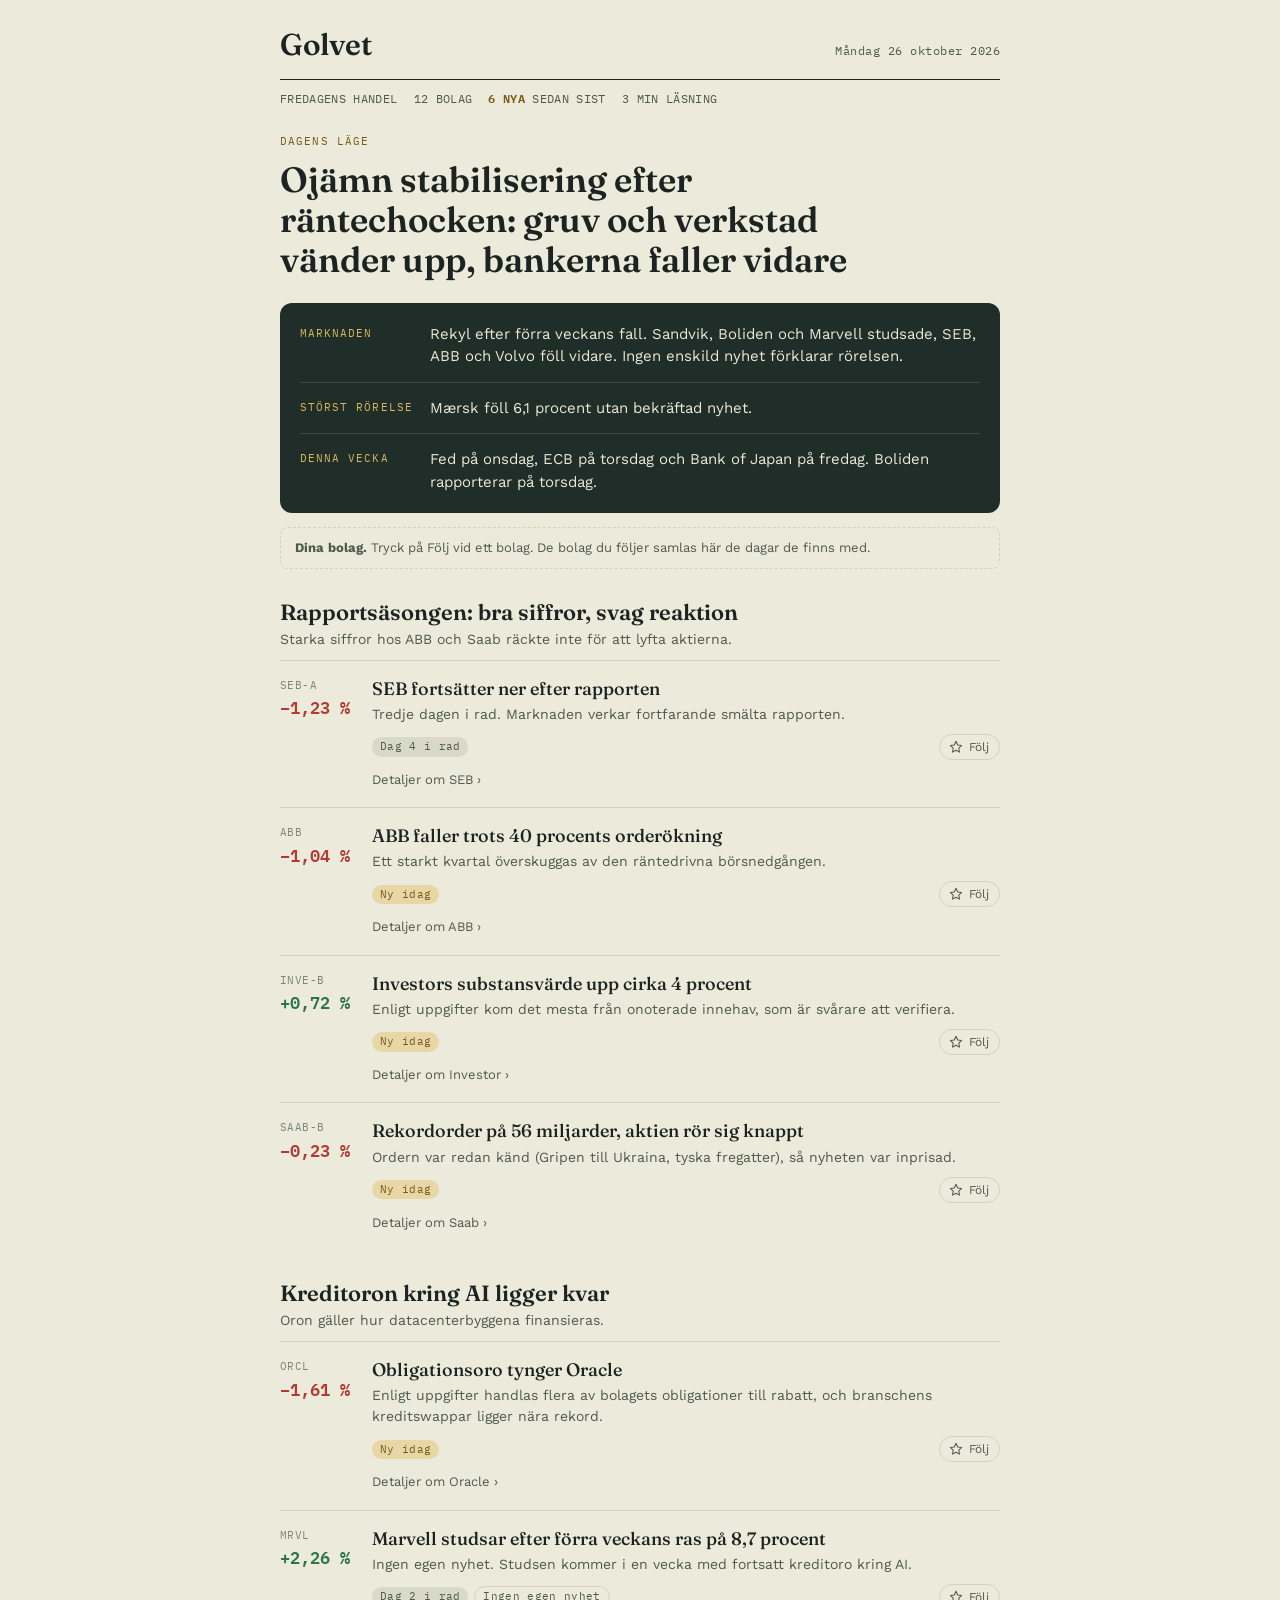
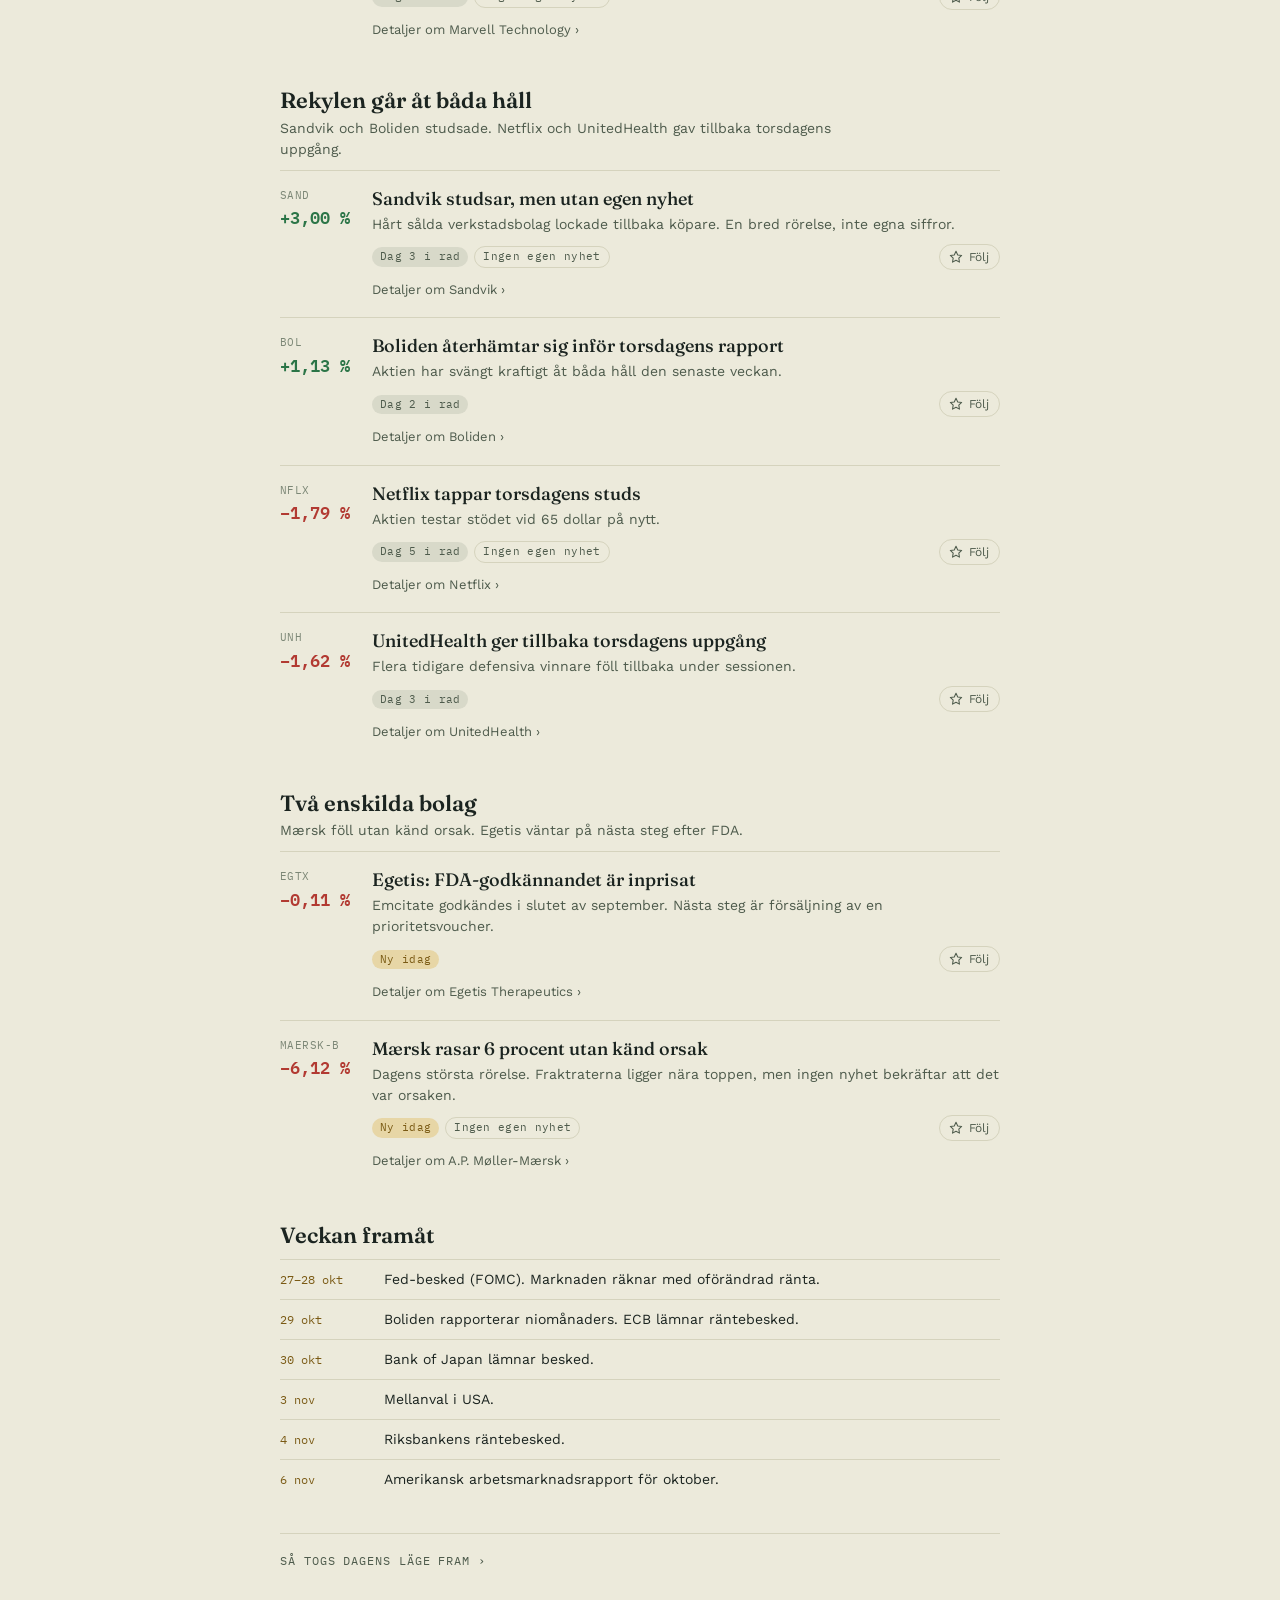
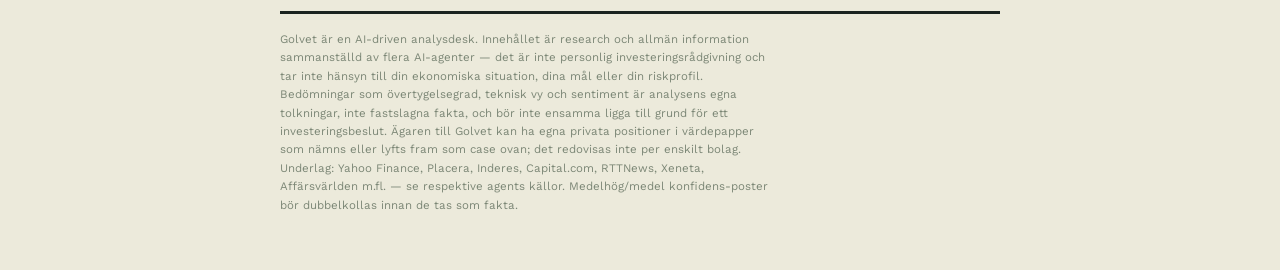
==== idag/index.html @ 0c2f1138 "Prototyp: ny layout pa /idag/ (visas separat, ror inte forstasidan)" ====
<!doctype html><html lang="sv"><head><meta charset="utf-8"><meta name="viewport" content="width=device-width,initial-scale=1"><meta name="robots" content="noindex"></head><body>
<title>Golvet Idag</title>
<link rel="preconnect" href="https://fonts.gstatic.com" crossorigin>
<link rel="stylesheet" href="https://fonts.googleapis.com/css2?family=Fraunces:opsz,wght@9..144,500;9..144,600&family=Work+Sans:wght@400;500;600&family=IBM+Plex+Mono:wght@400;500;600&display=swap">
<style>
:root{
  --paper:#ECEADB; --surface:#F6F4EA; --ink:#1B2420; --ink-soft:#4E5B4C; --ink-faint:#7C8776; --line:#D5D3BD;
  --desk:#1F2E28; --desk-ink:#ECE8D6; --desk-soft:#B7BFA9; --glance:#D9B65F;
  --brass:#7A5A14; --brass-soft:#E7D6A6; --up:#2B7547; --down:#B23A32;
  --f-display:'Fraunces', Georgia, serif; --f-body:'Work Sans', system-ui, sans-serif; --f-mono:'IBM Plex Mono', ui-monospace, monospace;
  color-scheme:light;
}
@media (prefers-color-scheme: dark){ :root:not([data-theme="light"]){
  --paper:#13160E; --surface:#1A1E14; --ink:#E7E4D2; --ink-soft:#AEB39C; --ink-faint:#6E7362; --line:#2B3024;
  --desk:#222E26; --desk-ink:#EFEBD8; --desk-soft:#9BA48D; --brass:#D9A53F; --brass-soft:#3B2E14; --up:#4CAF6E; --down:#E2645F; color-scheme:dark; } }
:root[data-theme="dark"]{
  --paper:#13160E; --surface:#1A1E14; --ink:#E7E4D2; --ink-soft:#AEB39C; --ink-faint:#6E7362; --line:#2B3024;
  --desk:#222E26; --desk-ink:#EFEBD8; --desk-soft:#9BA48D; --brass:#D9A53F; --brass-soft:#3B2E14; --up:#4CAF6E; --down:#E2645F; color-scheme:dark; }
*{box-sizing:border-box}
body{margin:0;background:var(--paper);color:var(--ink);font-family:var(--f-body);font-size:15px;line-height:1.5}
.page{max-width:760px;margin:0 auto;padding-inline:20px;padding-block:22px 56px}
h1,h2,h3,p,ul{margin:0}
ul{padding:0;list-style:none}
.mast{display:flex;justify-content:space-between;align-items:baseline;gap:12px;flex-wrap:wrap;padding-bottom:12px;border-bottom:1px solid var(--ink)}
.word{font-family:var(--f-display);font-weight:600;font-size:30px;letter-spacing:-.01em}
.date{font-family:var(--f-mono);font-size:12px;color:var(--ink-soft);letter-spacing:.04em}
.edition{display:flex;gap:16px;flex-wrap:wrap;padding-block:10px 0;font-family:var(--f-mono);font-size:11.5px;color:var(--ink-soft);letter-spacing:.03em;text-transform:uppercase}
.edition b{color:var(--brass);font-weight:600}
.lead{padding-block:26px 18px}
.eyebrow{font-family:var(--f-mono);font-size:11px;letter-spacing:.1em;text-transform:uppercase;color:var(--brass);margin-bottom:10px}
h1{font-family:var(--f-display);font-weight:600;font-size:clamp(25px,6.4vw,35px);line-height:1.15;text-wrap:balance}
.glance{background:var(--desk);color:var(--desk-ink);border-radius:12px;padding:6px 20px;margin-block:4px 0}
.g{display:grid;grid-template-columns:116px 1fr;gap:14px;padding-block:14px;border-top:1px solid rgba(236,232,214,.14)}
.g:first-child{border-top:none}
.gl{font-family:var(--f-mono);font-size:10.5px;letter-spacing:.1em;text-transform:uppercase;color:var(--glance);padding-top:3px}
.gt{font-size:15px;line-height:1.5}
.mine{margin-block:14px 0;padding:10px 14px;border:1px dashed var(--line);border-radius:8px;font-size:13px;color:var(--ink-soft)}
.mine .chips{display:flex;gap:8px;flex-wrap:wrap;margin-top:8px}
.chip{display:inline-flex;gap:8px;align-items:baseline;padding:4px 10px;border:1px solid var(--line);border-radius:999px;background:var(--surface);font-family:var(--f-mono);font-size:12px}
.chip .up{color:var(--up)}.chip .down{color:var(--down)}
.group{padding-block:30px 0}
h2{font-family:var(--f-display);font-weight:600;font-size:22px;line-height:1.2;text-wrap:balance}
.gsum{font-size:14px;color:var(--ink-soft);margin-top:4px;max-width:62ch}
.rows{margin-top:10px}
.row{display:grid;grid-template-columns:78px 1fr;gap:14px;padding-block:16px;border-top:1px solid var(--line)}
.num{display:flex;flex-direction:column;gap:2px}
.tick{font-family:var(--f-mono);font-size:11px;color:var(--ink-faint);letter-spacing:.04em}
.move{font-family:var(--f-mono);font-weight:600;font-size:17px;font-variant-numeric:tabular-nums;white-space:nowrap}
.move.up{color:var(--up)}.move.down{color:var(--down)}
h3{font-family:var(--f-display);font-weight:500;font-size:18px;line-height:1.28;text-wrap:balance}
.why{font-size:14px;color:var(--ink-soft);margin-top:4px}
.tags{display:flex;flex-wrap:wrap;gap:6px;align-items:center;margin-top:9px}
.tag{font-family:var(--f-mono);font-size:10.5px;letter-spacing:.03em;padding:2px 8px;border-radius:999px;background:color-mix(in srgb,var(--ink-soft) 12%,transparent);color:var(--ink-soft)}
.tag.new{background:var(--brass-soft);color:var(--brass)}
.tag.quiet{background:transparent;border:1px solid var(--line)}
.follow{margin-left:auto;display:inline-flex;gap:5px;align-items:center;background:none;border:1px solid var(--line);border-radius:999px;padding:3px 10px 3px 8px;font:inherit;font-size:12px;color:var(--ink-soft);cursor:pointer}
.follow svg{fill:none;stroke:currentColor}
.follow[aria-pressed="true"]{color:var(--brass);border-color:var(--brass)}
.follow[aria-pressed="true"] svg{fill:currentColor}
.follow:hover{border-color:var(--ink-faint)}
:focus-visible{outline:2px solid var(--brass);outline-offset:2px}
details{margin-top:8px}
summary{cursor:pointer;font-size:13px;color:var(--ink-soft);list-style:none;display:inline-block;padding-block:2px}
summary::-webkit-details-marker{display:none}
summary::after{content:" \203A";}
details[open] summary::after{content:" \2039";}
.det{margin-top:8px;padding:12px 14px;background:var(--surface);border-radius:8px;display:flex;flex-direction:column;gap:8px;font-size:13.5px}
.det b{color:var(--ink)}
.src{font-family:var(--f-mono);font-size:11px;color:var(--ink-faint)}
.week{padding-block:34px 0}
.cal{margin-top:10px}
.cal li{display:grid;grid-template-columns:92px 1fr;gap:12px;padding-block:9px;border-top:1px solid var(--line);font-size:14px}
.cd{font-family:var(--f-mono);font-size:12px;color:var(--brass);padding-top:2px}
.back{margin-top:34px;border-top:1px solid var(--line);padding-top:6px}
.back summary{font-family:var(--f-mono);font-size:11.5px;letter-spacing:.08em;text-transform:uppercase;padding-block:12px}
.lens{display:flex;flex-direction:column;gap:10px;margin-top:6px;font-size:13.5px;color:var(--ink-soft)}
.lens b{color:var(--ink);display:block;font-weight:600}
footer{margin-top:30px;padding-top:16px;border-top:3px solid var(--ink)}
footer p{font-size:11.5px;color:var(--ink-faint);line-height:1.6;max-width:70ch}
@media (max-width:480px){
  .g{grid-template-columns:1fr;gap:4px}
  .row{grid-template-columns:64px 1fr;gap:12px}
  .move{font-size:15px}
  h3{font-size:17px}
}
</style>
<div class="page">
<header><div class="mast"><span class="word">Golvet</span><span class="date">Måndag 26 oktober 2026</span></div><div class="edition"><span>Fredagens handel</span><span>12 bolag</span><span><b>6 nya</b> sedan sist</span><span>3 min läsning</span></div></header>
<section class="lead"><p class="eyebrow">Dagens läge</p><h1>Ojämn stabilisering efter räntechocken: gruv och verkstad vänder upp, bankerna faller vidare</h1></section>
<div class="glance"><div class="g"><span class="gl">Marknaden</span><span class="gt">Rekyl efter förra veckans fall. Sandvik, Boliden och Marvell studsade, SEB, ABB och Volvo föll vidare. Ingen enskild nyhet förklarar rörelsen.</span></div><div class="g"><span class="gl">Störst rörelse</span><span class="gt">Mærsk föll 6,1 procent utan bekräftad nyhet.</span></div><div class="g"><span class="gl">Denna vecka</span><span class="gt">Fed på onsdag, ECB på torsdag och Bank of Japan på fredag. Boliden rapporterar på torsdag.</span></div></div>
<div class="mine" id="mine"></div>
<section class="group"><h2>Rapportsäsongen: bra siffror, svag reaktion</h2><p class="gsum">Starka siffror hos ABB och Saab räckte inte för att lyfta aktierna.</p><ul class="rows"><li class="row" data-t="SEB-A" data-mv="−1,23 %" data-co="SEB"><div class="num"><span class="tick">SEB-A</span><span class="move down">−1,23 %</span></div><div class="body"><h3>SEB fortsätter ner efter rapporten</h3><p class="why">Tredje dagen i rad. Marknaden verkar fortfarande smälta rapporten.</p><div class="tags"><span class="tag">Dag 4 i rad</span><button class="follow" type="button" aria-pressed="false" aria-label="Följ SEB"><svg viewBox="0 0 24 24" width="16" height="16" aria-hidden="true"><path d="M12 3.5l2.6 5.4 5.9.8-4.3 4.1 1 5.9L12 16.9l-5.2 2.8 1-5.9-4.3-4.1 5.9-.8z" stroke-width="1.6" stroke-linejoin="round"/></svg><span>Följ</span></button></div><details><summary>Detaljer om SEB</summary><div class="det"><p>SEB föll ytterligare 1,23 procent till 201,10 kronor (dagsintervall 200,70–204,80 kronor, volym 6 109 999 aktier), tredje handelsdagen i rad med nedgång efter bankens kvartalsrapport förra veckan. Att fallet fortsätter flera dagar efter rapporten, snarare än att stanna på rapportdagen, tyder på att marknaden fortfarande smälter detaljer i resultatet eller ledningens kommentarer.</p><p><b>Risk.</b> Utan bekräftade analytikerkommentarer går det inte att avgöra om den fortsatta nedgången beror på kvardröjande oro kring kreditförluster eller enbart på den bredare bankoron som präglat flera veckor.</p><p><b>Sentiment.</b> Nedgången har nu pågått i flera dagar efter rapporten. Ett fall som sträcker sig över flera handelsdagar efter en rapport skiljer sig från bankens tidigare mönster av en kraftig men kort reaktion på själva rapportdagen.</p><p><b>Teknisk bild.</b> Ingen tillförlitlig avläsning hittad. —</p><p class="src">Påverkan: Negativ. Källa: Yahoo Finance (23/10).</p></div></details></div></li><li class="row" data-t="ABB" data-mv="−1,04 %" data-co="ABB"><div class="num"><span class="tick">ABB</span><span class="move down">−1,04 %</span></div><div class="body"><h3>ABB faller trots 40 procents orderökning</h3><p class="why">Ett starkt kvartal överskuggas av den räntedrivna börsnedgången.</p><div class="tags"><span class="tag new">Ny idag</span><button class="follow" type="button" aria-pressed="false" aria-label="Följ ABB"><svg viewBox="0 0 24 24" width="16" height="16" aria-hidden="true"><path d="M12 3.5l2.6 5.4 5.9.8-4.3 4.1 1 5.9L12 16.9l-5.2 2.8 1-5.9-4.3-4.1 5.9-.8z" stroke-width="1.6" stroke-linejoin="round"/></svg><span>Följ</span></button></div><details><summary>Detaljer om ABB</summary><div class="det"><p>ABB föll 1,04 procent till 817,00 kronor (dagsintervall 811,80–837,80 kronor, volym 833 475 aktier), trots att bolaget tidigare i veckan redovisade ett starkt tredje kvartal med 40 procents orderökning till 12,1 miljarder dollar och 14 procents intäktstillväxt, driven av efterfrågan från datacenter och elektrifiering. Aktien har fortsatt att falla efter rapporten i takt med den bredare räntedrivna börsnedgången.</p><p><b>Risk.</b> Att aktien faller trots starka siffror tyder på att den breda ränteoron för tillfället väger tyngre än bolagets egna resultat — om det mönstret håller i sig kan även välskötta bolag fortsätta tyngas oavsett rapportutfall.</p><p><b>Sentiment.</b> Starka siffror överskuggas av bredare ränteoro. Orderingången steg 40 procent och det operativa EBITA-resultatet uppgick till 2 026 miljoner dollar med en marginal på 20,8 procent, men aktien har ändå fallit sedan rapporten.</p><p><b>Teknisk bild.</b> Ingen tillförlitlig avläsning hittad. —</p><p class="src">Påverkan: Blandad. Källa: Yahoo Finance (23/10), ABB (Q3-rapport, 20/10).</p></div></details></div></li><li class="row" data-t="INVE-B" data-mv="+0,72 %" data-co="Investor"><div class="num"><span class="tick">INVE-B</span><span class="move up">+0,72 %</span></div><div class="body"><h3>Investors substansvärde upp cirka 4 procent</h3><p class="why">Enligt uppgifter kom det mesta från onoterade innehav, som är svårare att verifiera.</p><div class="tags"><span class="tag new">Ny idag</span><button class="follow" type="button" aria-pressed="false" aria-label="Följ Investor"><svg viewBox="0 0 24 24" width="16" height="16" aria-hidden="true"><path d="M12 3.5l2.6 5.4 5.9.8-4.3 4.1 1 5.9L12 16.9l-5.2 2.8 1-5.9-4.3-4.1 5.9-.8z" stroke-width="1.6" stroke-linejoin="round"/></svg><span>Följ</span></button></div><details><summary>Detaljer om Investor</summary><div class="det"><p>Investor B steg 0,72 procent till 412,00 kronor (dagsintervall 407,55–412,00 kronor, volym 2 566 866 aktier) sedan bolaget enligt uppgifter redovisat ett substansvärde som stigit cirka 4 procent under tredje kvartalet till runt 411 kronor per aktie. Merparten av ökningen, uppskattningsvis omkring 34 miljarder kronor, kom från de onoterade innehaven i Patricia Industries snarare än från de börsnoterade bolagen, som enligt samma uppgifter bara gav en avkastning på runt 1 procent.</p><p><b>Risk.</b> En substansvärdestillväxt driven nästan uteslutande av onoterade innehav är svårare för marknaden att oberoende verifiera än resultat från börsnoterade bolag, vilket kan göra värderingen mer känslig om Patricia Industries senare behöver skrivas ned.</p><p><b>Sentiment.</b> Modest kursreaktion trots stark substansvärdestillväxt. En uppgång på bara 0,72 procent efter en rapporterad substansvärdesökning på 4 procent tyder på att marknaden redan väntat sig styrka i de onoterade innehaven.</p><p><b>Teknisk bild.</b> Ingen tillförlitlig avläsning hittad. —</p><p class="src">Påverkan: Positiv. Källa: Yahoo Finance (23/10), Investor AB (delårsredogörelse, 16/10).</p></div></details></div></li><li class="row" data-t="SAAB-B" data-mv="−0,23 %" data-co="Saab"><div class="num"><span class="tick">SAAB-B</span><span class="move down">−0,23 %</span></div><div class="body"><h3>Rekordorder på 56 miljarder, aktien rör sig knappt</h3><p class="why">Ordern var redan känd (Gripen till Ukraina, tyska fregatter), så nyheten var inprisad.</p><div class="tags"><span class="tag new">Ny idag</span><button class="follow" type="button" aria-pressed="false" aria-label="Följ Saab"><svg viewBox="0 0 24 24" width="16" height="16" aria-hidden="true"><path d="M12 3.5l2.6 5.4 5.9.8-4.3 4.1 1 5.9L12 16.9l-5.2 2.8 1-5.9-4.3-4.1 5.9-.8z" stroke-width="1.6" stroke-linejoin="round"/></svg><span>Följ</span></button></div><details><summary>Detaljer om Saab</summary><div class="det"><p>Saab föll marginellt, 0,23 procent till 646,50 kronor (dagsintervall 624,00–652,80 kronor, volym 1 977 286 aktier), trots att bolaget i sin niomånadersrapport på fredagen enligt analytikerförväntningar redovisade en exceptionellt hög orderingång på omkring 56 miljarder kronor, driven av redan kända Gripen-order till Ukraina och tyska fregattbeställningar.</p><p><b>Risk.</b> Att aktien knappt rörde sig trots en stark rapport tyder på att mycket av nyheten redan var inprisad efter sommarens offentliggjorda kontrakt — fokus ligger nu i stället på leveranstakt och kassaflöde under ett säsongsmässigt svagare kvartal, enligt analytiker inför rapporten.</p><p><b>Sentiment.</b> Rekordorder redan inprisad, fokus skiftar till leverans. Analytiker hade inför rapporten lyft fram leveranstakt och kassaflöde som viktigare än orderingången, eftersom de stora systemordrarna redan var kända.</p><p><b>Teknisk bild.</b> Ingen tillförlitlig avläsning hittad. —</p><p class="src">Påverkan: Blandad. Källa: Yahoo Finance (23/10), Inderes (förhandskommentar, 19/10).</p></div></details></div></li></ul></section><section class="group"><h2>Kreditoron kring AI ligger kvar</h2><p class="gsum">Oron gäller hur datacenterbyggena finansieras.</p><ul class="rows"><li class="row" data-t="ORCL" data-mv="−1,61 %" data-co="Oracle"><div class="num"><span class="tick">ORCL</span><span class="move down">−1,61 %</span></div><div class="body"><h3>Obligationsoro tynger Oracle</h3><p class="why">Enligt uppgifter handlas flera av bolagets obligationer till rabatt, och branschens kreditswappar ligger nära rekord.</p><div class="tags"><span class="tag new">Ny idag</span><button class="follow" type="button" aria-pressed="false" aria-label="Följ Oracle"><svg viewBox="0 0 24 24" width="16" height="16" aria-hidden="true"><path d="M12 3.5l2.6 5.4 5.9.8-4.3 4.1 1 5.9L12 16.9l-5.2 2.8 1-5.9-4.3-4.1 5.9-.8z" stroke-width="1.6" stroke-linejoin="round"/></svg><span>Följ</span></button></div><details><summary>Detaljer om Oracle</summary><div class="det"><p>Oracle föll 1,61 procent till 126,16 dollar (dagsintervall 124,40–128,33 dollar, volym 19 159 076 aktier), i en fortsatt svag session för bolag kopplade till AI-infrastrukturens finansiering. Flera av Oracles längre obligationer har enligt uppgifter handlats till rabatt de senaste veckorna, och kreditswappar för branschen ligger kvar nära rekordnivåer.</p><p><b>Risk.</b> Till skillnad från mer skuldtyngda AI-infrastrukturbolag har Oracle fortfarande tillgång till kapital med investment-grade-villkor, men om obligationsmarknadens oro fortsätter att fördjupas kan det ändå på sikt påverka bolagets finansieringskostnader för sin datacenterexpansion.</p><p><b>Sentiment.</b> Smittad av bredare AI-kreditoro trots investment-grade-status. Kreditswappar för AI-infrastrukturbolag har stigit mer än 50 procent de senaste sex månaderna enligt Barclays, och Oracles obligationer har följt med nedåt trots bolagets starka mjukvaruaffär.</p><p><b>Teknisk bild.</b> Ingen tillförlitlig, färsk avläsning hittad. —</p><p class="src">Påverkan: Negativ. Källa: Yahoo Finance (23/10), businessday.co.za (15/10), letsdatascience.com (18/10).</p></div></details></div></li><li class="row" data-t="MRVL" data-mv="+2,26 %" data-co="Marvell Technology"><div class="num"><span class="tick">MRVL</span><span class="move up">+2,26 %</span></div><div class="body"><h3>Marvell studsar efter förra veckans ras på 8,7 procent</h3><p class="why">Ingen egen nyhet. Studsen kommer i en vecka med fortsatt kreditoro kring AI.</p><div class="tags"><span class="tag">Dag 2 i rad</span><span class="tag quiet">Ingen egen nyhet</span><button class="follow" type="button" aria-pressed="false" aria-label="Följ Marvell Technology"><svg viewBox="0 0 24 24" width="16" height="16" aria-hidden="true"><path d="M12 3.5l2.6 5.4 5.9.8-4.3 4.1 1 5.9L12 16.9l-5.2 2.8 1-5.9-4.3-4.1 5.9-.8z" stroke-width="1.6" stroke-linejoin="round"/></svg><span>Följ</span></button></div><details><summary>Detaljer om Marvell Technology</summary><div class="det"><p>Marvell Technology steg 2,26 procent till 228,51 dollar (dagsintervall 221,38–231,62 dollar, volym 13 039 757 aktier) och återhämtade därmed en del av förra veckans kraftiga ras på 8,70 procent, utan någon ny bolagsspecifik nyhet. Uppgången kommer i en vecka då kreditoron kring AI-datacenterbyggande fortsatt ligger nära rekordnivåer för branschen i stort.</p><p><b>Risk.</b> En studs efter ett kraftigt ras kan vara en ren teknisk rekyl snarare än ett tecken på att den underliggande kreditoron för branschen har lösts — båda tolkningarna är möjliga utifrån dagens underlag.</p><p><b>Sentiment.</b> Återhämtar en del av förra veckans ras. Ingen ny bolagsspecifik nyhet hittades; uppgången kan spegla att förra veckans fall uppfattades som en överreaktion av vissa köpare.</p><p><b>Teknisk bild.</b> Ingen tillförlitlig avläsning hittad. —</p><p class="src">Påverkan: Positiv. Källa: Yahoo Finance (23/10).</p></div></details></div></li></ul></section><section class="group"><h2>Rekylen går åt båda håll</h2><p class="gsum">Sandvik och Boliden studsade. Netflix och UnitedHealth gav tillbaka torsdagens uppgång.</p><ul class="rows"><li class="row" data-t="SAND" data-mv="+3,00 %" data-co="Sandvik"><div class="num"><span class="tick">SAND</span><span class="move up">+3,00 %</span></div><div class="body"><h3>Sandvik studsar, men utan egen nyhet</h3><p class="why">Hårt sålda verkstadsbolag lockade tillbaka köpare. En bred rörelse, inte egna siffror.</p><div class="tags"><span class="tag">Dag 3 i rad</span><span class="tag quiet">Ingen egen nyhet</span><button class="follow" type="button" aria-pressed="false" aria-label="Följ Sandvik"><svg viewBox="0 0 24 24" width="16" height="16" aria-hidden="true"><path d="M12 3.5l2.6 5.4 5.9.8-4.3 4.1 1 5.9L12 16.9l-5.2 2.8 1-5.9-4.3-4.1 5.9-.8z" stroke-width="1.6" stroke-linejoin="round"/></svg><span>Följ</span></button></div><details><summary>Detaljer om Sandvik</summary><div class="det"><p>Sandvik steg 3,00 procent till 346,60 kronor (dagsintervall 339,50–348,00 kronor, volym 2 407 301 aktier) och återtog därmed en del av förra veckans kraftiga ras, i en session där flera tidigare hårt sålda verkstadsbolag lockade tillbaka köpare. Ingen ny bolagsspecifik nyhet hittades för fredagen, vilket tyder på att uppgången var en bred marknadsrörelse snarare än en reaktion på egna siffror.</p><p><b>Risk.</b> En studs utan egen nyhet kan vara en tillfällig överreaktion som vänder tillbaka om räntedrivet säljtryck återkommer denna centralbanksvecka, snarare än en bekräftad vändning i den underliggande efterfrågan.</p><p><b>Sentiment.</b> Köpare söker överreaktioner att köpa tillbaka. Flera tidigare hårt sålda verkstadsbolag lockade tillbaka köpare på fredagen utan någon gemensam, bekräftad utlösande nyhet.</p><p><b>Teknisk bild.</b> Studsar efter att ha testat nivåer kring 332–336 kronor. Uppgången ger en första indikation på att förra veckans nedgång var en överreaktion, men behöver bekräftas av fler dagars handel.</p><p class="src">Påverkan: Positiv. Källa: Yahoo Finance (23/10).</p></div></details></div></li><li class="row" data-t="BOL" data-mv="+1,13 %" data-co="Boliden"><div class="num"><span class="tick">BOL</span><span class="move up">+1,13 %</span></div><div class="body"><h3>Boliden återhämtar sig inför torsdagens rapport</h3><p class="why">Aktien har svängt kraftigt åt båda håll den senaste veckan.</p><div class="tags"><span class="tag">Dag 2 i rad</span><button class="follow" type="button" aria-pressed="false" aria-label="Följ Boliden"><svg viewBox="0 0 24 24" width="16" height="16" aria-hidden="true"><path d="M12 3.5l2.6 5.4 5.9.8-4.3 4.1 1 5.9L12 16.9l-5.2 2.8 1-5.9-4.3-4.1 5.9-.8z" stroke-width="1.6" stroke-linejoin="round"/></svg><span>Följ</span></button></div><details><summary>Detaljer om Boliden</summary><div class="det"><p>Boliden steg 1,13 procent till 483,20 kronor (dagsintervall 476,20–487,20 kronor, volym 1 369 868 aktier) och återhämtade därmed en del av förra veckans kraftiga nedgång, inför bolagets niomånadersrapport som väntas presenteras torsdagen den 29 oktober.</p><p><b>Risk.</b> Aktien har svängt kraftigt i båda riktningarna den senaste veckan utan tydlig bolagsspecifik nyhet, vilket ökar risken för en besvikande kursreaktion om torsdagens rapport inte bekräftar den förbättrade stämningen.</p><p><b>Sentiment.</b> Stämningen förbättras inför torsdagens rapport. Ingen ny bolagsspecifik nyhet hittades för fredagen; uppgången följer den bredare rekylen i tidigare hårt sålda råvarubolag.</p><p><b>Teknisk bild.</b> Ingen tillförlitlig avläsning hittad. —</p><p class="src">Påverkan: Positiv. Källa: Yahoo Finance (23/10), Boliden (rapportinbjudan, 9/10).</p></div></details></div></li><li class="row" data-t="NFLX" data-mv="−1,79 %" data-co="Netflix"><div class="num"><span class="tick">NFLX</span><span class="move down">−1,79 %</span></div><div class="body"><h3>Netflix tappar torsdagens studs</h3><p class="why">Aktien testar stödet vid 65 dollar på nytt.</p><div class="tags"><span class="tag">Dag 5 i rad</span><span class="tag quiet">Ingen egen nyhet</span><button class="follow" type="button" aria-pressed="false" aria-label="Följ Netflix"><svg viewBox="0 0 24 24" width="16" height="16" aria-hidden="true"><path d="M12 3.5l2.6 5.4 5.9.8-4.3 4.1 1 5.9L12 16.9l-5.2 2.8 1-5.9-4.3-4.1 5.9-.8z" stroke-width="1.6" stroke-linejoin="round"/></svg><span>Följ</span></button></div><details><summary>Detaljer om Netflix</summary><div class="det"><p>Netflix föll 1,79 procent till 65,85 dollar (dagsintervall 65,78–67,82 dollar, volym 37 861 543 aktier) och gav därmed tillbaka en del av torsdagens kraftiga studs från det bevakade stödet vid 65 dollar. Ingen ny bolagsspecifik nyhet hittades för fredagen.</p><p><b>Risk.</b> Att hela torsdagens uppgång ätas upp redan nästa handelsdag väcker frågan om stödet vid 65 dollar verkligen håller, eller om det bara var en tillfällig paus i en fortsatt nedgång driven av oro för fjärde kvartalets marginalprognos.</p><p><b>Sentiment.</b> Torsdagens studs delvis uppäten redan på fredagen. Ingen ny negativ nyhet hittades; rörelsen kan spegla vinsthemtagning efter torsdagens kraftiga uppgång snarare än en ny oro.</p><p><b>Teknisk bild.</b> Testar det bevakade stödet vid 65 dollar på nytt. Fredagens fall förde aktien tillbaka mot samma stödzon (64–66 dollar) som höll i torsdags — ett nytt test av samma kritiska nivå.</p><p class="src">Påverkan: Blandad. Källa: Yahoo Finance (23/10).</p></div></details></div></li><li class="row" data-t="UNH" data-mv="−1,62 %" data-co="UnitedHealth"><div class="num"><span class="tick">UNH</span><span class="move down">−1,62 %</span></div><div class="body"><h3>UnitedHealth ger tillbaka torsdagens uppgång</h3><p class="why">Flera tidigare defensiva vinnare föll tillbaka under sessionen.</p><div class="tags"><span class="tag">Dag 3 i rad</span><button class="follow" type="button" aria-pressed="false" aria-label="Följ UnitedHealth"><svg viewBox="0 0 24 24" width="16" height="16" aria-hidden="true"><path d="M12 3.5l2.6 5.4 5.9.8-4.3 4.1 1 5.9L12 16.9l-5.2 2.8 1-5.9-4.3-4.1 5.9-.8z" stroke-width="1.6" stroke-linejoin="round"/></svg><span>Följ</span></button></div><details><summary>Detaljer om UnitedHealth</summary><div class="det"><p>UnitedHealth föll 1,62 procent till 418,09 dollar (dagsintervall 416,37–425,25 dollar, volym 3 887 329 aktier) och gav därmed tillbaka torsdagens uppgång, i en session där flera tidigare defensiva vinnare istället föll tillbaka.</p><p><b>Risk.</b> Att den defensiva styrkan som synts sedan det starka kvartalsresultatet den 13 oktober nu vänder kan spegla att riskaptiten delvis återvänder till marknaden, vilket skulle minska bolagets relativa attraktivitet som skydd mot nedgångar.</p><p><b>Sentiment.</b> Defensiv styrka pausar efter flera dagars uppgång. Ingen ny negativ nyhet hittades; nedgången kan spegla en naturlig paus efter den gradvisa återhämtningen sedan rapporten den 13 oktober.</p><p><b>Teknisk bild.</b> Ingen tillförlitlig, färsk avläsning hittad. —</p><p class="src">Påverkan: Blandad. Källa: Yahoo Finance (23/10).</p></div></details></div></li></ul></section><section class="group"><h2>Två enskilda bolag</h2><p class="gsum">Mærsk föll utan känd orsak. Egetis väntar på nästa steg efter FDA.</p><ul class="rows"><li class="row" data-t="EGTX" data-mv="−0,11 %" data-co="Egetis Therapeutics"><div class="num"><span class="tick">EGTX</span><span class="move down">−0,11 %</span></div><div class="body"><h3>Egetis: FDA-godkännandet är inprisat</h3><p class="why">Emcitate godkändes i slutet av september. Nästa steg är försäljning av en prioritetsvoucher.</p><div class="tags"><span class="tag new">Ny idag</span><button class="follow" type="button" aria-pressed="false" aria-label="Följ Egetis Therapeutics"><svg viewBox="0 0 24 24" width="16" height="16" aria-hidden="true"><path d="M12 3.5l2.6 5.4 5.9.8-4.3 4.1 1 5.9L12 16.9l-5.2 2.8 1-5.9-4.3-4.1 5.9-.8z" stroke-width="1.6" stroke-linejoin="round"/></svg><span>Följ</span></button></div><details><summary>Detaljer om Egetis Therapeutics</summary><div class="det"><p>Egetis Therapeutics handlades i princip oförändrat, -0,11 procent till 9,06 kronor (dagsintervall 8,96–9,22 kronor, volym 1 510 430 aktier), efter att den amerikanska läkemedelsmyndigheten FDA i slutet av september godkänt bolagets läkemedel Emcitate mot den sällsynta sjukdomen MCT8-brist — det första godkända behandlingsalternativet för sjukdomen i USA.</p><p><b>Risk.</b> Aktien steg kraftigt och nådde en 52-veckorshögsta direkt efter godkännandet i slutet av september, men har sedan handlats sidledes — en signal om att marknaden nu väntar på konkreta kommersiella besked, som försäljningen av den prioritetsvoucher godkännandet gav bolaget, innan den omvärderar aktien ytterligare.</p><p><b>Sentiment.</b> Godkännandet redan inprisat, väntar på voucherförsäljning. Aktien steg omkring 13 procent och nådde en 52-veckorshögsta direkt efter FDA-godkännandet i slutet av september; sedan har kursen varit stillastående.</p><p><b>Teknisk bild.</b> Ingen tillförlitlig avläsning hittad. —</p><p class="src">Påverkan: Positiv. Källa: Yahoo Finance (23/10), RTTNews (29/9), mfn.se (Egetis, 31/7).</p></div></details></div></li><li class="row" data-t="MAERSK-B" data-mv="−6,12 %" data-co="A.P. Møller-Mærsk"><div class="num"><span class="tick">MAERSK-B</span><span class="move down">−6,12 %</span></div><div class="body"><h3>Mærsk rasar 6 procent utan känd orsak</h3><p class="why">Dagens största rörelse. Fraktraterna ligger nära toppen, men ingen nyhet bekräftar att det var orsaken.</p><div class="tags"><span class="tag new">Ny idag</span><span class="tag quiet">Ingen egen nyhet</span><button class="follow" type="button" aria-pressed="false" aria-label="Följ A.P. Møller-Mærsk"><svg viewBox="0 0 24 24" width="16" height="16" aria-hidden="true"><path d="M12 3.5l2.6 5.4 5.9.8-4.3 4.1 1 5.9L12 16.9l-5.2 2.8 1-5.9-4.3-4.1 5.9-.8z" stroke-width="1.6" stroke-linejoin="round"/></svg><span>Följ</span></button></div><details><summary>Detaljer om A.P. Møller-Mærsk</summary><div class="det"><p>A.P. Møller-Mærsk föll kraftigt, 6,12 procent till 22 870 danska kronor (dagsintervall 22 400–22 920 danska kronor, volym 10 854 aktier), dagens klart största rörelse bland bevakade bolag. Ingen bolagsspecifik nyhet hittades som förklarar fallet, men det kommer i en vecka då containerfraktraterna enligt branschanalytiker ligger nära sin topp efter höstens oro kring Hormuzsundet och väntas falla tillbaka de kommande månaderna.</p><p><b>Risk.</b> Ett fall av den här storleken utan bekräftad nyhet är ovanligt och kan antingen vara en tidig reaktion på väntade, normaliserande fraktrater, eller dölja en specifik händelse som ännu inte nått publika källor.</p><p><b>Sentiment.</b> Kraftig nedgång utan egen bekräftad nyhet. Ingen analytikerkommentar eller bolagsnyhet specifik för Mærsk hittades för fredagen; nedgången kan spegla att marknaden redan börjar prisa in fallande fraktrater.</p><p><b>Teknisk bild.</b> Bröt ner genom sin senaste handelsrange. Fredagens fall förde aktien klart under veckans tidigare handelsintervall, ett svagt tekniskt tecken som ännu inte bekräftats av fler dagars handel.</p><p class="src">Påverkan: Negativ. Källa: Yahoo Finance (23/10), Xeneta (hellenicshippingnews.com, 1/10).</p></div></details></div></li></ul></section>
<section class="week"><h2>Veckan framåt</h2><ul class="cal"><li><span class="cd">27–28 okt</span><span>Fed-besked (FOMC). Marknaden räknar med oförändrad ränta.</span></li><li><span class="cd">29 okt</span><span>Boliden rapporterar niomånaders. ECB lämnar räntebesked.</span></li><li><span class="cd">30 okt</span><span>Bank of Japan lämnar besked.</span></li><li><span class="cd">3 nov</span><span>Mellanval i USA.</span></li><li><span class="cd">4 nov</span><span>Riksbankens räntebesked.</span></li><li><span class="cd">6 nov</span><span>Amerikansk arbetsmarknadsrapport för oktober.</span></li></ul></section>
<details class="back"><summary>Så togs dagens läge fram</summary><ul class="lens"><li><b>Geopolitik &amp; handel</b> Amerikanska tullintäkter nådde i oktober ett nytt månadsrekord på 31,4 miljarder dollar, samtidigt som domstolar fortsätter pröva giltigheten i flera av tullarna som infördes med stöd av undantagslagstiftning — ett utfall som kan forma handelsklimatet långt in i nästa år.</li><li><b>Makro &amp; räntor</b> Tre centralbanker lämnar räntebesked inom loppet av fyra dagar — Fed på onsdag, ECB på torsdag och Bank of Japan på fredag — där marknaden enligt de senaste prognoserna väntar sig att Fed håller räntan oförändrad.</li><li><b>Sektorrotation</b> Fredagens handel blev en ojämn rekyl efter förra veckans breda nedgång: tidigare hårt sålda cykliska bolag som Sandvik och Boliden återhämtade sig, medan banker och viss verkstad fortsatte falla och förra veckans två defensiva vinnare vände ner.</li><li><b>Teknik &amp; innovation</b> Kreditoron kring AI-bolagens datacenterbyggande ligger kvar nära rekordnivåer — Oracles obligationer har handlats med rabatt och kreditswapparna för branschen är fortsatt kraftigt förhöjda, vilket pressade Oracle-aktien ytterligare på fredagen.</li><li><b>Norden &amp; small-cap</b> Investor AB:s substansvärde steg enligt uppgifter cirka 4 procent i tredje kvartalet, mest tack vare de onoterade innehaven i Patricia Industries, och Saab redovisade en exceptionellt hög orderingång i sin niomånadersrapport på fredagen utan att aktien rörde sig nämnvärt.</li><li><b>Råvaror &amp; energi</b> Containerfraktraterna ligger enligt Xeneta på sin topp efter höstens Hormuz-oro och väntas falla tillbaka med runt en tredjedel de kommande tre månaderna — ett tema som redan pressade rederijätten A.P. Møller-Mærsk kraftigt på fredagen.</li></ul><p class="gsum">Inget nytt idag: Reglering &amp; politik, Demografi &amp; struktur.</p></details>
<footer><p>Golvet är en AI-driven analysdesk. Innehållet är research och allmän information sammanställd av flera AI-agenter — det är inte personlig investeringsrådgivning och tar inte hänsyn till din ekonomiska situation, dina mål eller din riskprofil. Bedömningar som övertygelsegrad, teknisk vy och sentiment är analysens egna tolkningar, inte fastslagna fakta, och bör inte ensamma ligga till grund för ett investeringsbeslut. Ägaren till Golvet kan ha egna privata positioner i värdepapper som nämns eller lyfts fram som case ovan; det redovisas inte per enskilt bolag. Underlag: Yahoo Finance, Placera, Inderes, Capital.com, RTTNews, Xeneta, Affärsvärlden m.fl. — se respektive agents källor. Medelhög/medel konfidens-poster bör dubbelkollas innan de tas som fakta.</p></footer>
</div>
<script>
(function(){
  var KEY='golvet_follow';
  function load(){ try{ return JSON.parse(localStorage.getItem(KEY)||'[]'); }catch(e){ return []; } }
  function save(a){ try{ localStorage.setItem(KEY, JSON.stringify(a)); }catch(e){} }
  var rows=[].slice.call(document.querySelectorAll('.row'));
  var mine=document.getElementById('mine');
  function render(){
    var f=load();
    rows.forEach(function(r){
      var on=f.indexOf(r.getAttribute('data-t'))>-1;
      var b=r.querySelector('.follow');
      b.setAttribute('aria-pressed', on?'true':'false');
      b.querySelector('span').textContent=on?'Följer':'Följ';
    });
    var hits=rows.filter(function(r){ return f.indexOf(r.getAttribute('data-t'))>-1; });
    if(!hits.length){
      mine.innerHTML='<b>Dina bolag.</b> Tryck på Följ vid ett bolag. De bolag du följer samlas här de dagar de finns med.';
    } else {
      var h='<b>Dina bolag idag.</b><div class="chips">';
      hits.forEach(function(r){
        var m=r.getAttribute('data-mv'); var cls=m.charAt(0)==='+'?'up':'down';
        h+='<span class="chip">'+r.getAttribute('data-co')+' <span class="'+cls+'">'+m+'</span></span>';
      });
      mine.innerHTML=h+'</div>';
    }
  }
  rows.forEach(function(r){
    r.querySelector('.follow').addEventListener('click', function(){
      var f=load(), t=r.getAttribute('data-t'), i=f.indexOf(t);
      if(i>-1) f.splice(i,1); else f.push(t);
      save(f); render();
    });
  });
  render();
})();
</script>
</body></html>
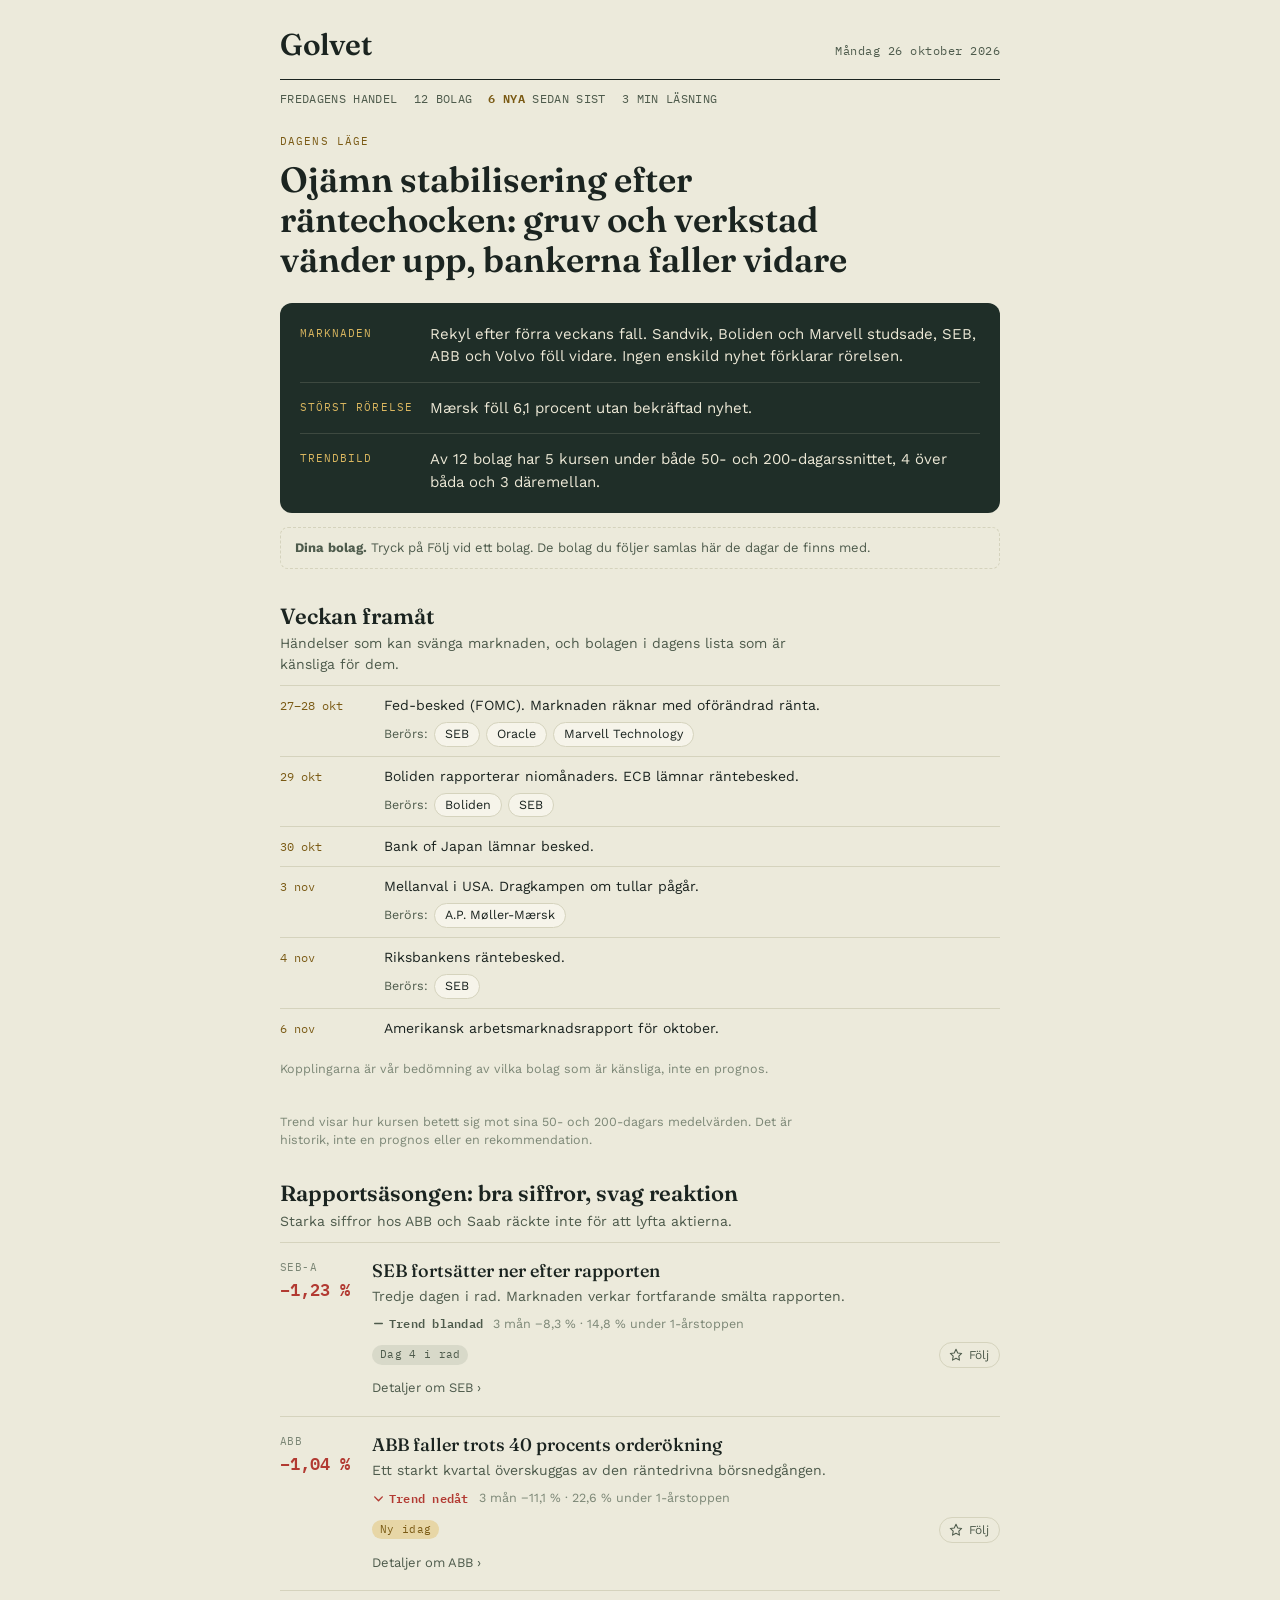
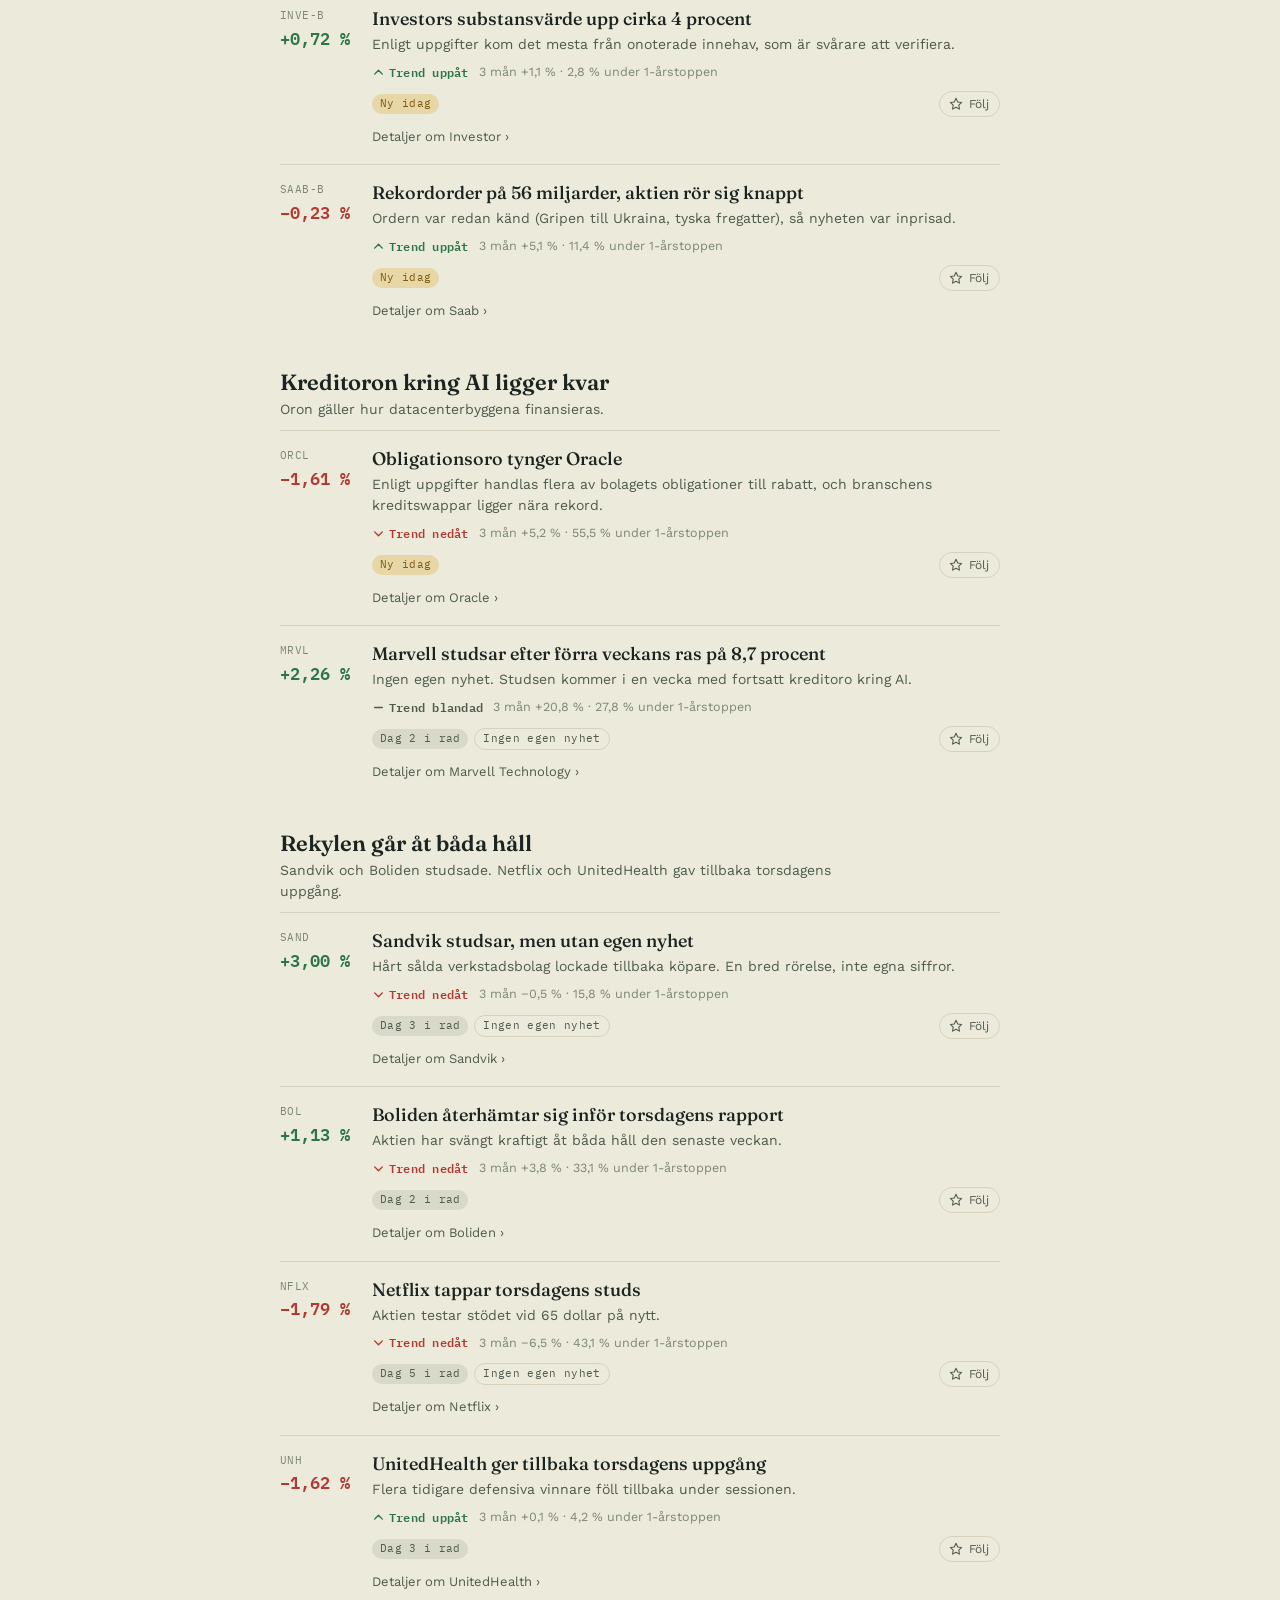
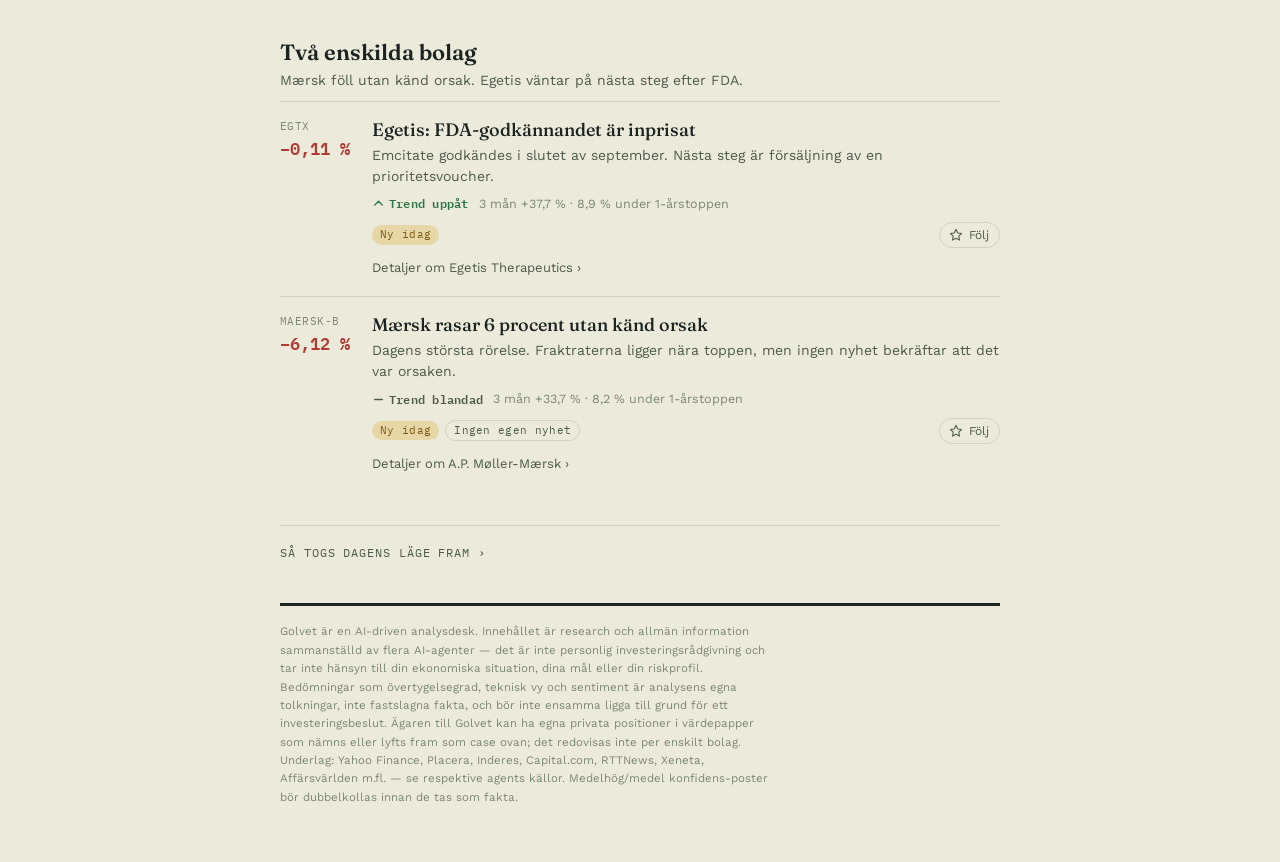
==== commit 5f463785: "Prototyp /idag/: Veckan framat hogre upp med beroerda bolag, trend per aktie" ====
--- a/idag/index.html
+++ b/idag/index.html
@@ -77,6 +77,16 @@
 .lens b{color:var(--ink);display:block;font-weight:600}
 footer{margin-top:30px;padding-top:16px;border-top:3px solid var(--ink)}
 footer p{font-size:11.5px;color:var(--ink-faint);line-height:1.6;max-width:70ch}
+.trend{display:flex;flex-wrap:wrap;gap:3px 10px;align-items:center;margin-top:8px}
+.tl{display:inline-flex;gap:4px;align-items:center;font-family:var(--f-mono);font-size:11.5px;font-weight:600;letter-spacing:.02em}
+.tl svg{fill:none;stroke:currentColor;stroke-width:2.6;stroke-linecap:round;stroke-linejoin:round}
+.tl.up{color:var(--up)}.tl.down{color:var(--down)}.tl.mid{color:var(--ink-soft)}
+.tm{font-size:12.5px;color:var(--ink-faint)}
+.berors{display:flex;flex-wrap:wrap;gap:6px;align-items:center;margin-top:6px;font-size:12.5px;color:var(--ink-soft)}
+.chip2{text-decoration:none;color:var(--ink);padding:2px 10px;border:1px solid var(--line);border-radius:999px;background:var(--surface);font-size:12.5px}
+.chip2:hover{border-color:var(--brass)}
+.legend{font-size:12.5px;color:var(--ink-faint);margin-top:12px;max-width:70ch}
+.row{scroll-margin-top:16px}
 @media (max-width:480px){
   .g{grid-template-columns:1fr;gap:4px}
   .row{grid-template-columns:64px 1fr;gap:12px}
@@ -87,10 +97,11 @@
 <div class="page">
 <header><div class="mast"><span class="word">Golvet</span><span class="date">Måndag 26 oktober 2026</span></div><div class="edition"><span>Fredagens handel</span><span>12 bolag</span><span><b>6 nya</b> sedan sist</span><span>3 min läsning</span></div></header>
 <section class="lead"><p class="eyebrow">Dagens läge</p><h1>Ojämn stabilisering efter räntechocken: gruv och verkstad vänder upp, bankerna faller vidare</h1></section>
-<div class="glance"><div class="g"><span class="gl">Marknaden</span><span class="gt">Rekyl efter förra veckans fall. Sandvik, Boliden och Marvell studsade, SEB, ABB och Volvo föll vidare. Ingen enskild nyhet förklarar rörelsen.</span></div><div class="g"><span class="gl">Störst rörelse</span><span class="gt">Mærsk föll 6,1 procent utan bekräftad nyhet.</span></div><div class="g"><span class="gl">Denna vecka</span><span class="gt">Fed på onsdag, ECB på torsdag och Bank of Japan på fredag. Boliden rapporterar på torsdag.</span></div></div>
+<div class="glance"><div class="g"><span class="gl">Marknaden</span><span class="gt">Rekyl efter förra veckans fall. Sandvik, Boliden och Marvell studsade, SEB, ABB och Volvo föll vidare. Ingen enskild nyhet förklarar rörelsen.</span></div><div class="g"><span class="gl">Störst rörelse</span><span class="gt">Mærsk föll 6,1 procent utan bekräftad nyhet.</span></div><div class="g"><span class="gl">Trendbild</span><span class="gt">Av 12 bolag har 5 kursen under både 50- och 200-dagarssnittet, 4 över båda och 3 däremellan.</span></div></div>
 <div class="mine" id="mine"></div>
-<section class="group"><h2>Rapportsäsongen: bra siffror, svag reaktion</h2><p class="gsum">Starka siffror hos ABB och Saab räckte inte för att lyfta aktierna.</p><ul class="rows"><li class="row" data-t="SEB-A" data-mv="−1,23 %" data-co="SEB"><div class="num"><span class="tick">SEB-A</span><span class="move down">−1,23 %</span></div><div class="body"><h3>SEB fortsätter ner efter rapporten</h3><p class="why">Tredje dagen i rad. Marknaden verkar fortfarande smälta rapporten.</p><div class="tags"><span class="tag">Dag 4 i rad</span><button class="follow" type="button" aria-pressed="false" aria-label="Följ SEB"><svg viewBox="0 0 24 24" width="16" height="16" aria-hidden="true"><path d="M12 3.5l2.6 5.4 5.9.8-4.3 4.1 1 5.9L12 16.9l-5.2 2.8 1-5.9-4.3-4.1 5.9-.8z" stroke-width="1.6" stroke-linejoin="round"/></svg><span>Följ</span></button></div><details><summary>Detaljer om SEB</summary><div class="det"><p>SEB föll ytterligare 1,23 procent till 201,10 kronor (dagsintervall 200,70–204,80 kronor, volym 6 109 999 aktier), tredje handelsdagen i rad med nedgång efter bankens kvartalsrapport förra veckan. Att fallet fortsätter flera dagar efter rapporten, snarare än att stanna på rapportdagen, tyder på att marknaden fortfarande smälter detaljer i resultatet eller ledningens kommentarer.</p><p><b>Risk.</b> Utan bekräftade analytikerkommentarer går det inte att avgöra om den fortsatta nedgången beror på kvardröjande oro kring kreditförluster eller enbart på den bredare bankoron som präglat flera veckor.</p><p><b>Sentiment.</b> Nedgången har nu pågått i flera dagar efter rapporten. Ett fall som sträcker sig över flera handelsdagar efter en rapport skiljer sig från bankens tidigare mönster av en kraftig men kort reaktion på själva rapportdagen.</p><p><b>Teknisk bild.</b> Ingen tillförlitlig avläsning hittad. —</p><p class="src">Påverkan: Negativ. Källa: Yahoo Finance (23/10).</p></div></details></div></li><li class="row" data-t="ABB" data-mv="−1,04 %" data-co="ABB"><div class="num"><span class="tick">ABB</span><span class="move down">−1,04 %</span></div><div class="body"><h3>ABB faller trots 40 procents orderökning</h3><p class="why">Ett starkt kvartal överskuggas av den räntedrivna börsnedgången.</p><div class="tags"><span class="tag new">Ny idag</span><button class="follow" type="button" aria-pressed="false" aria-label="Följ ABB"><svg viewBox="0 0 24 24" width="16" height="16" aria-hidden="true"><path d="M12 3.5l2.6 5.4 5.9.8-4.3 4.1 1 5.9L12 16.9l-5.2 2.8 1-5.9-4.3-4.1 5.9-.8z" stroke-width="1.6" stroke-linejoin="round"/></svg><span>Följ</span></button></div><details><summary>Detaljer om ABB</summary><div class="det"><p>ABB föll 1,04 procent till 817,00 kronor (dagsintervall 811,80–837,80 kronor, volym 833 475 aktier), trots att bolaget tidigare i veckan redovisade ett starkt tredje kvartal med 40 procents orderökning till 12,1 miljarder dollar och 14 procents intäktstillväxt, driven av efterfrågan från datacenter och elektrifiering. Aktien har fortsatt att falla efter rapporten i takt med den bredare räntedrivna börsnedgången.</p><p><b>Risk.</b> Att aktien faller trots starka siffror tyder på att den breda ränteoron för tillfället väger tyngre än bolagets egna resultat — om det mönstret håller i sig kan även välskötta bolag fortsätta tyngas oavsett rapportutfall.</p><p><b>Sentiment.</b> Starka siffror överskuggas av bredare ränteoro. Orderingången steg 40 procent och det operativa EBITA-resultatet uppgick till 2 026 miljoner dollar med en marginal på 20,8 procent, men aktien har ändå fallit sedan rapporten.</p><p><b>Teknisk bild.</b> Ingen tillförlitlig avläsning hittad. —</p><p class="src">Påverkan: Blandad. Källa: Yahoo Finance (23/10), ABB (Q3-rapport, 20/10).</p></div></details></div></li><li class="row" data-t="INVE-B" data-mv="+0,72 %" data-co="Investor"><div class="num"><span class="tick">INVE-B</span><span class="move up">+0,72 %</span></div><div class="body"><h3>Investors substansvärde upp cirka 4 procent</h3><p class="why">Enligt uppgifter kom det mesta från onoterade innehav, som är svårare att verifiera.</p><div class="tags"><span class="tag new">Ny idag</span><button class="follow" type="button" aria-pressed="false" aria-label="Följ Investor"><svg viewBox="0 0 24 24" width="16" height="16" aria-hidden="true"><path d="M12 3.5l2.6 5.4 5.9.8-4.3 4.1 1 5.9L12 16.9l-5.2 2.8 1-5.9-4.3-4.1 5.9-.8z" stroke-width="1.6" stroke-linejoin="round"/></svg><span>Följ</span></button></div><details><summary>Detaljer om Investor</summary><div class="det"><p>Investor B steg 0,72 procent till 412,00 kronor (dagsintervall 407,55–412,00 kronor, volym 2 566 866 aktier) sedan bolaget enligt uppgifter redovisat ett substansvärde som stigit cirka 4 procent under tredje kvartalet till runt 411 kronor per aktie. Merparten av ökningen, uppskattningsvis omkring 34 miljarder kronor, kom från de onoterade innehaven i Patricia Industries snarare än från de börsnoterade bolagen, som enligt samma uppgifter bara gav en avkastning på runt 1 procent.</p><p><b>Risk.</b> En substansvärdestillväxt driven nästan uteslutande av onoterade innehav är svårare för marknaden att oberoende verifiera än resultat från börsnoterade bolag, vilket kan göra värderingen mer känslig om Patricia Industries senare behöver skrivas ned.</p><p><b>Sentiment.</b> Modest kursreaktion trots stark substansvärdestillväxt. En uppgång på bara 0,72 procent efter en rapporterad substansvärdesökning på 4 procent tyder på att marknaden redan väntat sig styrka i de onoterade innehaven.</p><p><b>Teknisk bild.</b> Ingen tillförlitlig avläsning hittad. —</p><p class="src">Påverkan: Positiv. Källa: Yahoo Finance (23/10), Investor AB (delårsredogörelse, 16/10).</p></div></details></div></li><li class="row" data-t="SAAB-B" data-mv="−0,23 %" data-co="Saab"><div class="num"><span class="tick">SAAB-B</span><span class="move down">−0,23 %</span></div><div class="body"><h3>Rekordorder på 56 miljarder, aktien rör sig knappt</h3><p class="why">Ordern var redan känd (Gripen till Ukraina, tyska fregatter), så nyheten var inprisad.</p><div class="tags"><span class="tag new">Ny idag</span><button class="follow" type="button" aria-pressed="false" aria-label="Följ Saab"><svg viewBox="0 0 24 24" width="16" height="16" aria-hidden="true"><path d="M12 3.5l2.6 5.4 5.9.8-4.3 4.1 1 5.9L12 16.9l-5.2 2.8 1-5.9-4.3-4.1 5.9-.8z" stroke-width="1.6" stroke-linejoin="round"/></svg><span>Följ</span></button></div><details><summary>Detaljer om Saab</summary><div class="det"><p>Saab föll marginellt, 0,23 procent till 646,50 kronor (dagsintervall 624,00–652,80 kronor, volym 1 977 286 aktier), trots att bolaget i sin niomånadersrapport på fredagen enligt analytikerförväntningar redovisade en exceptionellt hög orderingång på omkring 56 miljarder kronor, driven av redan kända Gripen-order till Ukraina och tyska fregattbeställningar.</p><p><b>Risk.</b> Att aktien knappt rörde sig trots en stark rapport tyder på att mycket av nyheten redan var inprisad efter sommarens offentliggjorda kontrakt — fokus ligger nu i stället på leveranstakt och kassaflöde under ett säsongsmässigt svagare kvartal, enligt analytiker inför rapporten.</p><p><b>Sentiment.</b> Rekordorder redan inprisad, fokus skiftar till leverans. Analytiker hade inför rapporten lyft fram leveranstakt och kassaflöde som viktigare än orderingången, eftersom de stora systemordrarna redan var kända.</p><p><b>Teknisk bild.</b> Ingen tillförlitlig avläsning hittad. —</p><p class="src">Påverkan: Blandad. Källa: Yahoo Finance (23/10), Inderes (förhandskommentar, 19/10).</p></div></details></div></li></ul></section><section class="group"><h2>Kreditoron kring AI ligger kvar</h2><p class="gsum">Oron gäller hur datacenterbyggena finansieras.</p><ul class="rows"><li class="row" data-t="ORCL" data-mv="−1,61 %" data-co="Oracle"><div class="num"><span class="tick">ORCL</span><span class="move down">−1,61 %</span></div><div class="body"><h3>Obligationsoro tynger Oracle</h3><p class="why">Enligt uppgifter handlas flera av bolagets obligationer till rabatt, och branschens kreditswappar ligger nära rekord.</p><div class="tags"><span class="tag new">Ny idag</span><button class="follow" type="button" aria-pressed="false" aria-label="Följ Oracle"><svg viewBox="0 0 24 24" width="16" height="16" aria-hidden="true"><path d="M12 3.5l2.6 5.4 5.9.8-4.3 4.1 1 5.9L12 16.9l-5.2 2.8 1-5.9-4.3-4.1 5.9-.8z" stroke-width="1.6" stroke-linejoin="round"/></svg><span>Följ</span></button></div><details><summary>Detaljer om Oracle</summary><div class="det"><p>Oracle föll 1,61 procent till 126,16 dollar (dagsintervall 124,40–128,33 dollar, volym 19 159 076 aktier), i en fortsatt svag session för bolag kopplade till AI-infrastrukturens finansiering. Flera av Oracles längre obligationer har enligt uppgifter handlats till rabatt de senaste veckorna, och kreditswappar för branschen ligger kvar nära rekordnivåer.</p><p><b>Risk.</b> Till skillnad från mer skuldtyngda AI-infrastrukturbolag har Oracle fortfarande tillgång till kapital med investment-grade-villkor, men om obligationsmarknadens oro fortsätter att fördjupas kan det ändå på sikt påverka bolagets finansieringskostnader för sin datacenterexpansion.</p><p><b>Sentiment.</b> Smittad av bredare AI-kreditoro trots investment-grade-status. Kreditswappar för AI-infrastrukturbolag har stigit mer än 50 procent de senaste sex månaderna enligt Barclays, och Oracles obligationer har följt med nedåt trots bolagets starka mjukvaruaffär.</p><p><b>Teknisk bild.</b> Ingen tillförlitlig, färsk avläsning hittad. —</p><p class="src">Påverkan: Negativ. Källa: Yahoo Finance (23/10), businessday.co.za (15/10), letsdatascience.com (18/10).</p></div></details></div></li><li class="row" data-t="MRVL" data-mv="+2,26 %" data-co="Marvell Technology"><div class="num"><span class="tick">MRVL</span><span class="move up">+2,26 %</span></div><div class="body"><h3>Marvell studsar efter förra veckans ras på 8,7 procent</h3><p class="why">Ingen egen nyhet. Studsen kommer i en vecka med fortsatt kreditoro kring AI.</p><div class="tags"><span class="tag">Dag 2 i rad</span><span class="tag quiet">Ingen egen nyhet</span><button class="follow" type="button" aria-pressed="false" aria-label="Följ Marvell Technology"><svg viewBox="0 0 24 24" width="16" height="16" aria-hidden="true"><path d="M12 3.5l2.6 5.4 5.9.8-4.3 4.1 1 5.9L12 16.9l-5.2 2.8 1-5.9-4.3-4.1 5.9-.8z" stroke-width="1.6" stroke-linejoin="round"/></svg><span>Följ</span></button></div><details><summary>Detaljer om Marvell Technology</summary><div class="det"><p>Marvell Technology steg 2,26 procent till 228,51 dollar (dagsintervall 221,38–231,62 dollar, volym 13 039 757 aktier) och återhämtade därmed en del av förra veckans kraftiga ras på 8,70 procent, utan någon ny bolagsspecifik nyhet. Uppgången kommer i en vecka då kreditoron kring AI-datacenterbyggande fortsatt ligger nära rekordnivåer för branschen i stort.</p><p><b>Risk.</b> En studs efter ett kraftigt ras kan vara en ren teknisk rekyl snarare än ett tecken på att den underliggande kreditoron för branschen har lösts — båda tolkningarna är möjliga utifrån dagens underlag.</p><p><b>Sentiment.</b> Återhämtar en del av förra veckans ras. Ingen ny bolagsspecifik nyhet hittades; uppgången kan spegla att förra veckans fall uppfattades som en överreaktion av vissa köpare.</p><p><b>Teknisk bild.</b> Ingen tillförlitlig avläsning hittad. —</p><p class="src">Påverkan: Positiv. Källa: Yahoo Finance (23/10).</p></div></details></div></li></ul></section><section class="group"><h2>Rekylen går åt båda håll</h2><p class="gsum">Sandvik och Boliden studsade. Netflix och UnitedHealth gav tillbaka torsdagens uppgång.</p><ul class="rows"><li class="row" data-t="SAND" data-mv="+3,00 %" data-co="Sandvik"><div class="num"><span class="tick">SAND</span><span class="move up">+3,00 %</span></div><div class="body"><h3>Sandvik studsar, men utan egen nyhet</h3><p class="why">Hårt sålda verkstadsbolag lockade tillbaka köpare. En bred rörelse, inte egna siffror.</p><div class="tags"><span class="tag">Dag 3 i rad</span><span class="tag quiet">Ingen egen nyhet</span><button class="follow" type="button" aria-pressed="false" aria-label="Följ Sandvik"><svg viewBox="0 0 24 24" width="16" height="16" aria-hidden="true"><path d="M12 3.5l2.6 5.4 5.9.8-4.3 4.1 1 5.9L12 16.9l-5.2 2.8 1-5.9-4.3-4.1 5.9-.8z" stroke-width="1.6" stroke-linejoin="round"/></svg><span>Följ</span></button></div><details><summary>Detaljer om Sandvik</summary><div class="det"><p>Sandvik steg 3,00 procent till 346,60 kronor (dagsintervall 339,50–348,00 kronor, volym 2 407 301 aktier) och återtog därmed en del av förra veckans kraftiga ras, i en session där flera tidigare hårt sålda verkstadsbolag lockade tillbaka köpare. Ingen ny bolagsspecifik nyhet hittades för fredagen, vilket tyder på att uppgången var en bred marknadsrörelse snarare än en reaktion på egna siffror.</p><p><b>Risk.</b> En studs utan egen nyhet kan vara en tillfällig överreaktion som vänder tillbaka om räntedrivet säljtryck återkommer denna centralbanksvecka, snarare än en bekräftad vändning i den underliggande efterfrågan.</p><p><b>Sentiment.</b> Köpare söker överreaktioner att köpa tillbaka. Flera tidigare hårt sålda verkstadsbolag lockade tillbaka köpare på fredagen utan någon gemensam, bekräftad utlösande nyhet.</p><p><b>Teknisk bild.</b> Studsar efter att ha testat nivåer kring 332–336 kronor. Uppgången ger en första indikation på att förra veckans nedgång var en överreaktion, men behöver bekräftas av fler dagars handel.</p><p class="src">Påverkan: Positiv. Källa: Yahoo Finance (23/10).</p></div></details></div></li><li class="row" data-t="BOL" data-mv="+1,13 %" data-co="Boliden"><div class="num"><span class="tick">BOL</span><span class="move up">+1,13 %</span></div><div class="body"><h3>Boliden återhämtar sig inför torsdagens rapport</h3><p class="why">Aktien har svängt kraftigt åt båda håll den senaste veckan.</p><div class="tags"><span class="tag">Dag 2 i rad</span><button class="follow" type="button" aria-pressed="false" aria-label="Följ Boliden"><svg viewBox="0 0 24 24" width="16" height="16" aria-hidden="true"><path d="M12 3.5l2.6 5.4 5.9.8-4.3 4.1 1 5.9L12 16.9l-5.2 2.8 1-5.9-4.3-4.1 5.9-.8z" stroke-width="1.6" stroke-linejoin="round"/></svg><span>Följ</span></button></div><details><summary>Detaljer om Boliden</summary><div class="det"><p>Boliden steg 1,13 procent till 483,20 kronor (dagsintervall 476,20–487,20 kronor, volym 1 369 868 aktier) och återhämtade därmed en del av förra veckans kraftiga nedgång, inför bolagets niomånadersrapport som väntas presenteras torsdagen den 29 oktober.</p><p><b>Risk.</b> Aktien har svängt kraftigt i båda riktningarna den senaste veckan utan tydlig bolagsspecifik nyhet, vilket ökar risken för en besvikande kursreaktion om torsdagens rapport inte bekräftar den förbättrade stämningen.</p><p><b>Sentiment.</b> Stämningen förbättras inför torsdagens rapport. Ingen ny bolagsspecifik nyhet hittades för fredagen; uppgången följer den bredare rekylen i tidigare hårt sålda råvarubolag.</p><p><b>Teknisk bild.</b> Ingen tillförlitlig avläsning hittad. —</p><p class="src">Påverkan: Positiv. Källa: Yahoo Finance (23/10), Boliden (rapportinbjudan, 9/10).</p></div></details></div></li><li class="row" data-t="NFLX" data-mv="−1,79 %" data-co="Netflix"><div class="num"><span class="tick">NFLX</span><span class="move down">−1,79 %</span></div><div class="body"><h3>Netflix tappar torsdagens studs</h3><p class="why">Aktien testar stödet vid 65 dollar på nytt.</p><div class="tags"><span class="tag">Dag 5 i rad</span><span class="tag quiet">Ingen egen nyhet</span><button class="follow" type="button" aria-pressed="false" aria-label="Följ Netflix"><svg viewBox="0 0 24 24" width="16" height="16" aria-hidden="true"><path d="M12 3.5l2.6 5.4 5.9.8-4.3 4.1 1 5.9L12 16.9l-5.2 2.8 1-5.9-4.3-4.1 5.9-.8z" stroke-width="1.6" stroke-linejoin="round"/></svg><span>Följ</span></button></div><details><summary>Detaljer om Netflix</summary><div class="det"><p>Netflix föll 1,79 procent till 65,85 dollar (dagsintervall 65,78–67,82 dollar, volym 37 861 543 aktier) och gav därmed tillbaka en del av torsdagens kraftiga studs från det bevakade stödet vid 65 dollar. Ingen ny bolagsspecifik nyhet hittades för fredagen.</p><p><b>Risk.</b> Att hela torsdagens uppgång ätas upp redan nästa handelsdag väcker frågan om stödet vid 65 dollar verkligen håller, eller om det bara var en tillfällig paus i en fortsatt nedgång driven av oro för fjärde kvartalets marginalprognos.</p><p><b>Sentiment.</b> Torsdagens studs delvis uppäten redan på fredagen. Ingen ny negativ nyhet hittades; rörelsen kan spegla vinsthemtagning efter torsdagens kraftiga uppgång snarare än en ny oro.</p><p><b>Teknisk bild.</b> Testar det bevakade stödet vid 65 dollar på nytt. Fredagens fall förde aktien tillbaka mot samma stödzon (64–66 dollar) som höll i torsdags — ett nytt test av samma kritiska nivå.</p><p class="src">Påverkan: Blandad. Källa: Yahoo Finance (23/10).</p></div></details></div></li><li class="row" data-t="UNH" data-mv="−1,62 %" data-co="UnitedHealth"><div class="num"><span class="tick">UNH</span><span class="move down">−1,62 %</span></div><div class="body"><h3>UnitedHealth ger tillbaka torsdagens uppgång</h3><p class="why">Flera tidigare defensiva vinnare föll tillbaka under sessionen.</p><div class="tags"><span class="tag">Dag 3 i rad</span><button class="follow" type="button" aria-pressed="false" aria-label="Följ UnitedHealth"><svg viewBox="0 0 24 24" width="16" height="16" aria-hidden="true"><path d="M12 3.5l2.6 5.4 5.9.8-4.3 4.1 1 5.9L12 16.9l-5.2 2.8 1-5.9-4.3-4.1 5.9-.8z" stroke-width="1.6" stroke-linejoin="round"/></svg><span>Följ</span></button></div><details><summary>Detaljer om UnitedHealth</summary><div class="det"><p>UnitedHealth föll 1,62 procent till 418,09 dollar (dagsintervall 416,37–425,25 dollar, volym 3 887 329 aktier) och gav därmed tillbaka torsdagens uppgång, i en session där flera tidigare defensiva vinnare istället föll tillbaka.</p><p><b>Risk.</b> Att den defensiva styrkan som synts sedan det starka kvartalsresultatet den 13 oktober nu vänder kan spegla att riskaptiten delvis återvänder till marknaden, vilket skulle minska bolagets relativa attraktivitet som skydd mot nedgångar.</p><p><b>Sentiment.</b> Defensiv styrka pausar efter flera dagars uppgång. Ingen ny negativ nyhet hittades; nedgången kan spegla en naturlig paus efter den gradvisa återhämtningen sedan rapporten den 13 oktober.</p><p><b>Teknisk bild.</b> Ingen tillförlitlig, färsk avläsning hittad. —</p><p class="src">Påverkan: Blandad. Källa: Yahoo Finance (23/10).</p></div></details></div></li></ul></section><section class="group"><h2>Två enskilda bolag</h2><p class="gsum">Mærsk föll utan känd orsak. Egetis väntar på nästa steg efter FDA.</p><ul class="rows"><li class="row" data-t="EGTX" data-mv="−0,11 %" data-co="Egetis Therapeutics"><div class="num"><span class="tick">EGTX</span><span class="move down">−0,11 %</span></div><div class="body"><h3>Egetis: FDA-godkännandet är inprisat</h3><p class="why">Emcitate godkändes i slutet av september. Nästa steg är försäljning av en prioritetsvoucher.</p><div class="tags"><span class="tag new">Ny idag</span><button class="follow" type="button" aria-pressed="false" aria-label="Följ Egetis Therapeutics"><svg viewBox="0 0 24 24" width="16" height="16" aria-hidden="true"><path d="M12 3.5l2.6 5.4 5.9.8-4.3 4.1 1 5.9L12 16.9l-5.2 2.8 1-5.9-4.3-4.1 5.9-.8z" stroke-width="1.6" stroke-linejoin="round"/></svg><span>Följ</span></button></div><details><summary>Detaljer om Egetis Therapeutics</summary><div class="det"><p>Egetis Therapeutics handlades i princip oförändrat, -0,11 procent till 9,06 kronor (dagsintervall 8,96–9,22 kronor, volym 1 510 430 aktier), efter att den amerikanska läkemedelsmyndigheten FDA i slutet av september godkänt bolagets läkemedel Emcitate mot den sällsynta sjukdomen MCT8-brist — det första godkända behandlingsalternativet för sjukdomen i USA.</p><p><b>Risk.</b> Aktien steg kraftigt och nådde en 52-veckorshögsta direkt efter godkännandet i slutet av september, men har sedan handlats sidledes — en signal om att marknaden nu väntar på konkreta kommersiella besked, som försäljningen av den prioritetsvoucher godkännandet gav bolaget, innan den omvärderar aktien ytterligare.</p><p><b>Sentiment.</b> Godkännandet redan inprisat, väntar på voucherförsäljning. Aktien steg omkring 13 procent och nådde en 52-veckorshögsta direkt efter FDA-godkännandet i slutet av september; sedan har kursen varit stillastående.</p><p><b>Teknisk bild.</b> Ingen tillförlitlig avläsning hittad. —</p><p class="src">Påverkan: Positiv. Källa: Yahoo Finance (23/10), RTTNews (29/9), mfn.se (Egetis, 31/7).</p></div></details></div></li><li class="row" data-t="MAERSK-B" data-mv="−6,12 %" data-co="A.P. Møller-Mærsk"><div class="num"><span class="tick">MAERSK-B</span><span class="move down">−6,12 %</span></div><div class="body"><h3>Mærsk rasar 6 procent utan känd orsak</h3><p class="why">Dagens största rörelse. Fraktraterna ligger nära toppen, men ingen nyhet bekräftar att det var orsaken.</p><div class="tags"><span class="tag new">Ny idag</span><span class="tag quiet">Ingen egen nyhet</span><button class="follow" type="button" aria-pressed="false" aria-label="Följ A.P. Møller-Mærsk"><svg viewBox="0 0 24 24" width="16" height="16" aria-hidden="true"><path d="M12 3.5l2.6 5.4 5.9.8-4.3 4.1 1 5.9L12 16.9l-5.2 2.8 1-5.9-4.3-4.1 5.9-.8z" stroke-width="1.6" stroke-linejoin="round"/></svg><span>Följ</span></button></div><details><summary>Detaljer om A.P. Møller-Mærsk</summary><div class="det"><p>A.P. Møller-Mærsk föll kraftigt, 6,12 procent till 22 870 danska kronor (dagsintervall 22 400–22 920 danska kronor, volym 10 854 aktier), dagens klart största rörelse bland bevakade bolag. Ingen bolagsspecifik nyhet hittades som förklarar fallet, men det kommer i en vecka då containerfraktraterna enligt branschanalytiker ligger nära sin topp efter höstens oro kring Hormuzsundet och väntas falla tillbaka de kommande månaderna.</p><p><b>Risk.</b> Ett fall av den här storleken utan bekräftad nyhet är ovanligt och kan antingen vara en tidig reaktion på väntade, normaliserande fraktrater, eller dölja en specifik händelse som ännu inte nått publika källor.</p><p><b>Sentiment.</b> Kraftig nedgång utan egen bekräftad nyhet. Ingen analytikerkommentar eller bolagsnyhet specifik för Mærsk hittades för fredagen; nedgången kan spegla att marknaden redan börjar prisa in fallande fraktrater.</p><p><b>Teknisk bild.</b> Bröt ner genom sin senaste handelsrange. Fredagens fall förde aktien klart under veckans tidigare handelsintervall, ett svagt tekniskt tecken som ännu inte bekräftats av fler dagars handel.</p><p class="src">Påverkan: Negativ. Källa: Yahoo Finance (23/10), Xeneta (hellenicshippingnews.com, 1/10).</p></div></details></div></li></ul></section>
-<section class="week"><h2>Veckan framåt</h2><ul class="cal"><li><span class="cd">27–28 okt</span><span>Fed-besked (FOMC). Marknaden räknar med oförändrad ränta.</span></li><li><span class="cd">29 okt</span><span>Boliden rapporterar niomånaders. ECB lämnar räntebesked.</span></li><li><span class="cd">30 okt</span><span>Bank of Japan lämnar besked.</span></li><li><span class="cd">3 nov</span><span>Mellanval i USA.</span></li><li><span class="cd">4 nov</span><span>Riksbankens räntebesked.</span></li><li><span class="cd">6 nov</span><span>Amerikansk arbetsmarknadsrapport för oktober.</span></li></ul></section>
+<section class="week"><h2>Veckan framåt</h2><p class="gsum">Händelser som kan svänga marknaden, och bolagen i dagens lista som är känsliga för dem.</p><ul class="cal"><li><span class="cd">27–28 okt</span><div><span>Fed-besked (FOMC). Marknaden räknar med oförändrad ränta.</span><div class="berors"><span>Berörs:</span><a class="chip2" href="#c-SEB-A">SEB</a><a class="chip2" href="#c-ORCL">Oracle</a><a class="chip2" href="#c-MRVL">Marvell Technology</a></div></div></li><li><span class="cd">29 okt</span><div><span>Boliden rapporterar niomånaders. ECB lämnar räntebesked.</span><div class="berors"><span>Berörs:</span><a class="chip2" href="#c-BOL">Boliden</a><a class="chip2" href="#c-SEB-A">SEB</a></div></div></li><li><span class="cd">30 okt</span><div><span>Bank of Japan lämnar besked.</span></div></li><li><span class="cd">3 nov</span><div><span>Mellanval i USA. Dragkampen om tullar pågår.</span><div class="berors"><span>Berörs:</span><a class="chip2" href="#c-MAERSK-B">A.P. Møller-Mærsk</a></div></div></li><li><span class="cd">4 nov</span><div><span>Riksbankens räntebesked.</span><div class="berors"><span>Berörs:</span><a class="chip2" href="#c-SEB-A">SEB</a></div></div></li><li><span class="cd">6 nov</span><div><span>Amerikansk arbetsmarknadsrapport för oktober.</span></div></li></ul><p class="legend">Kopplingarna är vår bedömning av vilka bolag som är känsliga, inte en prognos.</p></section>
+<p class="legend" style="margin-top:34px">Trend visar hur kursen betett sig mot sina 50- och 200-dagars medelvärden. Det är historik, inte en prognos eller en rekommendation.</p>
+<section class="group"><h2>Rapportsäsongen: bra siffror, svag reaktion</h2><p class="gsum">Starka siffror hos ABB och Saab räckte inte för att lyfta aktierna.</p><ul class="rows"><li class="row" id="c-SEB-A" data-t="SEB-A" data-mv="−1,23 %" data-co="SEB"><div class="num"><span class="tick">SEB-A</span><span class="move down">−1,23 %</span></div><div class="body"><h3>SEB fortsätter ner efter rapporten</h3><p class="why">Tredje dagen i rad. Marknaden verkar fortfarande smälta rapporten.</p><div class="trend"><span class="tl mid"><svg viewBox="0 0 24 24" width="13" height="13" aria-hidden="true"><path d="M5 12h14"/></svg>Trend blandad</span><span class="tm">3 mån −8,3 % · 14,8 % under 1-årstoppen</span></div><div class="tags"><span class="tag">Dag 4 i rad</span><button class="follow" type="button" aria-pressed="false" aria-label="Följ SEB"><svg viewBox="0 0 24 24" width="16" height="16" aria-hidden="true"><path d="M12 3.5l2.6 5.4 5.9.8-4.3 4.1 1 5.9L12 16.9l-5.2 2.8 1-5.9-4.3-4.1 5.9-.8z" stroke-width="1.6" stroke-linejoin="round"/></svg><span>Följ</span></button></div><details><summary>Detaljer om SEB</summary><div class="det"><p>SEB föll ytterligare 1,23 procent till 201,10 kronor (dagsintervall 200,70–204,80 kronor, volym 6 109 999 aktier), tredje handelsdagen i rad med nedgång efter bankens kvartalsrapport förra veckan. Att fallet fortsätter flera dagar efter rapporten, snarare än att stanna på rapportdagen, tyder på att marknaden fortfarande smälter detaljer i resultatet eller ledningens kommentarer.</p><p><b>Risk.</b> Utan bekräftade analytikerkommentarer går det inte att avgöra om den fortsatta nedgången beror på kvardröjande oro kring kreditförluster eller enbart på den bredare bankoron som präglat flera veckor.</p><p><b>Sentiment.</b> Nedgången har nu pågått i flera dagar efter rapporten. Ett fall som sträcker sig över flera handelsdagar efter en rapport skiljer sig från bankens tidigare mönster av en kraftig men kort reaktion på själva rapportdagen.</p><p><b>Teknisk bild.</b> Ingen tillförlitlig avläsning hittad. —</p><p><b>Trend.</b> Pris 201,10, 50-dagars medelvärde 224,88, 200-dagars 200,96. Över båda räknas som uppåt, under båda som nedåt. Det beskriver hur kursen betett sig, inte en prognos.</p><p class="src">Påverkan: Negativ. Källa: Yahoo Finance (23/10).</p></div></details></div></li><li class="row" id="c-ABB" data-t="ABB" data-mv="−1,04 %" data-co="ABB"><div class="num"><span class="tick">ABB</span><span class="move down">−1,04 %</span></div><div class="body"><h3>ABB faller trots 40 procents orderökning</h3><p class="why">Ett starkt kvartal överskuggas av den räntedrivna börsnedgången.</p><div class="trend"><span class="tl down"><svg viewBox="0 0 24 24" width="13" height="13" aria-hidden="true"><path d="M5 9l7 7 7-7"/></svg>Trend nedåt</span><span class="tm">3 mån −11,1 % · 22,6 % under 1-årstoppen</span></div><div class="tags"><span class="tag new">Ny idag</span><button class="follow" type="button" aria-pressed="false" aria-label="Följ ABB"><svg viewBox="0 0 24 24" width="16" height="16" aria-hidden="true"><path d="M12 3.5l2.6 5.4 5.9.8-4.3 4.1 1 5.9L12 16.9l-5.2 2.8 1-5.9-4.3-4.1 5.9-.8z" stroke-width="1.6" stroke-linejoin="round"/></svg><span>Följ</span></button></div><details><summary>Detaljer om ABB</summary><div class="det"><p>ABB föll 1,04 procent till 817,00 kronor (dagsintervall 811,80–837,80 kronor, volym 833 475 aktier), trots att bolaget tidigare i veckan redovisade ett starkt tredje kvartal med 40 procents orderökning till 12,1 miljarder dollar och 14 procents intäktstillväxt, driven av efterfrågan från datacenter och elektrifiering. Aktien har fortsatt att falla efter rapporten i takt med den bredare räntedrivna börsnedgången.</p><p><b>Risk.</b> Att aktien faller trots starka siffror tyder på att den breda ränteoron för tillfället väger tyngre än bolagets egna resultat — om det mönstret håller i sig kan även välskötta bolag fortsätta tyngas oavsett rapportutfall.</p><p><b>Sentiment.</b> Starka siffror överskuggas av bredare ränteoro. Orderingången steg 40 procent och det operativa EBITA-resultatet uppgick till 2 026 miljoner dollar med en marginal på 20,8 procent, men aktien har ändå fallit sedan rapporten.</p><p><b>Teknisk bild.</b> Ingen tillförlitlig avläsning hittad. —</p><p><b>Trend.</b> Pris 817,00, 50-dagars medelvärde 938,38, 200-dagars 899,07. Över båda räknas som uppåt, under båda som nedåt. Det beskriver hur kursen betett sig, inte en prognos.</p><p class="src">Påverkan: Blandad. Källa: Yahoo Finance (23/10), ABB (Q3-rapport, 20/10).</p></div></details></div></li><li class="row" id="c-INVE-B" data-t="INVE-B" data-mv="+0,72 %" data-co="Investor"><div class="num"><span class="tick">INVE-B</span><span class="move up">+0,72 %</span></div><div class="body"><h3>Investors substansvärde upp cirka 4 procent</h3><p class="why">Enligt uppgifter kom det mesta från onoterade innehav, som är svårare att verifiera.</p><div class="trend"><span class="tl up"><svg viewBox="0 0 24 24" width="13" height="13" aria-hidden="true"><path d="M5 15l7-7 7 7"/></svg>Trend uppåt</span><span class="tm">3 mån +1,1 % · 2,8 % under 1-årstoppen</span></div><div class="tags"><span class="tag new">Ny idag</span><button class="follow" type="button" aria-pressed="false" aria-label="Följ Investor"><svg viewBox="0 0 24 24" width="16" height="16" aria-hidden="true"><path d="M12 3.5l2.6 5.4 5.9.8-4.3 4.1 1 5.9L12 16.9l-5.2 2.8 1-5.9-4.3-4.1 5.9-.8z" stroke-width="1.6" stroke-linejoin="round"/></svg><span>Följ</span></button></div><details><summary>Detaljer om Investor</summary><div class="det"><p>Investor B steg 0,72 procent till 412,00 kronor (dagsintervall 407,55–412,00 kronor, volym 2 566 866 aktier) sedan bolaget enligt uppgifter redovisat ett substansvärde som stigit cirka 4 procent under tredje kvartalet till runt 411 kronor per aktie. Merparten av ökningen, uppskattningsvis omkring 34 miljarder kronor, kom från de onoterade innehaven i Patricia Industries snarare än från de börsnoterade bolagen, som enligt samma uppgifter bara gav en avkastning på runt 1 procent.</p><p><b>Risk.</b> En substansvärdestillväxt driven nästan uteslutande av onoterade innehav är svårare för marknaden att oberoende verifiera än resultat från börsnoterade bolag, vilket kan göra värderingen mer känslig om Patricia Industries senare behöver skrivas ned.</p><p><b>Sentiment.</b> Modest kursreaktion trots stark substansvärdestillväxt. En uppgång på bara 0,72 procent efter en rapporterad substansvärdesökning på 4 procent tyder på att marknaden redan väntat sig styrka i de onoterade innehaven.</p><p><b>Teknisk bild.</b> Ingen tillförlitlig avläsning hittad. —</p><p><b>Trend.</b> Pris 412,00, 50-dagars medelvärde 409,64, 200-dagars 383,43. Över båda räknas som uppåt, under båda som nedåt. Det beskriver hur kursen betett sig, inte en prognos.</p><p class="src">Påverkan: Positiv. Källa: Yahoo Finance (23/10), Investor AB (delårsredogörelse, 16/10).</p></div></details></div></li><li class="row" id="c-SAAB-B" data-t="SAAB-B" data-mv="−0,23 %" data-co="Saab"><div class="num"><span class="tick">SAAB-B</span><span class="move down">−0,23 %</span></div><div class="body"><h3>Rekordorder på 56 miljarder, aktien rör sig knappt</h3><p class="why">Ordern var redan känd (Gripen till Ukraina, tyska fregatter), så nyheten var inprisad.</p><div class="trend"><span class="tl up"><svg viewBox="0 0 24 24" width="13" height="13" aria-hidden="true"><path d="M5 15l7-7 7 7"/></svg>Trend uppåt</span><span class="tm">3 mån +5,1 % · 11,4 % under 1-årstoppen</span></div><div class="tags"><span class="tag new">Ny idag</span><button class="follow" type="button" aria-pressed="false" aria-label="Följ Saab"><svg viewBox="0 0 24 24" width="16" height="16" aria-hidden="true"><path d="M12 3.5l2.6 5.4 5.9.8-4.3 4.1 1 5.9L12 16.9l-5.2 2.8 1-5.9-4.3-4.1 5.9-.8z" stroke-width="1.6" stroke-linejoin="round"/></svg><span>Följ</span></button></div><details><summary>Detaljer om Saab</summary><div class="det"><p>Saab föll marginellt, 0,23 procent till 646,50 kronor (dagsintervall 624,00–652,80 kronor, volym 1 977 286 aktier), trots att bolaget i sin niomånadersrapport på fredagen enligt analytikerförväntningar redovisade en exceptionellt hög orderingång på omkring 56 miljarder kronor, driven av redan kända Gripen-order till Ukraina och tyska fregattbeställningar.</p><p><b>Risk.</b> Att aktien knappt rörde sig trots en stark rapport tyder på att mycket av nyheten redan var inprisad efter sommarens offentliggjorda kontrakt — fokus ligger nu i stället på leveranstakt och kassaflöde under ett säsongsmässigt svagare kvartal, enligt analytiker inför rapporten.</p><p><b>Sentiment.</b> Rekordorder redan inprisad, fokus skiftar till leverans. Analytiker hade inför rapporten lyft fram leveranstakt och kassaflöde som viktigare än orderingången, eftersom de stora systemordrarna redan var kända.</p><p><b>Teknisk bild.</b> Ingen tillförlitlig avläsning hittad. —</p><p><b>Trend.</b> Pris 646,50, 50-dagars medelvärde 619,57, 200-dagars 607,52. Över båda räknas som uppåt, under båda som nedåt. Det beskriver hur kursen betett sig, inte en prognos.</p><p class="src">Påverkan: Blandad. Källa: Yahoo Finance (23/10), Inderes (förhandskommentar, 19/10).</p></div></details></div></li></ul></section><section class="group"><h2>Kreditoron kring AI ligger kvar</h2><p class="gsum">Oron gäller hur datacenterbyggena finansieras.</p><ul class="rows"><li class="row" id="c-ORCL" data-t="ORCL" data-mv="−1,61 %" data-co="Oracle"><div class="num"><span class="tick">ORCL</span><span class="move down">−1,61 %</span></div><div class="body"><h3>Obligationsoro tynger Oracle</h3><p class="why">Enligt uppgifter handlas flera av bolagets obligationer till rabatt, och branschens kreditswappar ligger nära rekord.</p><div class="trend"><span class="tl down"><svg viewBox="0 0 24 24" width="13" height="13" aria-hidden="true"><path d="M5 9l7 7 7-7"/></svg>Trend nedåt</span><span class="tm">3 mån +5,2 % · 55,5 % under 1-årstoppen</span></div><div class="tags"><span class="tag new">Ny idag</span><button class="follow" type="button" aria-pressed="false" aria-label="Följ Oracle"><svg viewBox="0 0 24 24" width="16" height="16" aria-hidden="true"><path d="M12 3.5l2.6 5.4 5.9.8-4.3 4.1 1 5.9L12 16.9l-5.2 2.8 1-5.9-4.3-4.1 5.9-.8z" stroke-width="1.6" stroke-linejoin="round"/></svg><span>Följ</span></button></div><details><summary>Detaljer om Oracle</summary><div class="det"><p>Oracle föll 1,61 procent till 126,16 dollar (dagsintervall 124,40–128,33 dollar, volym 19 159 076 aktier), i en fortsatt svag session för bolag kopplade till AI-infrastrukturens finansiering. Flera av Oracles längre obligationer har enligt uppgifter handlats till rabatt de senaste veckorna, och kreditswappar för branschen ligger kvar nära rekordnivåer.</p><p><b>Risk.</b> Till skillnad från mer skuldtyngda AI-infrastrukturbolag har Oracle fortfarande tillgång till kapital med investment-grade-villkor, men om obligationsmarknadens oro fortsätter att fördjupas kan det ändå på sikt påverka bolagets finansieringskostnader för sin datacenterexpansion.</p><p><b>Sentiment.</b> Smittad av bredare AI-kreditoro trots investment-grade-status. Kreditswappar för AI-infrastrukturbolag har stigit mer än 50 procent de senaste sex månaderna enligt Barclays, och Oracles obligationer har följt med nedåt trots bolagets starka mjukvaruaffär.</p><p><b>Teknisk bild.</b> Ingen tillförlitlig, färsk avläsning hittad. —</p><p><b>Trend.</b> Pris 126,16, 50-dagars medelvärde 142,89, 200-dagars 158,55. Över båda räknas som uppåt, under båda som nedåt. Det beskriver hur kursen betett sig, inte en prognos.</p><p class="src">Påverkan: Negativ. Källa: Yahoo Finance (23/10), businessday.co.za (15/10), letsdatascience.com (18/10).</p></div></details></div></li><li class="row" id="c-MRVL" data-t="MRVL" data-mv="+2,26 %" data-co="Marvell Technology"><div class="num"><span class="tick">MRVL</span><span class="move up">+2,26 %</span></div><div class="body"><h3>Marvell studsar efter förra veckans ras på 8,7 procent</h3><p class="why">Ingen egen nyhet. Studsen kommer i en vecka med fortsatt kreditoro kring AI.</p><div class="trend"><span class="tl mid"><svg viewBox="0 0 24 24" width="13" height="13" aria-hidden="true"><path d="M5 12h14"/></svg>Trend blandad</span><span class="tm">3 mån +20,8 % · 27,8 % under 1-årstoppen</span></div><div class="tags"><span class="tag">Dag 2 i rad</span><span class="tag quiet">Ingen egen nyhet</span><button class="follow" type="button" aria-pressed="false" aria-label="Följ Marvell Technology"><svg viewBox="0 0 24 24" width="16" height="16" aria-hidden="true"><path d="M12 3.5l2.6 5.4 5.9.8-4.3 4.1 1 5.9L12 16.9l-5.2 2.8 1-5.9-4.3-4.1 5.9-.8z" stroke-width="1.6" stroke-linejoin="round"/></svg><span>Följ</span></button></div><details><summary>Detaljer om Marvell Technology</summary><div class="det"><p>Marvell Technology steg 2,26 procent till 228,51 dollar (dagsintervall 221,38–231,62 dollar, volym 13 039 757 aktier) och återhämtade därmed en del av förra veckans kraftiga ras på 8,70 procent, utan någon ny bolagsspecifik nyhet. Uppgången kommer i en vecka då kreditoron kring AI-datacenterbyggande fortsatt ligger nära rekordnivåer för branschen i stort.</p><p><b>Risk.</b> En studs efter ett kraftigt ras kan vara en ren teknisk rekyl snarare än ett tecken på att den underliggande kreditoron för branschen har lösts — båda tolkningarna är möjliga utifrån dagens underlag.</p><p><b>Sentiment.</b> Återhämtar en del av förra veckans ras. Ingen ny bolagsspecifik nyhet hittades; uppgången kan spegla att förra veckans fall uppfattades som en överreaktion av vissa köpare.</p><p><b>Teknisk bild.</b> Ingen tillförlitlig avläsning hittad. —</p><p><b>Trend.</b> Pris 228,51, 50-dagars medelvärde 242,95, 200-dagars 179,55. Över båda räknas som uppåt, under båda som nedåt. Det beskriver hur kursen betett sig, inte en prognos.</p><p class="src">Påverkan: Positiv. Källa: Yahoo Finance (23/10).</p></div></details></div></li></ul></section><section class="group"><h2>Rekylen går åt båda håll</h2><p class="gsum">Sandvik och Boliden studsade. Netflix och UnitedHealth gav tillbaka torsdagens uppgång.</p><ul class="rows"><li class="row" id="c-SAND" data-t="SAND" data-mv="+3,00 %" data-co="Sandvik"><div class="num"><span class="tick">SAND</span><span class="move up">+3,00 %</span></div><div class="body"><h3>Sandvik studsar, men utan egen nyhet</h3><p class="why">Hårt sålda verkstadsbolag lockade tillbaka köpare. En bred rörelse, inte egna siffror.</p><div class="trend"><span class="tl down"><svg viewBox="0 0 24 24" width="13" height="13" aria-hidden="true"><path d="M5 9l7 7 7-7"/></svg>Trend nedåt</span><span class="tm">3 mån −0,5 % · 15,8 % under 1-årstoppen</span></div><div class="tags"><span class="tag">Dag 3 i rad</span><span class="tag quiet">Ingen egen nyhet</span><button class="follow" type="button" aria-pressed="false" aria-label="Följ Sandvik"><svg viewBox="0 0 24 24" width="16" height="16" aria-hidden="true"><path d="M12 3.5l2.6 5.4 5.9.8-4.3 4.1 1 5.9L12 16.9l-5.2 2.8 1-5.9-4.3-4.1 5.9-.8z" stroke-width="1.6" stroke-linejoin="round"/></svg><span>Följ</span></button></div><details><summary>Detaljer om Sandvik</summary><div class="det"><p>Sandvik steg 3,00 procent till 346,60 kronor (dagsintervall 339,50–348,00 kronor, volym 2 407 301 aktier) och återtog därmed en del av förra veckans kraftiga ras, i en session där flera tidigare hårt sålda verkstadsbolag lockade tillbaka köpare. Ingen ny bolagsspecifik nyhet hittades för fredagen, vilket tyder på att uppgången var en bred marknadsrörelse snarare än en reaktion på egna siffror.</p><p><b>Risk.</b> En studs utan egen nyhet kan vara en tillfällig överreaktion som vänder tillbaka om räntedrivet säljtryck återkommer denna centralbanksvecka, snarare än en bekräftad vändning i den underliggande efterfrågan.</p><p><b>Sentiment.</b> Köpare söker överreaktioner att köpa tillbaka. Flera tidigare hårt sålda verkstadsbolag lockade tillbaka köpare på fredagen utan någon gemensam, bekräftad utlösande nyhet.</p><p><b>Teknisk bild.</b> Studsar efter att ha testat nivåer kring 332–336 kronor. Uppgången ger en första indikation på att förra veckans nedgång var en överreaktion, men behöver bekräftas av fler dagars handel.</p><p><b>Trend.</b> Pris 346,60, 50-dagars medelvärde 371,84, 200-dagars 371,41. Över båda räknas som uppåt, under båda som nedåt. Det beskriver hur kursen betett sig, inte en prognos.</p><p class="src">Påverkan: Positiv. Källa: Yahoo Finance (23/10).</p></div></details></div></li><li class="row" id="c-BOL" data-t="BOL" data-mv="+1,13 %" data-co="Boliden"><div class="num"><span class="tick">BOL</span><span class="move up">+1,13 %</span></div><div class="body"><h3>Boliden återhämtar sig inför torsdagens rapport</h3><p class="why">Aktien har svängt kraftigt åt båda håll den senaste veckan.</p><div class="trend"><span class="tl down"><svg viewBox="0 0 24 24" width="13" height="13" aria-hidden="true"><path d="M5 9l7 7 7-7"/></svg>Trend nedåt</span><span class="tm">3 mån +3,8 % · 33,1 % under 1-årstoppen</span></div><div class="tags"><span class="tag">Dag 2 i rad</span><button class="follow" type="button" aria-pressed="false" aria-label="Följ Boliden"><svg viewBox="0 0 24 24" width="16" height="16" aria-hidden="true"><path d="M12 3.5l2.6 5.4 5.9.8-4.3 4.1 1 5.9L12 16.9l-5.2 2.8 1-5.9-4.3-4.1 5.9-.8z" stroke-width="1.6" stroke-linejoin="round"/></svg><span>Följ</span></button></div><details><summary>Detaljer om Boliden</summary><div class="det"><p>Boliden steg 1,13 procent till 483,20 kronor (dagsintervall 476,20–487,20 kronor, volym 1 369 868 aktier) och återhämtade därmed en del av förra veckans kraftiga nedgång, inför bolagets niomånadersrapport som väntas presenteras torsdagen den 29 oktober.</p><p><b>Risk.</b> Aktien har svängt kraftigt i båda riktningarna den senaste veckan utan tydlig bolagsspecifik nyhet, vilket ökar risken för en besvikande kursreaktion om torsdagens rapport inte bekräftar den förbättrade stämningen.</p><p><b>Sentiment.</b> Stämningen förbättras inför torsdagens rapport. Ingen ny bolagsspecifik nyhet hittades för fredagen; uppgången följer den bredare rekylen i tidigare hårt sålda råvarubolag.</p><p><b>Teknisk bild.</b> Ingen tillförlitlig avläsning hittad. —</p><p><b>Trend.</b> Pris 483,20, 50-dagars medelvärde 535,37, 200-dagars 555,01. Över båda räknas som uppåt, under båda som nedåt. Det beskriver hur kursen betett sig, inte en prognos.</p><p class="src">Påverkan: Positiv. Källa: Yahoo Finance (23/10), Boliden (rapportinbjudan, 9/10).</p></div></details></div></li><li class="row" id="c-NFLX" data-t="NFLX" data-mv="−1,79 %" data-co="Netflix"><div class="num"><span class="tick">NFLX</span><span class="move down">−1,79 %</span></div><div class="body"><h3>Netflix tappar torsdagens studs</h3><p class="why">Aktien testar stödet vid 65 dollar på nytt.</p><div class="trend"><span class="tl down"><svg viewBox="0 0 24 24" width="13" height="13" aria-hidden="true"><path d="M5 9l7 7 7-7"/></svg>Trend nedåt</span><span class="tm">3 mån −6,5 % · 43,1 % under 1-årstoppen</span></div><div class="tags"><span class="tag">Dag 5 i rad</span><span class="tag quiet">Ingen egen nyhet</span><button class="follow" type="button" aria-pressed="false" aria-label="Följ Netflix"><svg viewBox="0 0 24 24" width="16" height="16" aria-hidden="true"><path d="M12 3.5l2.6 5.4 5.9.8-4.3 4.1 1 5.9L12 16.9l-5.2 2.8 1-5.9-4.3-4.1 5.9-.8z" stroke-width="1.6" stroke-linejoin="round"/></svg><span>Följ</span></button></div><details><summary>Detaljer om Netflix</summary><div class="det"><p>Netflix föll 1,79 procent till 65,85 dollar (dagsintervall 65,78–67,82 dollar, volym 37 861 543 aktier) och gav därmed tillbaka en del av torsdagens kraftiga studs från det bevakade stödet vid 65 dollar. Ingen ny bolagsspecifik nyhet hittades för fredagen.</p><p><b>Risk.</b> Att hela torsdagens uppgång ätas upp redan nästa handelsdag väcker frågan om stödet vid 65 dollar verkligen håller, eller om det bara var en tillfällig paus i en fortsatt nedgång driven av oro för fjärde kvartalets marginalprognos.</p><p><b>Sentiment.</b> Torsdagens studs delvis uppäten redan på fredagen. Ingen ny negativ nyhet hittades; rörelsen kan spegla vinsthemtagning efter torsdagens kraftiga uppgång snarare än en ny oro.</p><p><b>Teknisk bild.</b> Testar det bevakade stödet vid 65 dollar på nytt. Fredagens fall förde aktien tillbaka mot samma stödzon (64–66 dollar) som höll i torsdags — ett nytt test av samma kritiska nivå.</p><p><b>Trend.</b> Pris 65,85, 50-dagars medelvärde 74,27, 200-dagars 82,27. Över båda räknas som uppåt, under båda som nedåt. Det beskriver hur kursen betett sig, inte en prognos.</p><p class="src">Påverkan: Blandad. Källa: Yahoo Finance (23/10).</p></div></details></div></li><li class="row" id="c-UNH" data-t="UNH" data-mv="−1,62 %" data-co="UnitedHealth"><div class="num"><span class="tick">UNH</span><span class="move down">−1,62 %</span></div><div class="body"><h3>UnitedHealth ger tillbaka torsdagens uppgång</h3><p class="why">Flera tidigare defensiva vinnare föll tillbaka under sessionen.</p><div class="trend"><span class="tl up"><svg viewBox="0 0 24 24" width="13" height="13" aria-hidden="true"><path d="M5 15l7-7 7 7"/></svg>Trend uppåt</span><span class="tm">3 mån +0,1 % · 4,2 % under 1-årstoppen</span></div><div class="tags"><span class="tag">Dag 3 i rad</span><button class="follow" type="button" aria-pressed="false" aria-label="Följ UnitedHealth"><svg viewBox="0 0 24 24" width="16" height="16" aria-hidden="true"><path d="M12 3.5l2.6 5.4 5.9.8-4.3 4.1 1 5.9L12 16.9l-5.2 2.8 1-5.9-4.3-4.1 5.9-.8z" stroke-width="1.6" stroke-linejoin="round"/></svg><span>Följ</span></button></div><details><summary>Detaljer om UnitedHealth</summary><div class="det"><p>UnitedHealth föll 1,62 procent till 418,09 dollar (dagsintervall 416,37–425,25 dollar, volym 3 887 329 aktier) och gav därmed tillbaka torsdagens uppgång, i en session där flera tidigare defensiva vinnare istället föll tillbaka.</p><p><b>Risk.</b> Att den defensiva styrkan som synts sedan det starka kvartalsresultatet den 13 oktober nu vänder kan spegla att riskaptiten delvis återvänder till marknaden, vilket skulle minska bolagets relativa attraktivitet som skydd mot nedgångar.</p><p><b>Sentiment.</b> Defensiv styrka pausar efter flera dagars uppgång. Ingen ny negativ nyhet hittades; nedgången kan spegla en naturlig paus efter den gradvisa återhämtningen sedan rapporten den 13 oktober.</p><p><b>Teknisk bild.</b> Ingen tillförlitlig, färsk avläsning hittad. —</p><p><b>Trend.</b> Pris 418,09, 50-dagars medelvärde 388,57, 200-dagars 361,03. Över båda räknas som uppåt, under båda som nedåt. Det beskriver hur kursen betett sig, inte en prognos.</p><p class="src">Påverkan: Blandad. Källa: Yahoo Finance (23/10).</p></div></details></div></li></ul></section><section class="group"><h2>Två enskilda bolag</h2><p class="gsum">Mærsk föll utan känd orsak. Egetis väntar på nästa steg efter FDA.</p><ul class="rows"><li class="row" id="c-EGTX" data-t="EGTX" data-mv="−0,11 %" data-co="Egetis Therapeutics"><div class="num"><span class="tick">EGTX</span><span class="move down">−0,11 %</span></div><div class="body"><h3>Egetis: FDA-godkännandet är inprisat</h3><p class="why">Emcitate godkändes i slutet av september. Nästa steg är försäljning av en prioritetsvoucher.</p><div class="trend"><span class="tl up"><svg viewBox="0 0 24 24" width="13" height="13" aria-hidden="true"><path d="M5 15l7-7 7 7"/></svg>Trend uppåt</span><span class="tm">3 mån +37,7 % · 8,9 % under 1-årstoppen</span></div><div class="tags"><span class="tag new">Ny idag</span><button class="follow" type="button" aria-pressed="false" aria-label="Följ Egetis Therapeutics"><svg viewBox="0 0 24 24" width="16" height="16" aria-hidden="true"><path d="M12 3.5l2.6 5.4 5.9.8-4.3 4.1 1 5.9L12 16.9l-5.2 2.8 1-5.9-4.3-4.1 5.9-.8z" stroke-width="1.6" stroke-linejoin="round"/></svg><span>Följ</span></button></div><details><summary>Detaljer om Egetis Therapeutics</summary><div class="det"><p>Egetis Therapeutics handlades i princip oförändrat, -0,11 procent till 9,06 kronor (dagsintervall 8,96–9,22 kronor, volym 1 510 430 aktier), efter att den amerikanska läkemedelsmyndigheten FDA i slutet av september godkänt bolagets läkemedel Emcitate mot den sällsynta sjukdomen MCT8-brist — det första godkända behandlingsalternativet för sjukdomen i USA.</p><p><b>Risk.</b> Aktien steg kraftigt och nådde en 52-veckorshögsta direkt efter godkännandet i slutet av september, men har sedan handlats sidledes — en signal om att marknaden nu väntar på konkreta kommersiella besked, som försäljningen av den prioritetsvoucher godkännandet gav bolaget, innan den omvärderar aktien ytterligare.</p><p><b>Sentiment.</b> Godkännandet redan inprisat, väntar på voucherförsäljning. Aktien steg omkring 13 procent och nådde en 52-veckorshögsta direkt efter FDA-godkännandet i slutet av september; sedan har kursen varit stillastående.</p><p><b>Teknisk bild.</b> Ingen tillförlitlig avläsning hittad. —</p><p><b>Trend.</b> Pris 9,06, 50-dagars medelvärde 8,33, 200-dagars 6,33. Över båda räknas som uppåt, under båda som nedåt. Det beskriver hur kursen betett sig, inte en prognos.</p><p class="src">Påverkan: Positiv. Källa: Yahoo Finance (23/10), RTTNews (29/9), mfn.se (Egetis, 31/7).</p></div></details></div></li><li class="row" id="c-MAERSK-B" data-t="MAERSK-B" data-mv="−6,12 %" data-co="A.P. Møller-Mærsk"><div class="num"><span class="tick">MAERSK-B</span><span class="move down">−6,12 %</span></div><div class="body"><h3>Mærsk rasar 6 procent utan känd orsak</h3><p class="why">Dagens största rörelse. Fraktraterna ligger nära toppen, men ingen nyhet bekräftar att det var orsaken.</p><div class="trend"><span class="tl mid"><svg viewBox="0 0 24 24" width="13" height="13" aria-hidden="true"><path d="M5 12h14"/></svg>Trend blandad</span><span class="tm">3 mån +33,7 % · 8,2 % under 1-årstoppen</span></div><div class="tags"><span class="tag new">Ny idag</span><span class="tag quiet">Ingen egen nyhet</span><button class="follow" type="button" aria-pressed="false" aria-label="Följ A.P. Møller-Mærsk"><svg viewBox="0 0 24 24" width="16" height="16" aria-hidden="true"><path d="M12 3.5l2.6 5.4 5.9.8-4.3 4.1 1 5.9L12 16.9l-5.2 2.8 1-5.9-4.3-4.1 5.9-.8z" stroke-width="1.6" stroke-linejoin="round"/></svg><span>Följ</span></button></div><details><summary>Detaljer om A.P. Møller-Mærsk</summary><div class="det"><p>A.P. Møller-Mærsk föll kraftigt, 6,12 procent till 22 870 danska kronor (dagsintervall 22 400–22 920 danska kronor, volym 10 854 aktier), dagens klart största rörelse bland bevakade bolag. Ingen bolagsspecifik nyhet hittades som förklarar fallet, men det kommer i en vecka då containerfraktraterna enligt branschanalytiker ligger nära sin topp efter höstens oro kring Hormuzsundet och väntas falla tillbaka de kommande månaderna.</p><p><b>Risk.</b> Ett fall av den här storleken utan bekräftad nyhet är ovanligt och kan antingen vara en tidig reaktion på väntade, normaliserande fraktrater, eller dölja en specifik händelse som ännu inte nått publika källor.</p><p><b>Sentiment.</b> Kraftig nedgång utan egen bekräftad nyhet. Ingen analytikerkommentar eller bolagsnyhet specifik för Mærsk hittades för fredagen; nedgången kan spegla att marknaden redan börjar prisa in fallande fraktrater.</p><p><b>Teknisk bild.</b> Bröt ner genom sin senaste handelsrange. Fredagens fall förde aktien klart under veckans tidigare handelsintervall, ett svagt tekniskt tecken som ännu inte bekräftats av fler dagars handel.</p><p><b>Trend.</b> Pris 22 870,00, 50-dagars medelvärde 22 926,20, 200-dagars 17 772,60. Över båda räknas som uppåt, under båda som nedåt. Det beskriver hur kursen betett sig, inte en prognos.</p><p class="src">Påverkan: Negativ. Källa: Yahoo Finance (23/10), Xeneta (hellenicshippingnews.com, 1/10).</p></div></details></div></li></ul></section>
 <details class="back"><summary>Så togs dagens läge fram</summary><ul class="lens"><li><b>Geopolitik &amp; handel</b> Amerikanska tullintäkter nådde i oktober ett nytt månadsrekord på 31,4 miljarder dollar, samtidigt som domstolar fortsätter pröva giltigheten i flera av tullarna som infördes med stöd av undantagslagstiftning — ett utfall som kan forma handelsklimatet långt in i nästa år.</li><li><b>Makro &amp; räntor</b> Tre centralbanker lämnar räntebesked inom loppet av fyra dagar — Fed på onsdag, ECB på torsdag och Bank of Japan på fredag — där marknaden enligt de senaste prognoserna väntar sig att Fed håller räntan oförändrad.</li><li><b>Sektorrotation</b> Fredagens handel blev en ojämn rekyl efter förra veckans breda nedgång: tidigare hårt sålda cykliska bolag som Sandvik och Boliden återhämtade sig, medan banker och viss verkstad fortsatte falla och förra veckans två defensiva vinnare vände ner.</li><li><b>Teknik &amp; innovation</b> Kreditoron kring AI-bolagens datacenterbyggande ligger kvar nära rekordnivåer — Oracles obligationer har handlats med rabatt och kreditswapparna för branschen är fortsatt kraftigt förhöjda, vilket pressade Oracle-aktien ytterligare på fredagen.</li><li><b>Norden &amp; small-cap</b> Investor AB:s substansvärde steg enligt uppgifter cirka 4 procent i tredje kvartalet, mest tack vare de onoterade innehaven i Patricia Industries, och Saab redovisade en exceptionellt hög orderingång i sin niomånadersrapport på fredagen utan att aktien rörde sig nämnvärt.</li><li><b>Råvaror &amp; energi</b> Containerfraktraterna ligger enligt Xeneta på sin topp efter höstens Hormuz-oro och väntas falla tillbaka med runt en tredjedel de kommande tre månaderna — ett tema som redan pressade rederijätten A.P. Møller-Mærsk kraftigt på fredagen.</li></ul><p class="gsum">Inget nytt idag: Reglering &amp; politik, Demografi &amp; struktur.</p></details>
 <footer><p>Golvet är en AI-driven analysdesk. Innehållet är research och allmän information sammanställd av flera AI-agenter — det är inte personlig investeringsrådgivning och tar inte hänsyn till din ekonomiska situation, dina mål eller din riskprofil. Bedömningar som övertygelsegrad, teknisk vy och sentiment är analysens egna tolkningar, inte fastslagna fakta, och bör inte ensamma ligga till grund för ett investeringsbeslut. Ägaren till Golvet kan ha egna privata positioner i värdepapper som nämns eller lyfts fram som case ovan; det redovisas inte per enskilt bolag. Underlag: Yahoo Finance, Placera, Inderes, Capital.com, RTTNews, Xeneta, Affärsvärlden m.fl. — se respektive agents källor. Medelhög/medel konfidens-poster bör dubbelkollas innan de tas som fakta.</p></footer>
 </div>
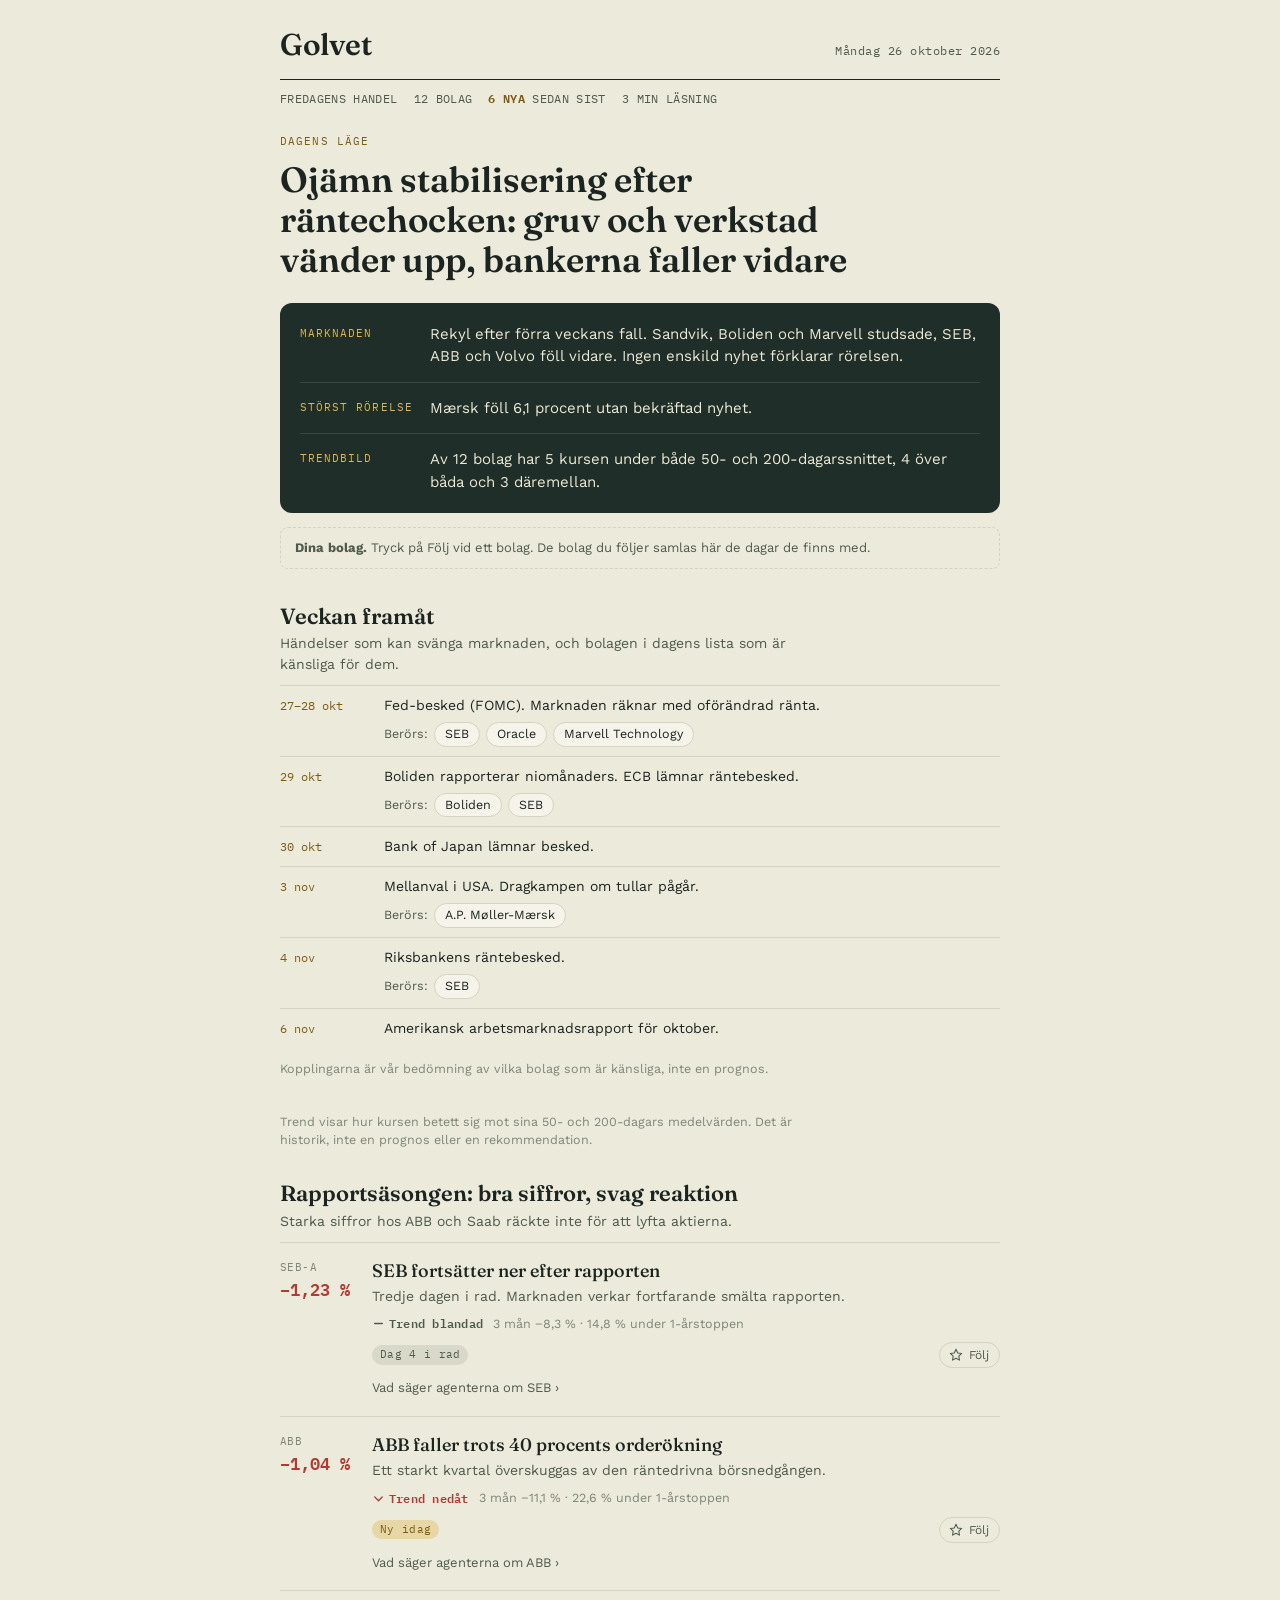
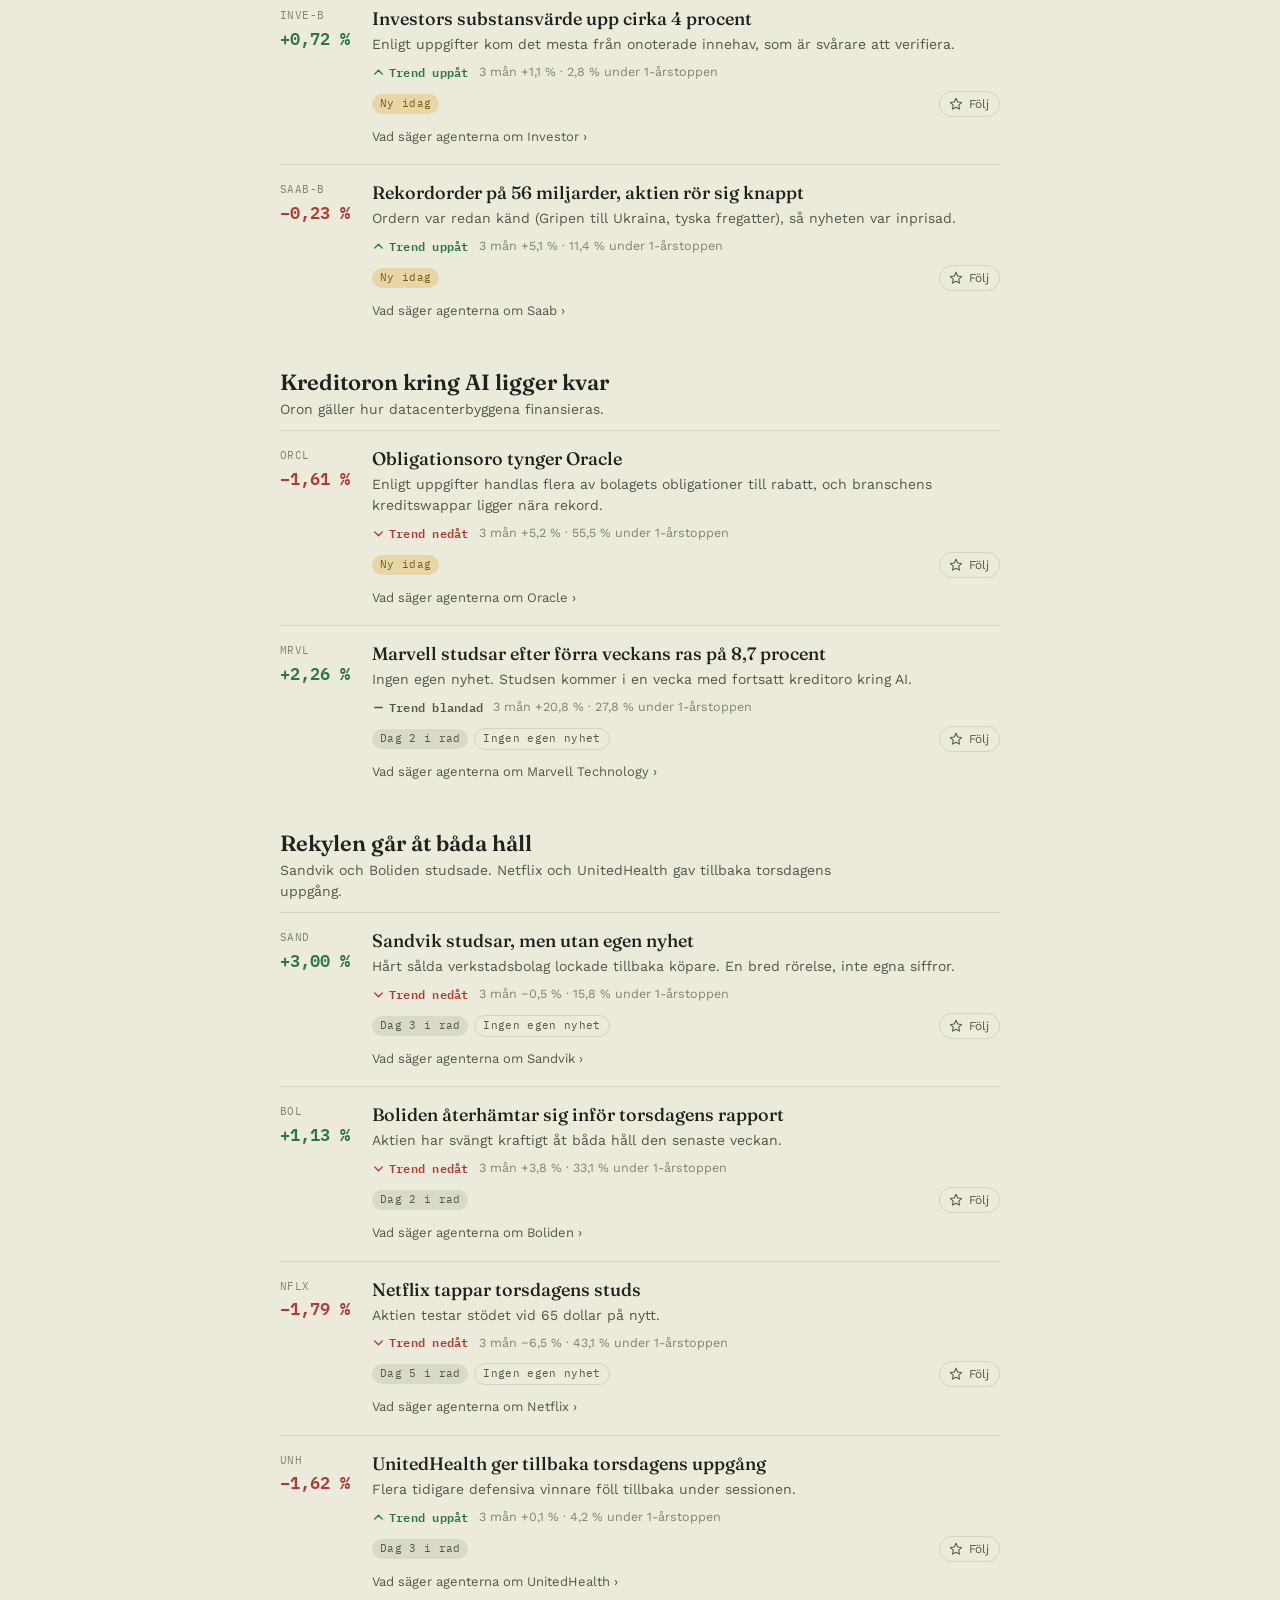
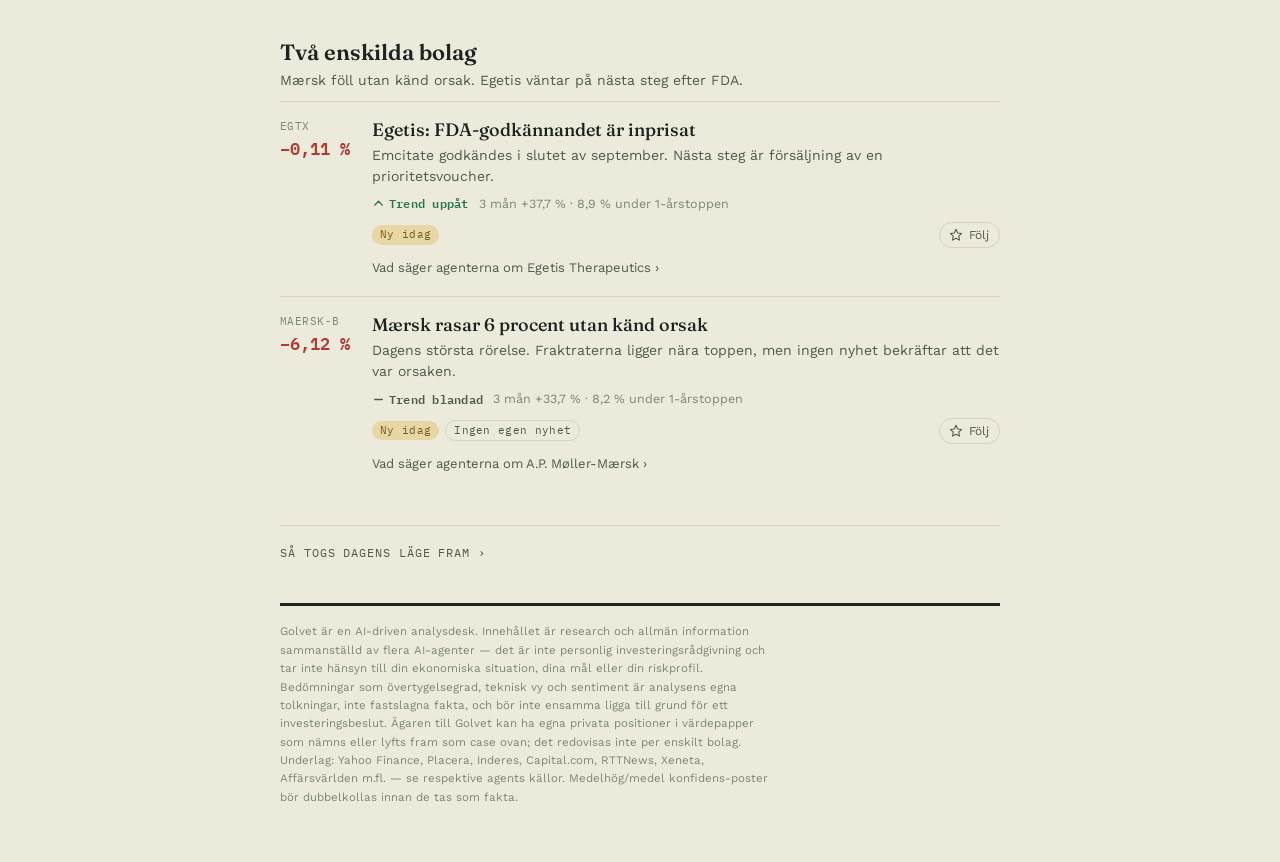
==== commit f623255d: "Prototyp /idag/: agenternas utlatande och omvarld per bolag" ====
--- a/idag/index.html
+++ b/idag/index.html
@@ -87,6 +87,11 @@
 .chip2:hover{border-color:var(--brass)}
 .legend{font-size:12.5px;color:var(--ink-faint);margin-top:12px;max-width:70ch}
 .row{scroll-margin-top:16px}
+.agents{display:flex;flex-direction:column;gap:10px;padding-bottom:10px;border-bottom:1px solid var(--line)}
+.ag{display:grid;grid-template-columns:96px 1fr;gap:12px}
+.al{font-family:var(--f-mono);font-size:10.5px;letter-spacing:.06em;text-transform:uppercase;color:var(--brass);padding-top:3px}
+.qt{color:var(--ink-faint);font-style:italic}
+@media (max-width:480px){.ag{grid-template-columns:1fr;gap:2px}}
 @media (max-width:480px){
   .g{grid-template-columns:1fr;gap:4px}
   .row{grid-template-columns:64px 1fr;gap:12px}
@@ -101,7 +106,7 @@
 <div class="mine" id="mine"></div>
 <section class="week"><h2>Veckan framåt</h2><p class="gsum">Händelser som kan svänga marknaden, och bolagen i dagens lista som är känsliga för dem.</p><ul class="cal"><li><span class="cd">27–28 okt</span><div><span>Fed-besked (FOMC). Marknaden räknar med oförändrad ränta.</span><div class="berors"><span>Berörs:</span><a class="chip2" href="#c-SEB-A">SEB</a><a class="chip2" href="#c-ORCL">Oracle</a><a class="chip2" href="#c-MRVL">Marvell Technology</a></div></div></li><li><span class="cd">29 okt</span><div><span>Boliden rapporterar niomånaders. ECB lämnar räntebesked.</span><div class="berors"><span>Berörs:</span><a class="chip2" href="#c-BOL">Boliden</a><a class="chip2" href="#c-SEB-A">SEB</a></div></div></li><li><span class="cd">30 okt</span><div><span>Bank of Japan lämnar besked.</span></div></li><li><span class="cd">3 nov</span><div><span>Mellanval i USA. Dragkampen om tullar pågår.</span><div class="berors"><span>Berörs:</span><a class="chip2" href="#c-MAERSK-B">A.P. Møller-Mærsk</a></div></div></li><li><span class="cd">4 nov</span><div><span>Riksbankens räntebesked.</span><div class="berors"><span>Berörs:</span><a class="chip2" href="#c-SEB-A">SEB</a></div></div></li><li><span class="cd">6 nov</span><div><span>Amerikansk arbetsmarknadsrapport för oktober.</span></div></li></ul><p class="legend">Kopplingarna är vår bedömning av vilka bolag som är känsliga, inte en prognos.</p></section>
 <p class="legend" style="margin-top:34px">Trend visar hur kursen betett sig mot sina 50- och 200-dagars medelvärden. Det är historik, inte en prognos eller en rekommendation.</p>
-<section class="group"><h2>Rapportsäsongen: bra siffror, svag reaktion</h2><p class="gsum">Starka siffror hos ABB och Saab räckte inte för att lyfta aktierna.</p><ul class="rows"><li class="row" id="c-SEB-A" data-t="SEB-A" data-mv="−1,23 %" data-co="SEB"><div class="num"><span class="tick">SEB-A</span><span class="move down">−1,23 %</span></div><div class="body"><h3>SEB fortsätter ner efter rapporten</h3><p class="why">Tredje dagen i rad. Marknaden verkar fortfarande smälta rapporten.</p><div class="trend"><span class="tl mid"><svg viewBox="0 0 24 24" width="13" height="13" aria-hidden="true"><path d="M5 12h14"/></svg>Trend blandad</span><span class="tm">3 mån −8,3 % · 14,8 % under 1-årstoppen</span></div><div class="tags"><span class="tag">Dag 4 i rad</span><button class="follow" type="button" aria-pressed="false" aria-label="Följ SEB"><svg viewBox="0 0 24 24" width="16" height="16" aria-hidden="true"><path d="M12 3.5l2.6 5.4 5.9.8-4.3 4.1 1 5.9L12 16.9l-5.2 2.8 1-5.9-4.3-4.1 5.9-.8z" stroke-width="1.6" stroke-linejoin="round"/></svg><span>Följ</span></button></div><details><summary>Detaljer om SEB</summary><div class="det"><p>SEB föll ytterligare 1,23 procent till 201,10 kronor (dagsintervall 200,70–204,80 kronor, volym 6 109 999 aktier), tredje handelsdagen i rad med nedgång efter bankens kvartalsrapport förra veckan. Att fallet fortsätter flera dagar efter rapporten, snarare än att stanna på rapportdagen, tyder på att marknaden fortfarande smälter detaljer i resultatet eller ledningens kommentarer.</p><p><b>Risk.</b> Utan bekräftade analytikerkommentarer går det inte att avgöra om den fortsatta nedgången beror på kvardröjande oro kring kreditförluster eller enbart på den bredare bankoron som präglat flera veckor.</p><p><b>Sentiment.</b> Nedgången har nu pågått i flera dagar efter rapporten. Ett fall som sträcker sig över flera handelsdagar efter en rapport skiljer sig från bankens tidigare mönster av en kraftig men kort reaktion på själva rapportdagen.</p><p><b>Teknisk bild.</b> Ingen tillförlitlig avläsning hittad. —</p><p><b>Trend.</b> Pris 201,10, 50-dagars medelvärde 224,88, 200-dagars 200,96. Över båda räknas som uppåt, under båda som nedåt. Det beskriver hur kursen betett sig, inte en prognos.</p><p class="src">Påverkan: Negativ. Källa: Yahoo Finance (23/10).</p></div></details></div></li><li class="row" id="c-ABB" data-t="ABB" data-mv="−1,04 %" data-co="ABB"><div class="num"><span class="tick">ABB</span><span class="move down">−1,04 %</span></div><div class="body"><h3>ABB faller trots 40 procents orderökning</h3><p class="why">Ett starkt kvartal överskuggas av den räntedrivna börsnedgången.</p><div class="trend"><span class="tl down"><svg viewBox="0 0 24 24" width="13" height="13" aria-hidden="true"><path d="M5 9l7 7 7-7"/></svg>Trend nedåt</span><span class="tm">3 mån −11,1 % · 22,6 % under 1-årstoppen</span></div><div class="tags"><span class="tag new">Ny idag</span><button class="follow" type="button" aria-pressed="false" aria-label="Följ ABB"><svg viewBox="0 0 24 24" width="16" height="16" aria-hidden="true"><path d="M12 3.5l2.6 5.4 5.9.8-4.3 4.1 1 5.9L12 16.9l-5.2 2.8 1-5.9-4.3-4.1 5.9-.8z" stroke-width="1.6" stroke-linejoin="round"/></svg><span>Följ</span></button></div><details><summary>Detaljer om ABB</summary><div class="det"><p>ABB föll 1,04 procent till 817,00 kronor (dagsintervall 811,80–837,80 kronor, volym 833 475 aktier), trots att bolaget tidigare i veckan redovisade ett starkt tredje kvartal med 40 procents orderökning till 12,1 miljarder dollar och 14 procents intäktstillväxt, driven av efterfrågan från datacenter och elektrifiering. Aktien har fortsatt att falla efter rapporten i takt med den bredare räntedrivna börsnedgången.</p><p><b>Risk.</b> Att aktien faller trots starka siffror tyder på att den breda ränteoron för tillfället väger tyngre än bolagets egna resultat — om det mönstret håller i sig kan även välskötta bolag fortsätta tyngas oavsett rapportutfall.</p><p><b>Sentiment.</b> Starka siffror överskuggas av bredare ränteoro. Orderingången steg 40 procent och det operativa EBITA-resultatet uppgick till 2 026 miljoner dollar med en marginal på 20,8 procent, men aktien har ändå fallit sedan rapporten.</p><p><b>Teknisk bild.</b> Ingen tillförlitlig avläsning hittad. —</p><p><b>Trend.</b> Pris 817,00, 50-dagars medelvärde 938,38, 200-dagars 899,07. Över båda räknas som uppåt, under båda som nedåt. Det beskriver hur kursen betett sig, inte en prognos.</p><p class="src">Påverkan: Blandad. Källa: Yahoo Finance (23/10), ABB (Q3-rapport, 20/10).</p></div></details></div></li><li class="row" id="c-INVE-B" data-t="INVE-B" data-mv="+0,72 %" data-co="Investor"><div class="num"><span class="tick">INVE-B</span><span class="move up">+0,72 %</span></div><div class="body"><h3>Investors substansvärde upp cirka 4 procent</h3><p class="why">Enligt uppgifter kom det mesta från onoterade innehav, som är svårare att verifiera.</p><div class="trend"><span class="tl up"><svg viewBox="0 0 24 24" width="13" height="13" aria-hidden="true"><path d="M5 15l7-7 7 7"/></svg>Trend uppåt</span><span class="tm">3 mån +1,1 % · 2,8 % under 1-årstoppen</span></div><div class="tags"><span class="tag new">Ny idag</span><button class="follow" type="button" aria-pressed="false" aria-label="Följ Investor"><svg viewBox="0 0 24 24" width="16" height="16" aria-hidden="true"><path d="M12 3.5l2.6 5.4 5.9.8-4.3 4.1 1 5.9L12 16.9l-5.2 2.8 1-5.9-4.3-4.1 5.9-.8z" stroke-width="1.6" stroke-linejoin="round"/></svg><span>Följ</span></button></div><details><summary>Detaljer om Investor</summary><div class="det"><p>Investor B steg 0,72 procent till 412,00 kronor (dagsintervall 407,55–412,00 kronor, volym 2 566 866 aktier) sedan bolaget enligt uppgifter redovisat ett substansvärde som stigit cirka 4 procent under tredje kvartalet till runt 411 kronor per aktie. Merparten av ökningen, uppskattningsvis omkring 34 miljarder kronor, kom från de onoterade innehaven i Patricia Industries snarare än från de börsnoterade bolagen, som enligt samma uppgifter bara gav en avkastning på runt 1 procent.</p><p><b>Risk.</b> En substansvärdestillväxt driven nästan uteslutande av onoterade innehav är svårare för marknaden att oberoende verifiera än resultat från börsnoterade bolag, vilket kan göra värderingen mer känslig om Patricia Industries senare behöver skrivas ned.</p><p><b>Sentiment.</b> Modest kursreaktion trots stark substansvärdestillväxt. En uppgång på bara 0,72 procent efter en rapporterad substansvärdesökning på 4 procent tyder på att marknaden redan väntat sig styrka i de onoterade innehaven.</p><p><b>Teknisk bild.</b> Ingen tillförlitlig avläsning hittad. —</p><p><b>Trend.</b> Pris 412,00, 50-dagars medelvärde 409,64, 200-dagars 383,43. Över båda räknas som uppåt, under båda som nedåt. Det beskriver hur kursen betett sig, inte en prognos.</p><p class="src">Påverkan: Positiv. Källa: Yahoo Finance (23/10), Investor AB (delårsredogörelse, 16/10).</p></div></details></div></li><li class="row" id="c-SAAB-B" data-t="SAAB-B" data-mv="−0,23 %" data-co="Saab"><div class="num"><span class="tick">SAAB-B</span><span class="move down">−0,23 %</span></div><div class="body"><h3>Rekordorder på 56 miljarder, aktien rör sig knappt</h3><p class="why">Ordern var redan känd (Gripen till Ukraina, tyska fregatter), så nyheten var inprisad.</p><div class="trend"><span class="tl up"><svg viewBox="0 0 24 24" width="13" height="13" aria-hidden="true"><path d="M5 15l7-7 7 7"/></svg>Trend uppåt</span><span class="tm">3 mån +5,1 % · 11,4 % under 1-årstoppen</span></div><div class="tags"><span class="tag new">Ny idag</span><button class="follow" type="button" aria-pressed="false" aria-label="Följ Saab"><svg viewBox="0 0 24 24" width="16" height="16" aria-hidden="true"><path d="M12 3.5l2.6 5.4 5.9.8-4.3 4.1 1 5.9L12 16.9l-5.2 2.8 1-5.9-4.3-4.1 5.9-.8z" stroke-width="1.6" stroke-linejoin="round"/></svg><span>Följ</span></button></div><details><summary>Detaljer om Saab</summary><div class="det"><p>Saab föll marginellt, 0,23 procent till 646,50 kronor (dagsintervall 624,00–652,80 kronor, volym 1 977 286 aktier), trots att bolaget i sin niomånadersrapport på fredagen enligt analytikerförväntningar redovisade en exceptionellt hög orderingång på omkring 56 miljarder kronor, driven av redan kända Gripen-order till Ukraina och tyska fregattbeställningar.</p><p><b>Risk.</b> Att aktien knappt rörde sig trots en stark rapport tyder på att mycket av nyheten redan var inprisad efter sommarens offentliggjorda kontrakt — fokus ligger nu i stället på leveranstakt och kassaflöde under ett säsongsmässigt svagare kvartal, enligt analytiker inför rapporten.</p><p><b>Sentiment.</b> Rekordorder redan inprisad, fokus skiftar till leverans. Analytiker hade inför rapporten lyft fram leveranstakt och kassaflöde som viktigare än orderingången, eftersom de stora systemordrarna redan var kända.</p><p><b>Teknisk bild.</b> Ingen tillförlitlig avläsning hittad. —</p><p><b>Trend.</b> Pris 646,50, 50-dagars medelvärde 619,57, 200-dagars 607,52. Över båda räknas som uppåt, under båda som nedåt. Det beskriver hur kursen betett sig, inte en prognos.</p><p class="src">Påverkan: Blandad. Källa: Yahoo Finance (23/10), Inderes (förhandskommentar, 19/10).</p></div></details></div></li></ul></section><section class="group"><h2>Kreditoron kring AI ligger kvar</h2><p class="gsum">Oron gäller hur datacenterbyggena finansieras.</p><ul class="rows"><li class="row" id="c-ORCL" data-t="ORCL" data-mv="−1,61 %" data-co="Oracle"><div class="num"><span class="tick">ORCL</span><span class="move down">−1,61 %</span></div><div class="body"><h3>Obligationsoro tynger Oracle</h3><p class="why">Enligt uppgifter handlas flera av bolagets obligationer till rabatt, och branschens kreditswappar ligger nära rekord.</p><div class="trend"><span class="tl down"><svg viewBox="0 0 24 24" width="13" height="13" aria-hidden="true"><path d="M5 9l7 7 7-7"/></svg>Trend nedåt</span><span class="tm">3 mån +5,2 % · 55,5 % under 1-årstoppen</span></div><div class="tags"><span class="tag new">Ny idag</span><button class="follow" type="button" aria-pressed="false" aria-label="Följ Oracle"><svg viewBox="0 0 24 24" width="16" height="16" aria-hidden="true"><path d="M12 3.5l2.6 5.4 5.9.8-4.3 4.1 1 5.9L12 16.9l-5.2 2.8 1-5.9-4.3-4.1 5.9-.8z" stroke-width="1.6" stroke-linejoin="round"/></svg><span>Följ</span></button></div><details><summary>Detaljer om Oracle</summary><div class="det"><p>Oracle föll 1,61 procent till 126,16 dollar (dagsintervall 124,40–128,33 dollar, volym 19 159 076 aktier), i en fortsatt svag session för bolag kopplade till AI-infrastrukturens finansiering. Flera av Oracles längre obligationer har enligt uppgifter handlats till rabatt de senaste veckorna, och kreditswappar för branschen ligger kvar nära rekordnivåer.</p><p><b>Risk.</b> Till skillnad från mer skuldtyngda AI-infrastrukturbolag har Oracle fortfarande tillgång till kapital med investment-grade-villkor, men om obligationsmarknadens oro fortsätter att fördjupas kan det ändå på sikt påverka bolagets finansieringskostnader för sin datacenterexpansion.</p><p><b>Sentiment.</b> Smittad av bredare AI-kreditoro trots investment-grade-status. Kreditswappar för AI-infrastrukturbolag har stigit mer än 50 procent de senaste sex månaderna enligt Barclays, och Oracles obligationer har följt med nedåt trots bolagets starka mjukvaruaffär.</p><p><b>Teknisk bild.</b> Ingen tillförlitlig, färsk avläsning hittad. —</p><p><b>Trend.</b> Pris 126,16, 50-dagars medelvärde 142,89, 200-dagars 158,55. Över båda räknas som uppåt, under båda som nedåt. Det beskriver hur kursen betett sig, inte en prognos.</p><p class="src">Påverkan: Negativ. Källa: Yahoo Finance (23/10), businessday.co.za (15/10), letsdatascience.com (18/10).</p></div></details></div></li><li class="row" id="c-MRVL" data-t="MRVL" data-mv="+2,26 %" data-co="Marvell Technology"><div class="num"><span class="tick">MRVL</span><span class="move up">+2,26 %</span></div><div class="body"><h3>Marvell studsar efter förra veckans ras på 8,7 procent</h3><p class="why">Ingen egen nyhet. Studsen kommer i en vecka med fortsatt kreditoro kring AI.</p><div class="trend"><span class="tl mid"><svg viewBox="0 0 24 24" width="13" height="13" aria-hidden="true"><path d="M5 12h14"/></svg>Trend blandad</span><span class="tm">3 mån +20,8 % · 27,8 % under 1-årstoppen</span></div><div class="tags"><span class="tag">Dag 2 i rad</span><span class="tag quiet">Ingen egen nyhet</span><button class="follow" type="button" aria-pressed="false" aria-label="Följ Marvell Technology"><svg viewBox="0 0 24 24" width="16" height="16" aria-hidden="true"><path d="M12 3.5l2.6 5.4 5.9.8-4.3 4.1 1 5.9L12 16.9l-5.2 2.8 1-5.9-4.3-4.1 5.9-.8z" stroke-width="1.6" stroke-linejoin="round"/></svg><span>Följ</span></button></div><details><summary>Detaljer om Marvell Technology</summary><div class="det"><p>Marvell Technology steg 2,26 procent till 228,51 dollar (dagsintervall 221,38–231,62 dollar, volym 13 039 757 aktier) och återhämtade därmed en del av förra veckans kraftiga ras på 8,70 procent, utan någon ny bolagsspecifik nyhet. Uppgången kommer i en vecka då kreditoron kring AI-datacenterbyggande fortsatt ligger nära rekordnivåer för branschen i stort.</p><p><b>Risk.</b> En studs efter ett kraftigt ras kan vara en ren teknisk rekyl snarare än ett tecken på att den underliggande kreditoron för branschen har lösts — båda tolkningarna är möjliga utifrån dagens underlag.</p><p><b>Sentiment.</b> Återhämtar en del av förra veckans ras. Ingen ny bolagsspecifik nyhet hittades; uppgången kan spegla att förra veckans fall uppfattades som en överreaktion av vissa köpare.</p><p><b>Teknisk bild.</b> Ingen tillförlitlig avläsning hittad. —</p><p><b>Trend.</b> Pris 228,51, 50-dagars medelvärde 242,95, 200-dagars 179,55. Över båda räknas som uppåt, under båda som nedåt. Det beskriver hur kursen betett sig, inte en prognos.</p><p class="src">Påverkan: Positiv. Källa: Yahoo Finance (23/10).</p></div></details></div></li></ul></section><section class="group"><h2>Rekylen går åt båda håll</h2><p class="gsum">Sandvik och Boliden studsade. Netflix och UnitedHealth gav tillbaka torsdagens uppgång.</p><ul class="rows"><li class="row" id="c-SAND" data-t="SAND" data-mv="+3,00 %" data-co="Sandvik"><div class="num"><span class="tick">SAND</span><span class="move up">+3,00 %</span></div><div class="body"><h3>Sandvik studsar, men utan egen nyhet</h3><p class="why">Hårt sålda verkstadsbolag lockade tillbaka köpare. En bred rörelse, inte egna siffror.</p><div class="trend"><span class="tl down"><svg viewBox="0 0 24 24" width="13" height="13" aria-hidden="true"><path d="M5 9l7 7 7-7"/></svg>Trend nedåt</span><span class="tm">3 mån −0,5 % · 15,8 % under 1-årstoppen</span></div><div class="tags"><span class="tag">Dag 3 i rad</span><span class="tag quiet">Ingen egen nyhet</span><button class="follow" type="button" aria-pressed="false" aria-label="Följ Sandvik"><svg viewBox="0 0 24 24" width="16" height="16" aria-hidden="true"><path d="M12 3.5l2.6 5.4 5.9.8-4.3 4.1 1 5.9L12 16.9l-5.2 2.8 1-5.9-4.3-4.1 5.9-.8z" stroke-width="1.6" stroke-linejoin="round"/></svg><span>Följ</span></button></div><details><summary>Detaljer om Sandvik</summary><div class="det"><p>Sandvik steg 3,00 procent till 346,60 kronor (dagsintervall 339,50–348,00 kronor, volym 2 407 301 aktier) och återtog därmed en del av förra veckans kraftiga ras, i en session där flera tidigare hårt sålda verkstadsbolag lockade tillbaka köpare. Ingen ny bolagsspecifik nyhet hittades för fredagen, vilket tyder på att uppgången var en bred marknadsrörelse snarare än en reaktion på egna siffror.</p><p><b>Risk.</b> En studs utan egen nyhet kan vara en tillfällig överreaktion som vänder tillbaka om räntedrivet säljtryck återkommer denna centralbanksvecka, snarare än en bekräftad vändning i den underliggande efterfrågan.</p><p><b>Sentiment.</b> Köpare söker överreaktioner att köpa tillbaka. Flera tidigare hårt sålda verkstadsbolag lockade tillbaka köpare på fredagen utan någon gemensam, bekräftad utlösande nyhet.</p><p><b>Teknisk bild.</b> Studsar efter att ha testat nivåer kring 332–336 kronor. Uppgången ger en första indikation på att förra veckans nedgång var en överreaktion, men behöver bekräftas av fler dagars handel.</p><p><b>Trend.</b> Pris 346,60, 50-dagars medelvärde 371,84, 200-dagars 371,41. Över båda räknas som uppåt, under båda som nedåt. Det beskriver hur kursen betett sig, inte en prognos.</p><p class="src">Påverkan: Positiv. Källa: Yahoo Finance (23/10).</p></div></details></div></li><li class="row" id="c-BOL" data-t="BOL" data-mv="+1,13 %" data-co="Boliden"><div class="num"><span class="tick">BOL</span><span class="move up">+1,13 %</span></div><div class="body"><h3>Boliden återhämtar sig inför torsdagens rapport</h3><p class="why">Aktien har svängt kraftigt åt båda håll den senaste veckan.</p><div class="trend"><span class="tl down"><svg viewBox="0 0 24 24" width="13" height="13" aria-hidden="true"><path d="M5 9l7 7 7-7"/></svg>Trend nedåt</span><span class="tm">3 mån +3,8 % · 33,1 % under 1-årstoppen</span></div><div class="tags"><span class="tag">Dag 2 i rad</span><button class="follow" type="button" aria-pressed="false" aria-label="Följ Boliden"><svg viewBox="0 0 24 24" width="16" height="16" aria-hidden="true"><path d="M12 3.5l2.6 5.4 5.9.8-4.3 4.1 1 5.9L12 16.9l-5.2 2.8 1-5.9-4.3-4.1 5.9-.8z" stroke-width="1.6" stroke-linejoin="round"/></svg><span>Följ</span></button></div><details><summary>Detaljer om Boliden</summary><div class="det"><p>Boliden steg 1,13 procent till 483,20 kronor (dagsintervall 476,20–487,20 kronor, volym 1 369 868 aktier) och återhämtade därmed en del av förra veckans kraftiga nedgång, inför bolagets niomånadersrapport som väntas presenteras torsdagen den 29 oktober.</p><p><b>Risk.</b> Aktien har svängt kraftigt i båda riktningarna den senaste veckan utan tydlig bolagsspecifik nyhet, vilket ökar risken för en besvikande kursreaktion om torsdagens rapport inte bekräftar den förbättrade stämningen.</p><p><b>Sentiment.</b> Stämningen förbättras inför torsdagens rapport. Ingen ny bolagsspecifik nyhet hittades för fredagen; uppgången följer den bredare rekylen i tidigare hårt sålda råvarubolag.</p><p><b>Teknisk bild.</b> Ingen tillförlitlig avläsning hittad. —</p><p><b>Trend.</b> Pris 483,20, 50-dagars medelvärde 535,37, 200-dagars 555,01. Över båda räknas som uppåt, under båda som nedåt. Det beskriver hur kursen betett sig, inte en prognos.</p><p class="src">Påverkan: Positiv. Källa: Yahoo Finance (23/10), Boliden (rapportinbjudan, 9/10).</p></div></details></div></li><li class="row" id="c-NFLX" data-t="NFLX" data-mv="−1,79 %" data-co="Netflix"><div class="num"><span class="tick">NFLX</span><span class="move down">−1,79 %</span></div><div class="body"><h3>Netflix tappar torsdagens studs</h3><p class="why">Aktien testar stödet vid 65 dollar på nytt.</p><div class="trend"><span class="tl down"><svg viewBox="0 0 24 24" width="13" height="13" aria-hidden="true"><path d="M5 9l7 7 7-7"/></svg>Trend nedåt</span><span class="tm">3 mån −6,5 % · 43,1 % under 1-årstoppen</span></div><div class="tags"><span class="tag">Dag 5 i rad</span><span class="tag quiet">Ingen egen nyhet</span><button class="follow" type="button" aria-pressed="false" aria-label="Följ Netflix"><svg viewBox="0 0 24 24" width="16" height="16" aria-hidden="true"><path d="M12 3.5l2.6 5.4 5.9.8-4.3 4.1 1 5.9L12 16.9l-5.2 2.8 1-5.9-4.3-4.1 5.9-.8z" stroke-width="1.6" stroke-linejoin="round"/></svg><span>Följ</span></button></div><details><summary>Detaljer om Netflix</summary><div class="det"><p>Netflix föll 1,79 procent till 65,85 dollar (dagsintervall 65,78–67,82 dollar, volym 37 861 543 aktier) och gav därmed tillbaka en del av torsdagens kraftiga studs från det bevakade stödet vid 65 dollar. Ingen ny bolagsspecifik nyhet hittades för fredagen.</p><p><b>Risk.</b> Att hela torsdagens uppgång ätas upp redan nästa handelsdag väcker frågan om stödet vid 65 dollar verkligen håller, eller om det bara var en tillfällig paus i en fortsatt nedgång driven av oro för fjärde kvartalets marginalprognos.</p><p><b>Sentiment.</b> Torsdagens studs delvis uppäten redan på fredagen. Ingen ny negativ nyhet hittades; rörelsen kan spegla vinsthemtagning efter torsdagens kraftiga uppgång snarare än en ny oro.</p><p><b>Teknisk bild.</b> Testar det bevakade stödet vid 65 dollar på nytt. Fredagens fall förde aktien tillbaka mot samma stödzon (64–66 dollar) som höll i torsdags — ett nytt test av samma kritiska nivå.</p><p><b>Trend.</b> Pris 65,85, 50-dagars medelvärde 74,27, 200-dagars 82,27. Över båda räknas som uppåt, under båda som nedåt. Det beskriver hur kursen betett sig, inte en prognos.</p><p class="src">Påverkan: Blandad. Källa: Yahoo Finance (23/10).</p></div></details></div></li><li class="row" id="c-UNH" data-t="UNH" data-mv="−1,62 %" data-co="UnitedHealth"><div class="num"><span class="tick">UNH</span><span class="move down">−1,62 %</span></div><div class="body"><h3>UnitedHealth ger tillbaka torsdagens uppgång</h3><p class="why">Flera tidigare defensiva vinnare föll tillbaka under sessionen.</p><div class="trend"><span class="tl up"><svg viewBox="0 0 24 24" width="13" height="13" aria-hidden="true"><path d="M5 15l7-7 7 7"/></svg>Trend uppåt</span><span class="tm">3 mån +0,1 % · 4,2 % under 1-årstoppen</span></div><div class="tags"><span class="tag">Dag 3 i rad</span><button class="follow" type="button" aria-pressed="false" aria-label="Följ UnitedHealth"><svg viewBox="0 0 24 24" width="16" height="16" aria-hidden="true"><path d="M12 3.5l2.6 5.4 5.9.8-4.3 4.1 1 5.9L12 16.9l-5.2 2.8 1-5.9-4.3-4.1 5.9-.8z" stroke-width="1.6" stroke-linejoin="round"/></svg><span>Följ</span></button></div><details><summary>Detaljer om UnitedHealth</summary><div class="det"><p>UnitedHealth föll 1,62 procent till 418,09 dollar (dagsintervall 416,37–425,25 dollar, volym 3 887 329 aktier) och gav därmed tillbaka torsdagens uppgång, i en session där flera tidigare defensiva vinnare istället föll tillbaka.</p><p><b>Risk.</b> Att den defensiva styrkan som synts sedan det starka kvartalsresultatet den 13 oktober nu vänder kan spegla att riskaptiten delvis återvänder till marknaden, vilket skulle minska bolagets relativa attraktivitet som skydd mot nedgångar.</p><p><b>Sentiment.</b> Defensiv styrka pausar efter flera dagars uppgång. Ingen ny negativ nyhet hittades; nedgången kan spegla en naturlig paus efter den gradvisa återhämtningen sedan rapporten den 13 oktober.</p><p><b>Teknisk bild.</b> Ingen tillförlitlig, färsk avläsning hittad. —</p><p><b>Trend.</b> Pris 418,09, 50-dagars medelvärde 388,57, 200-dagars 361,03. Över båda räknas som uppåt, under båda som nedåt. Det beskriver hur kursen betett sig, inte en prognos.</p><p class="src">Påverkan: Blandad. Källa: Yahoo Finance (23/10).</p></div></details></div></li></ul></section><section class="group"><h2>Två enskilda bolag</h2><p class="gsum">Mærsk föll utan känd orsak. Egetis väntar på nästa steg efter FDA.</p><ul class="rows"><li class="row" id="c-EGTX" data-t="EGTX" data-mv="−0,11 %" data-co="Egetis Therapeutics"><div class="num"><span class="tick">EGTX</span><span class="move down">−0,11 %</span></div><div class="body"><h3>Egetis: FDA-godkännandet är inprisat</h3><p class="why">Emcitate godkändes i slutet av september. Nästa steg är försäljning av en prioritetsvoucher.</p><div class="trend"><span class="tl up"><svg viewBox="0 0 24 24" width="13" height="13" aria-hidden="true"><path d="M5 15l7-7 7 7"/></svg>Trend uppåt</span><span class="tm">3 mån +37,7 % · 8,9 % under 1-årstoppen</span></div><div class="tags"><span class="tag new">Ny idag</span><button class="follow" type="button" aria-pressed="false" aria-label="Följ Egetis Therapeutics"><svg viewBox="0 0 24 24" width="16" height="16" aria-hidden="true"><path d="M12 3.5l2.6 5.4 5.9.8-4.3 4.1 1 5.9L12 16.9l-5.2 2.8 1-5.9-4.3-4.1 5.9-.8z" stroke-width="1.6" stroke-linejoin="round"/></svg><span>Följ</span></button></div><details><summary>Detaljer om Egetis Therapeutics</summary><div class="det"><p>Egetis Therapeutics handlades i princip oförändrat, -0,11 procent till 9,06 kronor (dagsintervall 8,96–9,22 kronor, volym 1 510 430 aktier), efter att den amerikanska läkemedelsmyndigheten FDA i slutet av september godkänt bolagets läkemedel Emcitate mot den sällsynta sjukdomen MCT8-brist — det första godkända behandlingsalternativet för sjukdomen i USA.</p><p><b>Risk.</b> Aktien steg kraftigt och nådde en 52-veckorshögsta direkt efter godkännandet i slutet av september, men har sedan handlats sidledes — en signal om att marknaden nu väntar på konkreta kommersiella besked, som försäljningen av den prioritetsvoucher godkännandet gav bolaget, innan den omvärderar aktien ytterligare.</p><p><b>Sentiment.</b> Godkännandet redan inprisat, väntar på voucherförsäljning. Aktien steg omkring 13 procent och nådde en 52-veckorshögsta direkt efter FDA-godkännandet i slutet av september; sedan har kursen varit stillastående.</p><p><b>Teknisk bild.</b> Ingen tillförlitlig avläsning hittad. —</p><p><b>Trend.</b> Pris 9,06, 50-dagars medelvärde 8,33, 200-dagars 6,33. Över båda räknas som uppåt, under båda som nedåt. Det beskriver hur kursen betett sig, inte en prognos.</p><p class="src">Påverkan: Positiv. Källa: Yahoo Finance (23/10), RTTNews (29/9), mfn.se (Egetis, 31/7).</p></div></details></div></li><li class="row" id="c-MAERSK-B" data-t="MAERSK-B" data-mv="−6,12 %" data-co="A.P. Møller-Mærsk"><div class="num"><span class="tick">MAERSK-B</span><span class="move down">−6,12 %</span></div><div class="body"><h3>Mærsk rasar 6 procent utan känd orsak</h3><p class="why">Dagens största rörelse. Fraktraterna ligger nära toppen, men ingen nyhet bekräftar att det var orsaken.</p><div class="trend"><span class="tl mid"><svg viewBox="0 0 24 24" width="13" height="13" aria-hidden="true"><path d="M5 12h14"/></svg>Trend blandad</span><span class="tm">3 mån +33,7 % · 8,2 % under 1-årstoppen</span></div><div class="tags"><span class="tag new">Ny idag</span><span class="tag quiet">Ingen egen nyhet</span><button class="follow" type="button" aria-pressed="false" aria-label="Följ A.P. Møller-Mærsk"><svg viewBox="0 0 24 24" width="16" height="16" aria-hidden="true"><path d="M12 3.5l2.6 5.4 5.9.8-4.3 4.1 1 5.9L12 16.9l-5.2 2.8 1-5.9-4.3-4.1 5.9-.8z" stroke-width="1.6" stroke-linejoin="round"/></svg><span>Följ</span></button></div><details><summary>Detaljer om A.P. Møller-Mærsk</summary><div class="det"><p>A.P. Møller-Mærsk föll kraftigt, 6,12 procent till 22 870 danska kronor (dagsintervall 22 400–22 920 danska kronor, volym 10 854 aktier), dagens klart största rörelse bland bevakade bolag. Ingen bolagsspecifik nyhet hittades som förklarar fallet, men det kommer i en vecka då containerfraktraterna enligt branschanalytiker ligger nära sin topp efter höstens oro kring Hormuzsundet och väntas falla tillbaka de kommande månaderna.</p><p><b>Risk.</b> Ett fall av den här storleken utan bekräftad nyhet är ovanligt och kan antingen vara en tidig reaktion på väntade, normaliserande fraktrater, eller dölja en specifik händelse som ännu inte nått publika källor.</p><p><b>Sentiment.</b> Kraftig nedgång utan egen bekräftad nyhet. Ingen analytikerkommentar eller bolagsnyhet specifik för Mærsk hittades för fredagen; nedgången kan spegla att marknaden redan börjar prisa in fallande fraktrater.</p><p><b>Teknisk bild.</b> Bröt ner genom sin senaste handelsrange. Fredagens fall förde aktien klart under veckans tidigare handelsintervall, ett svagt tekniskt tecken som ännu inte bekräftats av fler dagars handel.</p><p><b>Trend.</b> Pris 22 870,00, 50-dagars medelvärde 22 926,20, 200-dagars 17 772,60. Över båda räknas som uppåt, under båda som nedåt. Det beskriver hur kursen betett sig, inte en prognos.</p><p class="src">Påverkan: Negativ. Källa: Yahoo Finance (23/10), Xeneta (hellenicshippingnews.com, 1/10).</p></div></details></div></li></ul></section>
+<section class="group"><h2>Rapportsäsongen: bra siffror, svag reaktion</h2><p class="gsum">Starka siffror hos ABB och Saab räckte inte för att lyfta aktierna.</p><ul class="rows"><li class="row" id="c-SEB-A" data-t="SEB-A" data-mv="−1,23 %" data-co="SEB"><div class="num"><span class="tick">SEB-A</span><span class="move down">−1,23 %</span></div><div class="body"><h3>SEB fortsätter ner efter rapporten</h3><p class="why">Tredje dagen i rad. Marknaden verkar fortfarande smälta rapporten.</p><div class="trend"><span class="tl mid"><svg viewBox="0 0 24 24" width="13" height="13" aria-hidden="true"><path d="M5 12h14"/></svg>Trend blandad</span><span class="tm">3 mån −8,3 % · 14,8 % under 1-årstoppen</span></div><div class="tags"><span class="tag">Dag 4 i rad</span><button class="follow" type="button" aria-pressed="false" aria-label="Följ SEB"><svg viewBox="0 0 24 24" width="16" height="16" aria-hidden="true"><path d="M12 3.5l2.6 5.4 5.9.8-4.3 4.1 1 5.9L12 16.9l-5.2 2.8 1-5.9-4.3-4.1 5.9-.8z" stroke-width="1.6" stroke-linejoin="round"/></svg><span>Följ</span></button></div><details><summary>Vad säger agenterna om SEB</summary><div class="det"><div class="agents"><div class="ag"><span class="al">Bolag och analytiker</span><span class="at">SEB föll ytterligare dagen efter sin rapport och Volvo Group samt ABB gav tillbaka mer mark.</span></div><div class="ag"><span class="al">Sentiment</span><span class="at">SEB fortsatte att tyngas av osäkerheten kring sitt rapportutfall.</span></div><div class="ag"><span class="al">Riskgranskare</span><span class="at"><b>Bull:</b> ett fortsatt fall utan ny nyhet kan vara en sen överreaktion på förra veckans rapport. <b>Bear:</b> att nedgången fortsätter flera dagar efter rapporten tyder på att marknaden fortfarande smälter något negativt i den.</span></div><div class="ag"><span class="al">Omvärld</span><span class="at">Räntebesked från Fed (28 okt) och ECB (29 okt), och sedan Riksbanken 4 nov, kan styra hur bankerna handlas.</span></div></div><p><b>Så rörde sig aktien.</b> SEB föll ytterligare 1,23 procent till 201,10 kronor (dagsintervall 200,70–204,80 kronor, volym 6 109 999 aktier), tredje handelsdagen i rad med nedgång efter bankens kvartalsrapport förra veckan. Att fallet fortsätter flera dagar efter rapporten, snarare än att stanna på rapportdagen, tyder på att marknaden fortfarande smälter detaljer i resultatet eller ledningens kommentarer.</p><p><b>Trend.</b> Pris 201,10, 50-dagars medelvärde 224,88, 200-dagars 200,96. Över båda räknas som uppåt, under båda som nedåt. Det beskriver hur kursen betett sig, inte en prognos.</p><p class="src">Påverkan: Negativ. Källa: Yahoo Finance (23/10).</p></div></details></div></li><li class="row" id="c-ABB" data-t="ABB" data-mv="−1,04 %" data-co="ABB"><div class="num"><span class="tick">ABB</span><span class="move down">−1,04 %</span></div><div class="body"><h3>ABB faller trots 40 procents orderökning</h3><p class="why">Ett starkt kvartal överskuggas av den räntedrivna börsnedgången.</p><div class="trend"><span class="tl down"><svg viewBox="0 0 24 24" width="13" height="13" aria-hidden="true"><path d="M5 9l7 7 7-7"/></svg>Trend nedåt</span><span class="tm">3 mån −11,1 % · 22,6 % under 1-årstoppen</span></div><div class="tags"><span class="tag new">Ny idag</span><button class="follow" type="button" aria-pressed="false" aria-label="Följ ABB"><svg viewBox="0 0 24 24" width="16" height="16" aria-hidden="true"><path d="M12 3.5l2.6 5.4 5.9.8-4.3 4.1 1 5.9L12 16.9l-5.2 2.8 1-5.9-4.3-4.1 5.9-.8z" stroke-width="1.6" stroke-linejoin="round"/></svg><span>Följ</span></button></div><details><summary>Vad säger agenterna om ABB</summary><div class="det"><div class="agents"><div class="ag"><span class="al">Bolag och analytiker</span><span class="at">SEB föll ytterligare dagen efter sin rapport och Volvo Group samt ABB gav tillbaka mer mark.</span></div><div class="ag"><span class="al">Sentiment</span><span class="at">Starka siffror överskuggas av bredare ränteoro. Orderingången steg 40 procent och det operativa EBITA-resultatet uppgick till 2 026 miljoner dollar med en marginal på 20,8 procent, men aktien har ändå fallit sedan rapporten.</span></div><div class="ag"><span class="al">Riskgranskare</span><span class="at"><b>Bull:</b> ett starkt kvartalsresultat med 40 procents orderökning borde på sikt stödja aktien. <b>Bear:</b> aktien har fortsatt falla efter rapporten, vilket visar att den breda ränteoron väger tyngre än bolagets egna siffror just nu.</span></div><div class="ag"><span class="al">Omvärld</span><span class="at">Veckans räntebesked kan fortsätta överskugga bolagets starka rapport.</span></div></div><p><b>Så rörde sig aktien.</b> ABB föll 1,04 procent till 817,00 kronor (dagsintervall 811,80–837,80 kronor, volym 833 475 aktier), trots att bolaget tidigare i veckan redovisade ett starkt tredje kvartal med 40 procents orderökning till 12,1 miljarder dollar och 14 procents intäktstillväxt, driven av efterfrågan från datacenter och elektrifiering. Aktien har fortsatt att falla efter rapporten i takt med den bredare räntedrivna börsnedgången.</p><p><b>Trend.</b> Pris 817,00, 50-dagars medelvärde 938,38, 200-dagars 899,07. Över båda räknas som uppåt, under båda som nedåt. Det beskriver hur kursen betett sig, inte en prognos.</p><p class="src">Påverkan: Blandad. Källa: Yahoo Finance (23/10), ABB (Q3-rapport, 20/10).</p></div></details></div></li><li class="row" id="c-INVE-B" data-t="INVE-B" data-mv="+0,72 %" data-co="Investor"><div class="num"><span class="tick">INVE-B</span><span class="move up">+0,72 %</span></div><div class="body"><h3>Investors substansvärde upp cirka 4 procent</h3><p class="why">Enligt uppgifter kom det mesta från onoterade innehav, som är svårare att verifiera.</p><div class="trend"><span class="tl up"><svg viewBox="0 0 24 24" width="13" height="13" aria-hidden="true"><path d="M5 15l7-7 7 7"/></svg>Trend uppåt</span><span class="tm">3 mån +1,1 % · 2,8 % under 1-årstoppen</span></div><div class="tags"><span class="tag new">Ny idag</span><button class="follow" type="button" aria-pressed="false" aria-label="Följ Investor"><svg viewBox="0 0 24 24" width="16" height="16" aria-hidden="true"><path d="M12 3.5l2.6 5.4 5.9.8-4.3 4.1 1 5.9L12 16.9l-5.2 2.8 1-5.9-4.3-4.1 5.9-.8z" stroke-width="1.6" stroke-linejoin="round"/></svg><span>Följ</span></button></div><details><summary>Vad säger agenterna om Investor</summary><div class="det"><div class="agents"><div class="ag"><span class="al">Bolag och analytiker</span><span class="at">Investor AB:s niomånadersrapport visade enligt uppgifter ett substansvärde som stigit cirka 4 procent till runt 411 kronor per aktie, med merparten av ökningen i de onoterade innehaven i Patricia Industries snarare än i de börsnoterade bolagen.</span></div><div class="ag"><span class="al">Sentiment</span><span class="at">Investor AB:s starka substansvärdestillväxt, driven av de onoterade innehaven snarare än de börsnoterade, möttes av en förhållandevis odramatisk kursreaktion (+0,72%) — ett tecken på att marknaden redan väntat sig styrka i Patricia Industries.</span></div><div class="ag"><span class="al">Riskgranskare</span><span class="at"><b>Bull:</b> en starkare substansvärdestillväxt än väntat, driven av Patricia Industries, ger en tydlig fundamental grund. <b>Bear:</b> den modesta kursreaktionen tyder på att marknaden redan prisat in styrkan, vilket begränsar uppsidan på kort sikt.</span></div><div class="ag"><span class="al">Omvärld</span><span class="at">Mölnlycke väntas delas i två fristående bolag, enligt uppgifter.</span></div></div><p><b>Så rörde sig aktien.</b> Investor B steg 0,72 procent till 412,00 kronor (dagsintervall 407,55–412,00 kronor, volym 2 566 866 aktier) sedan bolaget enligt uppgifter redovisat ett substansvärde som stigit cirka 4 procent under tredje kvartalet till runt 411 kronor per aktie. Merparten av ökningen, uppskattningsvis omkring 34 miljarder kronor, kom från de onoterade innehaven i Patricia Industries snarare än från de börsnoterade bolagen, som enligt samma uppgifter bara gav en avkastning på runt 1 procent.</p><p><b>Trend.</b> Pris 412,00, 50-dagars medelvärde 409,64, 200-dagars 383,43. Över båda räknas som uppåt, under båda som nedåt. Det beskriver hur kursen betett sig, inte en prognos.</p><p class="src">Påverkan: Positiv. Källa: Yahoo Finance (23/10), Investor AB (delårsredogörelse, 16/10).</p></div></details></div></li><li class="row" id="c-SAAB-B" data-t="SAAB-B" data-mv="−0,23 %" data-co="Saab"><div class="num"><span class="tick">SAAB-B</span><span class="move down">−0,23 %</span></div><div class="body"><h3>Rekordorder på 56 miljarder, aktien rör sig knappt</h3><p class="why">Ordern var redan känd (Gripen till Ukraina, tyska fregatter), så nyheten var inprisad.</p><div class="trend"><span class="tl up"><svg viewBox="0 0 24 24" width="13" height="13" aria-hidden="true"><path d="M5 15l7-7 7 7"/></svg>Trend uppåt</span><span class="tm">3 mån +5,1 % · 11,4 % under 1-årstoppen</span></div><div class="tags"><span class="tag new">Ny idag</span><button class="follow" type="button" aria-pressed="false" aria-label="Följ Saab"><svg viewBox="0 0 24 24" width="16" height="16" aria-hidden="true"><path d="M12 3.5l2.6 5.4 5.9.8-4.3 4.1 1 5.9L12 16.9l-5.2 2.8 1-5.9-4.3-4.1 5.9-.8z" stroke-width="1.6" stroke-linejoin="round"/></svg><span>Följ</span></button></div><details><summary>Vad säger agenterna om Saab</summary><div class="det"><div class="agents"><div class="ag"><span class="al">Bolag och analytiker</span><span class="at">Saab publicerade sin rapport på fredagen med en exceptionellt hög orderingång kopplad till redan kända Gripen- och fregattordrar, men aktien rörde sig knappt.</span></div><div class="ag"><span class="al">Sentiment</span><span class="at">Rekordorder redan inprisad, fokus skiftar till leverans. Analytiker hade inför rapporten lyft fram leveranstakt och kassaflöde som viktigare än orderingången, eftersom de stora systemordrarna redan var kända.</span></div><div class="ag"><span class="al">Riskgranskare</span><span class="at"><b>Bull:</b> en exceptionellt hög orderingång stärker intäktssynligheten flera år framåt. <b>Bear:</b> aktiens uteblivna reaktion visar att förväntningarna redan var högt ställda efter sommarens kontraktsnyheter.</span></div><div class="ag"><span class="al">Omvärld</span><span class="at">Gripen-ordern till Ukraina och de tyska fregattbeställningarna är redan kända. Fokus flyttas till leveranserna.</span></div></div><p><b>Så rörde sig aktien.</b> Saab föll marginellt, 0,23 procent till 646,50 kronor (dagsintervall 624,00–652,80 kronor, volym 1 977 286 aktier), trots att bolaget i sin niomånadersrapport på fredagen enligt analytikerförväntningar redovisade en exceptionellt hög orderingång på omkring 56 miljarder kronor, driven av redan kända Gripen-order till Ukraina och tyska fregattbeställningar.</p><p><b>Trend.</b> Pris 646,50, 50-dagars medelvärde 619,57, 200-dagars 607,52. Över båda räknas som uppåt, under båda som nedåt. Det beskriver hur kursen betett sig, inte en prognos.</p><p class="src">Påverkan: Blandad. Källa: Yahoo Finance (23/10), Inderes (förhandskommentar, 19/10).</p></div></details></div></li></ul></section><section class="group"><h2>Kreditoron kring AI ligger kvar</h2><p class="gsum">Oron gäller hur datacenterbyggena finansieras.</p><ul class="rows"><li class="row" id="c-ORCL" data-t="ORCL" data-mv="−1,61 %" data-co="Oracle"><div class="num"><span class="tick">ORCL</span><span class="move down">−1,61 %</span></div><div class="body"><h3>Obligationsoro tynger Oracle</h3><p class="why">Enligt uppgifter handlas flera av bolagets obligationer till rabatt, och branschens kreditswappar ligger nära rekord.</p><div class="trend"><span class="tl down"><svg viewBox="0 0 24 24" width="13" height="13" aria-hidden="true"><path d="M5 9l7 7 7-7"/></svg>Trend nedåt</span><span class="tm">3 mån +5,2 % · 55,5 % under 1-årstoppen</span></div><div class="tags"><span class="tag new">Ny idag</span><button class="follow" type="button" aria-pressed="false" aria-label="Följ Oracle"><svg viewBox="0 0 24 24" width="16" height="16" aria-hidden="true"><path d="M12 3.5l2.6 5.4 5.9.8-4.3 4.1 1 5.9L12 16.9l-5.2 2.8 1-5.9-4.3-4.1 5.9-.8z" stroke-width="1.6" stroke-linejoin="round"/></svg><span>Följ</span></button></div><details><summary>Vad säger agenterna om Oracle</summary><div class="det"><div class="agents"><div class="ag"><span class="al">Bolag och analytiker</span><span class="at"><span class="qt">Ingen kommentar idag.</span></span></div><div class="ag"><span class="al">Sentiment</span><span class="at">Kreditoron kring AI-bolagens datacenterfinansiering fortsatte att tynga sentimentet för Oracle, vars obligationer handlats med rabatt de senaste veckorna.</span></div><div class="ag"><span class="al">Riskgranskare</span><span class="at"><b>Bull:</b> bolaget har fortfarande investment-grade-tillgång till kapital till skillnad från mer skuldtyngda AI-infrastrukturbolag. <b>Bear:</b> obligationer som handlas med rabatt är ett tidigt varningstecken som historiskt ofta föregått vidare kursfall.</span></div><div class="ag"><span class="al">Omvärld</span><span class="at">Obligationsmarknadens oro kring AI-datacenter, och Fed-beskedet 28 okt.</span></div></div><p><b>Så rörde sig aktien.</b> Oracle föll 1,61 procent till 126,16 dollar (dagsintervall 124,40–128,33 dollar, volym 19 159 076 aktier), i en fortsatt svag session för bolag kopplade till AI-infrastrukturens finansiering. Flera av Oracles längre obligationer har enligt uppgifter handlats till rabatt de senaste veckorna, och kreditswappar för branschen ligger kvar nära rekordnivåer.</p><p><b>Trend.</b> Pris 126,16, 50-dagars medelvärde 142,89, 200-dagars 158,55. Över båda räknas som uppåt, under båda som nedåt. Det beskriver hur kursen betett sig, inte en prognos.</p><p class="src">Påverkan: Negativ. Källa: Yahoo Finance (23/10), businessday.co.za (15/10), letsdatascience.com (18/10).</p></div></details></div></li><li class="row" id="c-MRVL" data-t="MRVL" data-mv="+2,26 %" data-co="Marvell Technology"><div class="num"><span class="tick">MRVL</span><span class="move up">+2,26 %</span></div><div class="body"><h3>Marvell studsar efter förra veckans ras på 8,7 procent</h3><p class="why">Ingen egen nyhet. Studsen kommer i en vecka med fortsatt kreditoro kring AI.</p><div class="trend"><span class="tl mid"><svg viewBox="0 0 24 24" width="13" height="13" aria-hidden="true"><path d="M5 12h14"/></svg>Trend blandad</span><span class="tm">3 mån +20,8 % · 27,8 % under 1-årstoppen</span></div><div class="tags"><span class="tag">Dag 2 i rad</span><span class="tag quiet">Ingen egen nyhet</span><button class="follow" type="button" aria-pressed="false" aria-label="Följ Marvell Technology"><svg viewBox="0 0 24 24" width="16" height="16" aria-hidden="true"><path d="M12 3.5l2.6 5.4 5.9.8-4.3 4.1 1 5.9L12 16.9l-5.2 2.8 1-5.9-4.3-4.1 5.9-.8z" stroke-width="1.6" stroke-linejoin="round"/></svg><span>Följ</span></button></div><details><summary>Vad säger agenterna om Marvell Technology</summary><div class="det"><div class="agents"><div class="ag"><span class="al">Bolag och analytiker</span><span class="at"><span class="qt">Ingen kommentar idag.</span></span></div><div class="ag"><span class="al">Sentiment</span><span class="at">Marvell istället sågs som en möjlig överreaktion från förra veckans kraftiga ras och återhämtade sig.</span></div><div class="ag"><span class="al">Riskgranskare</span><span class="at"><b>Bull:</b> studsen efter förra veckans kraftiga ras talar för en överreaktion som rättas till. <b>Bear:</b> kreditoron kring AI-datacenterbyggande som utlöste raset är inte löst, bara tillfälligt lugnare.</span></div><div class="ag"><span class="al">Omvärld</span><span class="at">Samma kreditoro kring AI-datacenter, och Fed-beskedet 28 okt.</span></div></div><p><b>Så rörde sig aktien.</b> Marvell Technology steg 2,26 procent till 228,51 dollar (dagsintervall 221,38–231,62 dollar, volym 13 039 757 aktier) och återhämtade därmed en del av förra veckans kraftiga ras på 8,70 procent, utan någon ny bolagsspecifik nyhet. Uppgången kommer i en vecka då kreditoron kring AI-datacenterbyggande fortsatt ligger nära rekordnivåer för branschen i stort.</p><p><b>Trend.</b> Pris 228,51, 50-dagars medelvärde 242,95, 200-dagars 179,55. Över båda räknas som uppåt, under båda som nedåt. Det beskriver hur kursen betett sig, inte en prognos.</p><p class="src">Påverkan: Positiv. Källa: Yahoo Finance (23/10).</p></div></details></div></li></ul></section><section class="group"><h2>Rekylen går åt båda håll</h2><p class="gsum">Sandvik och Boliden studsade. Netflix och UnitedHealth gav tillbaka torsdagens uppgång.</p><ul class="rows"><li class="row" id="c-SAND" data-t="SAND" data-mv="+3,00 %" data-co="Sandvik"><div class="num"><span class="tick">SAND</span><span class="move up">+3,00 %</span></div><div class="body"><h3>Sandvik studsar, men utan egen nyhet</h3><p class="why">Hårt sålda verkstadsbolag lockade tillbaka köpare. En bred rörelse, inte egna siffror.</p><div class="trend"><span class="tl down"><svg viewBox="0 0 24 24" width="13" height="13" aria-hidden="true"><path d="M5 9l7 7 7-7"/></svg>Trend nedåt</span><span class="tm">3 mån −0,5 % · 15,8 % under 1-årstoppen</span></div><div class="tags"><span class="tag">Dag 3 i rad</span><span class="tag quiet">Ingen egen nyhet</span><button class="follow" type="button" aria-pressed="false" aria-label="Följ Sandvik"><svg viewBox="0 0 24 24" width="16" height="16" aria-hidden="true"><path d="M12 3.5l2.6 5.4 5.9.8-4.3 4.1 1 5.9L12 16.9l-5.2 2.8 1-5.9-4.3-4.1 5.9-.8z" stroke-width="1.6" stroke-linejoin="round"/></svg><span>Följ</span></button></div><details><summary>Vad säger agenterna om Sandvik</summary><div class="det"><div class="agents"><div class="ag"><span class="al">Bolag och analytiker</span><span class="at">Sandvik och Boliden återhämtade en del av sina kraftiga fall från i veckan.</span></div><div class="ag"><span class="al">Sentiment</span><span class="at">Sandvik och Boliden drog nytta av att investerare sökte efter överreaktioner att köpa tillbaka.</span></div><div class="ag"><span class="al">Riskgranskare</span><span class="at"><b>Bull:</b> studsen efter förra veckans ras tyder på en överreaktion som nu rättas till. <b>Bear:</b> ingen ny bolagsspecifik nyhet bekräftar vändningen, vilket gör den känslig för nya makrochocker.</span></div><div class="ag"><span class="al">Omvärld</span><span class="at">Räntedrivet säljtryck kan återvända under veckans tre centralbanksbesked: Fed 28 okt, ECB 29 okt och Bank of Japan 30 okt.</span></div></div><p><b>Så rörde sig aktien.</b> Sandvik steg 3,00 procent till 346,60 kronor (dagsintervall 339,50–348,00 kronor, volym 2 407 301 aktier) och återtog därmed en del av förra veckans kraftiga ras, i en session där flera tidigare hårt sålda verkstadsbolag lockade tillbaka köpare. Ingen ny bolagsspecifik nyhet hittades för fredagen, vilket tyder på att uppgången var en bred marknadsrörelse snarare än en reaktion på egna siffror.</p><p><b>Trend.</b> Pris 346,60, 50-dagars medelvärde 371,84, 200-dagars 371,41. Över båda räknas som uppåt, under båda som nedåt. Det beskriver hur kursen betett sig, inte en prognos.</p><p class="src">Påverkan: Positiv. Källa: Yahoo Finance (23/10).</p></div></details></div></li><li class="row" id="c-BOL" data-t="BOL" data-mv="+1,13 %" data-co="Boliden"><div class="num"><span class="tick">BOL</span><span class="move up">+1,13 %</span></div><div class="body"><h3>Boliden återhämtar sig inför torsdagens rapport</h3><p class="why">Aktien har svängt kraftigt åt båda håll den senaste veckan.</p><div class="trend"><span class="tl down"><svg viewBox="0 0 24 24" width="13" height="13" aria-hidden="true"><path d="M5 9l7 7 7-7"/></svg>Trend nedåt</span><span class="tm">3 mån +3,8 % · 33,1 % under 1-årstoppen</span></div><div class="tags"><span class="tag">Dag 2 i rad</span><button class="follow" type="button" aria-pressed="false" aria-label="Följ Boliden"><svg viewBox="0 0 24 24" width="16" height="16" aria-hidden="true"><path d="M12 3.5l2.6 5.4 5.9.8-4.3 4.1 1 5.9L12 16.9l-5.2 2.8 1-5.9-4.3-4.1 5.9-.8z" stroke-width="1.6" stroke-linejoin="round"/></svg><span>Följ</span></button></div><details><summary>Vad säger agenterna om Boliden</summary><div class="det"><div class="agents"><div class="ag"><span class="al">Bolag och analytiker</span><span class="at">Sandvik och Boliden återhämtade en del av sina kraftiga fall från i veckan.</span></div><div class="ag"><span class="al">Sentiment</span><span class="at">Sandvik och Boliden drog nytta av att investerare sökte efter överreaktioner att köpa tillbaka.</span></div><div class="ag"><span class="al">Riskgranskare</span><span class="at"><b>Bull:</b> ett stabilt kopparpris och en stundande rapport kan ge ytterligare stöd. <b>Bear:</b> aktien har redan svängt kraftigt utan tydlig nyhet den senaste veckan, vilket ökar risken för besvikelse på torsdag.</span></div><div class="ag"><span class="al">Omvärld</span><span class="at">Rapport torsdag 29 okt. Samma dag lämnar ECB räntebesked.</span></div></div><p><b>Så rörde sig aktien.</b> Boliden steg 1,13 procent till 483,20 kronor (dagsintervall 476,20–487,20 kronor, volym 1 369 868 aktier) och återhämtade därmed en del av förra veckans kraftiga nedgång, inför bolagets niomånadersrapport som väntas presenteras torsdagen den 29 oktober.</p><p><b>Trend.</b> Pris 483,20, 50-dagars medelvärde 535,37, 200-dagars 555,01. Över båda räknas som uppåt, under båda som nedåt. Det beskriver hur kursen betett sig, inte en prognos.</p><p class="src">Påverkan: Positiv. Källa: Yahoo Finance (23/10), Boliden (rapportinbjudan, 9/10).</p></div></details></div></li><li class="row" id="c-NFLX" data-t="NFLX" data-mv="−1,79 %" data-co="Netflix"><div class="num"><span class="tick">NFLX</span><span class="move down">−1,79 %</span></div><div class="body"><h3>Netflix tappar torsdagens studs</h3><p class="why">Aktien testar stödet vid 65 dollar på nytt.</p><div class="trend"><span class="tl down"><svg viewBox="0 0 24 24" width="13" height="13" aria-hidden="true"><path d="M5 9l7 7 7-7"/></svg>Trend nedåt</span><span class="tm">3 mån −6,5 % · 43,1 % under 1-årstoppen</span></div><div class="tags"><span class="tag">Dag 5 i rad</span><span class="tag quiet">Ingen egen nyhet</span><button class="follow" type="button" aria-pressed="false" aria-label="Följ Netflix"><svg viewBox="0 0 24 24" width="16" height="16" aria-hidden="true"><path d="M12 3.5l2.6 5.4 5.9.8-4.3 4.1 1 5.9L12 16.9l-5.2 2.8 1-5.9-4.3-4.1 5.9-.8z" stroke-width="1.6" stroke-linejoin="round"/></svg><span>Följ</span></button></div><details><summary>Vad säger agenterna om Netflix</summary><div class="det"><div class="agents"><div class="ag"><span class="al">Bolag och analytiker</span><span class="at"><span class="qt">Ingen kommentar idag.</span></span></div><div class="ag"><span class="al">Sentiment</span><span class="at">Torsdagens studs delvis uppäten redan på fredagen. Ingen ny negativ nyhet hittades; rörelsen kan spegla vinsthemtagning efter torsdagens kraftiga uppgång snarare än en ny oro.</span></div><div class="ag"><span class="al">Riskgranskare</span><span class="at"><b>Bull:</b> det långsiktiga tekniska stödet har ännu inte brutits, bara testats. <b>Bear:</b> att ge tillbaka hela förra veckans studs redan efter en dag väcker frågor om hur hållbar vändningen egentligen var.</span></div><div class="ag"><span class="al">Omvärld</span><span class="at"><span class="qt">Inget känt i dagens underlag.</span></span></div></div><p><b>Så rörde sig aktien.</b> Netflix föll 1,79 procent till 65,85 dollar (dagsintervall 65,78–67,82 dollar, volym 37 861 543 aktier) och gav därmed tillbaka en del av torsdagens kraftiga studs från det bevakade stödet vid 65 dollar. Ingen ny bolagsspecifik nyhet hittades för fredagen.</p><p><b>Trend.</b> Pris 65,85, 50-dagars medelvärde 74,27, 200-dagars 82,27. Över båda räknas som uppåt, under båda som nedåt. Det beskriver hur kursen betett sig, inte en prognos.</p><p class="src">Påverkan: Blandad. Källa: Yahoo Finance (23/10).</p></div></details></div></li><li class="row" id="c-UNH" data-t="UNH" data-mv="−1,62 %" data-co="UnitedHealth"><div class="num"><span class="tick">UNH</span><span class="move down">−1,62 %</span></div><div class="body"><h3>UnitedHealth ger tillbaka torsdagens uppgång</h3><p class="why">Flera tidigare defensiva vinnare föll tillbaka under sessionen.</p><div class="trend"><span class="tl up"><svg viewBox="0 0 24 24" width="13" height="13" aria-hidden="true"><path d="M5 15l7-7 7 7"/></svg>Trend uppåt</span><span class="tm">3 mån +0,1 % · 4,2 % under 1-årstoppen</span></div><div class="tags"><span class="tag">Dag 3 i rad</span><button class="follow" type="button" aria-pressed="false" aria-label="Följ UnitedHealth"><svg viewBox="0 0 24 24" width="16" height="16" aria-hidden="true"><path d="M12 3.5l2.6 5.4 5.9.8-4.3 4.1 1 5.9L12 16.9l-5.2 2.8 1-5.9-4.3-4.1 5.9-.8z" stroke-width="1.6" stroke-linejoin="round"/></svg><span>Följ</span></button></div><details><summary>Vad säger agenterna om UnitedHealth</summary><div class="det"><div class="agents"><div class="ag"><span class="al">Bolag och analytiker</span><span class="at"><span class="qt">Ingen kommentar idag.</span></span></div><div class="ag"><span class="al">Sentiment</span><span class="at">Defensiv styrka pausar efter flera dagars uppgång. Ingen ny negativ nyhet hittades; nedgången kan spegla en naturlig paus efter den gradvisa återhämtningen sedan rapporten den 13 oktober.</span></div><div class="ag"><span class="al">Riskgranskare</span><span class="at"><b>Bull:</b> bolaget är fortfarande i en flerårig återhämtning med stöd av positiva analytikerreaktioner. <b>Bear:</b> att ge tillbaka hela förra veckans uppgång visar att den defensiva styrkan är känslig för att riskaptiten återvänder.</span></div><div class="ag"><span class="al">Omvärld</span><span class="at"><span class="qt">Inget känt i dagens underlag.</span></span></div></div><p><b>Så rörde sig aktien.</b> UnitedHealth föll 1,62 procent till 418,09 dollar (dagsintervall 416,37–425,25 dollar, volym 3 887 329 aktier) och gav därmed tillbaka torsdagens uppgång, i en session där flera tidigare defensiva vinnare istället föll tillbaka.</p><p><b>Trend.</b> Pris 418,09, 50-dagars medelvärde 388,57, 200-dagars 361,03. Över båda räknas som uppåt, under båda som nedåt. Det beskriver hur kursen betett sig, inte en prognos.</p><p class="src">Påverkan: Blandad. Källa: Yahoo Finance (23/10).</p></div></details></div></li></ul></section><section class="group"><h2>Två enskilda bolag</h2><p class="gsum">Mærsk föll utan känd orsak. Egetis väntar på nästa steg efter FDA.</p><ul class="rows"><li class="row" id="c-EGTX" data-t="EGTX" data-mv="−0,11 %" data-co="Egetis Therapeutics"><div class="num"><span class="tick">EGTX</span><span class="move down">−0,11 %</span></div><div class="body"><h3>Egetis: FDA-godkännandet är inprisat</h3><p class="why">Emcitate godkändes i slutet av september. Nästa steg är försäljning av en prioritetsvoucher.</p><div class="trend"><span class="tl up"><svg viewBox="0 0 24 24" width="13" height="13" aria-hidden="true"><path d="M5 15l7-7 7 7"/></svg>Trend uppåt</span><span class="tm">3 mån +37,7 % · 8,9 % under 1-årstoppen</span></div><div class="tags"><span class="tag new">Ny idag</span><button class="follow" type="button" aria-pressed="false" aria-label="Följ Egetis Therapeutics"><svg viewBox="0 0 24 24" width="16" height="16" aria-hidden="true"><path d="M12 3.5l2.6 5.4 5.9.8-4.3 4.1 1 5.9L12 16.9l-5.2 2.8 1-5.9-4.3-4.1 5.9-.8z" stroke-width="1.6" stroke-linejoin="round"/></svg><span>Följ</span></button></div><details><summary>Vad säger agenterna om Egetis Therapeutics</summary><div class="det"><div class="agents"><div class="ag"><span class="al">Bolag och analytiker</span><span class="at">Den mindre hälsovårdsaktien Egetis Therapeutics väntas sälja en prioritetsvoucher kopplad till sitt amerikanska godkännande för Emcitate under fjärde kvartalet.</span></div><div class="ag"><span class="al">Sentiment</span><span class="at">Godkännandet redan inprisat, väntar på voucherförsäljning. Aktien steg omkring 13 procent och nådde en 52-veckorshögsta direkt efter FDA-godkännandet i slutet av september; sedan har kursen varit stillastående.</span></div><div class="ag"><span class="al">Riskgranskare</span><span class="at"><b>Bull:</b> ett nytt FDA-godkännande och en väntad voucherförsäljning i fjärde kvartalet ger en konkret kurstrigger. <b>Bear:</b> aktien har inte rört sig nämnvärt sedan godkännandet, vilket kan betyda att marknaden väntar på att se faktiska voucher-intäkter innan den omvärderar bolaget.</span></div><div class="ag"><span class="al">Omvärld</span><span class="at">Försäljning av prioritetsvouchern kopplad till FDA-godkännandet väntas under fjärde kvartalet.</span></div></div><p><b>Så rörde sig aktien.</b> Egetis Therapeutics handlades i princip oförändrat, -0,11 procent till 9,06 kronor (dagsintervall 8,96–9,22 kronor, volym 1 510 430 aktier), efter att den amerikanska läkemedelsmyndigheten FDA i slutet av september godkänt bolagets läkemedel Emcitate mot den sällsynta sjukdomen MCT8-brist — det första godkända behandlingsalternativet för sjukdomen i USA.</p><p><b>Trend.</b> Pris 9,06, 50-dagars medelvärde 8,33, 200-dagars 6,33. Över båda räknas som uppåt, under båda som nedåt. Det beskriver hur kursen betett sig, inte en prognos.</p><p class="src">Påverkan: Positiv. Källa: Yahoo Finance (23/10), RTTNews (29/9), mfn.se (Egetis, 31/7).</p></div></details></div></li><li class="row" id="c-MAERSK-B" data-t="MAERSK-B" data-mv="−6,12 %" data-co="A.P. Møller-Mærsk"><div class="num"><span class="tick">MAERSK-B</span><span class="move down">−6,12 %</span></div><div class="body"><h3>Mærsk rasar 6 procent utan känd orsak</h3><p class="why">Dagens största rörelse. Fraktraterna ligger nära toppen, men ingen nyhet bekräftar att det var orsaken.</p><div class="trend"><span class="tl mid"><svg viewBox="0 0 24 24" width="13" height="13" aria-hidden="true"><path d="M5 12h14"/></svg>Trend blandad</span><span class="tm">3 mån +33,7 % · 8,2 % under 1-årstoppen</span></div><div class="tags"><span class="tag new">Ny idag</span><span class="tag quiet">Ingen egen nyhet</span><button class="follow" type="button" aria-pressed="false" aria-label="Följ A.P. Møller-Mærsk"><svg viewBox="0 0 24 24" width="16" height="16" aria-hidden="true"><path d="M12 3.5l2.6 5.4 5.9.8-4.3 4.1 1 5.9L12 16.9l-5.2 2.8 1-5.9-4.3-4.1 5.9-.8z" stroke-width="1.6" stroke-linejoin="round"/></svg><span>Följ</span></button></div><details><summary>Vad säger agenterna om A.P. Møller-Mærsk</summary><div class="det"><div class="agents"><div class="ag"><span class="al">Bolag och analytiker</span><span class="at">A.P. Møller-Mærsk föll kraftigt utan någon bekräftad enskild nyhet, i en vecka då containerfraktraterna enligt branschanalytiker ligger nära sin topp.</span></div><div class="ag"><span class="al">Sentiment</span><span class="at">Kraftig nedgång utan egen bekräftad nyhet. Ingen analytikerkommentar eller bolagsnyhet specifik för Mærsk hittades för fredagen; nedgången kan spegla att marknaden redan börjar prisa in fallande fraktrater.</span></div><div class="ag"><span class="al">Riskgranskare</span><span class="at"><b>Bull:</b> ett kraftigt fall utan bekräftad nyhet kan vara en överreaktion på redan väntade, normaliserande fraktrater. <b>Bear:</b> en nedgång av den storleken utan nyhet är ovanlig och kan dölja information om fjärde kvartalet som ännu inte är offentlig.</span></div><div class="ag"><span class="al">Omvärld</span><span class="at">Containerraterna väntas enligt Xeneta falla med runt en tredjedel på tre månader. Tullstriderna i USA och mellanvalet 3 nov kan påverka handelsklimatet.</span></div></div><p><b>Så rörde sig aktien.</b> A.P. Møller-Mærsk föll kraftigt, 6,12 procent till 22 870 danska kronor (dagsintervall 22 400–22 920 danska kronor, volym 10 854 aktier), dagens klart största rörelse bland bevakade bolag. Ingen bolagsspecifik nyhet hittades som förklarar fallet, men det kommer i en vecka då containerfraktraterna enligt branschanalytiker ligger nära sin topp efter höstens oro kring Hormuzsundet och väntas falla tillbaka de kommande månaderna.</p><p><b>Trend.</b> Pris 22 870,00, 50-dagars medelvärde 22 926,20, 200-dagars 17 772,60. Över båda räknas som uppåt, under båda som nedåt. Det beskriver hur kursen betett sig, inte en prognos.</p><p class="src">Påverkan: Negativ. Källa: Yahoo Finance (23/10), Xeneta (hellenicshippingnews.com, 1/10).</p></div></details></div></li></ul></section>
 <details class="back"><summary>Så togs dagens läge fram</summary><ul class="lens"><li><b>Geopolitik &amp; handel</b> Amerikanska tullintäkter nådde i oktober ett nytt månadsrekord på 31,4 miljarder dollar, samtidigt som domstolar fortsätter pröva giltigheten i flera av tullarna som infördes med stöd av undantagslagstiftning — ett utfall som kan forma handelsklimatet långt in i nästa år.</li><li><b>Makro &amp; räntor</b> Tre centralbanker lämnar räntebesked inom loppet av fyra dagar — Fed på onsdag, ECB på torsdag och Bank of Japan på fredag — där marknaden enligt de senaste prognoserna väntar sig att Fed håller räntan oförändrad.</li><li><b>Sektorrotation</b> Fredagens handel blev en ojämn rekyl efter förra veckans breda nedgång: tidigare hårt sålda cykliska bolag som Sandvik och Boliden återhämtade sig, medan banker och viss verkstad fortsatte falla och förra veckans två defensiva vinnare vände ner.</li><li><b>Teknik &amp; innovation</b> Kreditoron kring AI-bolagens datacenterbyggande ligger kvar nära rekordnivåer — Oracles obligationer har handlats med rabatt och kreditswapparna för branschen är fortsatt kraftigt förhöjda, vilket pressade Oracle-aktien ytterligare på fredagen.</li><li><b>Norden &amp; small-cap</b> Investor AB:s substansvärde steg enligt uppgifter cirka 4 procent i tredje kvartalet, mest tack vare de onoterade innehaven i Patricia Industries, och Saab redovisade en exceptionellt hög orderingång i sin niomånadersrapport på fredagen utan att aktien rörde sig nämnvärt.</li><li><b>Råvaror &amp; energi</b> Containerfraktraterna ligger enligt Xeneta på sin topp efter höstens Hormuz-oro och väntas falla tillbaka med runt en tredjedel de kommande tre månaderna — ett tema som redan pressade rederijätten A.P. Møller-Mærsk kraftigt på fredagen.</li></ul><p class="gsum">Inget nytt idag: Reglering &amp; politik, Demografi &amp; struktur.</p></details>
 <footer><p>Golvet är en AI-driven analysdesk. Innehållet är research och allmän information sammanställd av flera AI-agenter — det är inte personlig investeringsrådgivning och tar inte hänsyn till din ekonomiska situation, dina mål eller din riskprofil. Bedömningar som övertygelsegrad, teknisk vy och sentiment är analysens egna tolkningar, inte fastslagna fakta, och bör inte ensamma ligga till grund för ett investeringsbeslut. Ägaren till Golvet kan ha egna privata positioner i värdepapper som nämns eller lyfts fram som case ovan; det redovisas inte per enskilt bolag. Underlag: Yahoo Finance, Placera, Inderes, Capital.com, RTTNews, Xeneta, Affärsvärlden m.fl. — se respektive agents källor. Medelhög/medel konfidens-poster bör dubbelkollas innan de tas som fakta.</p></footer>
 </div>
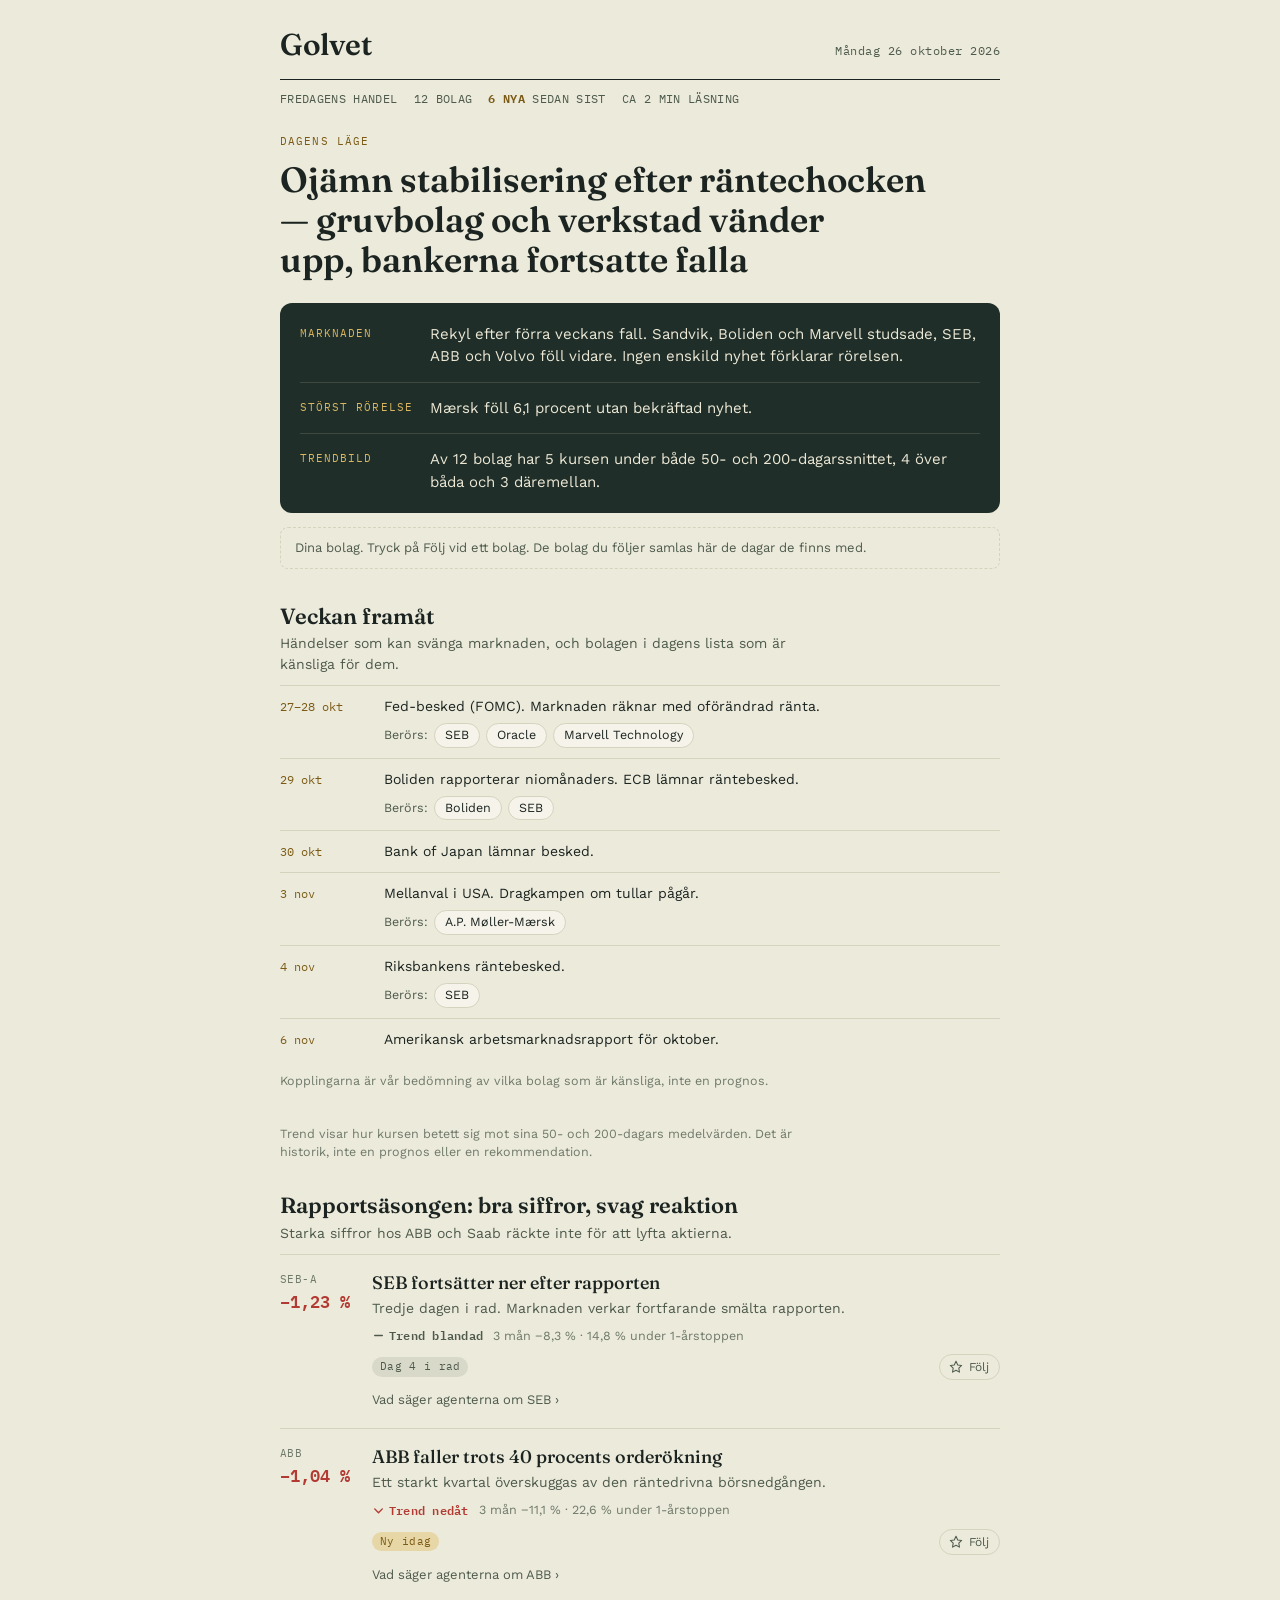
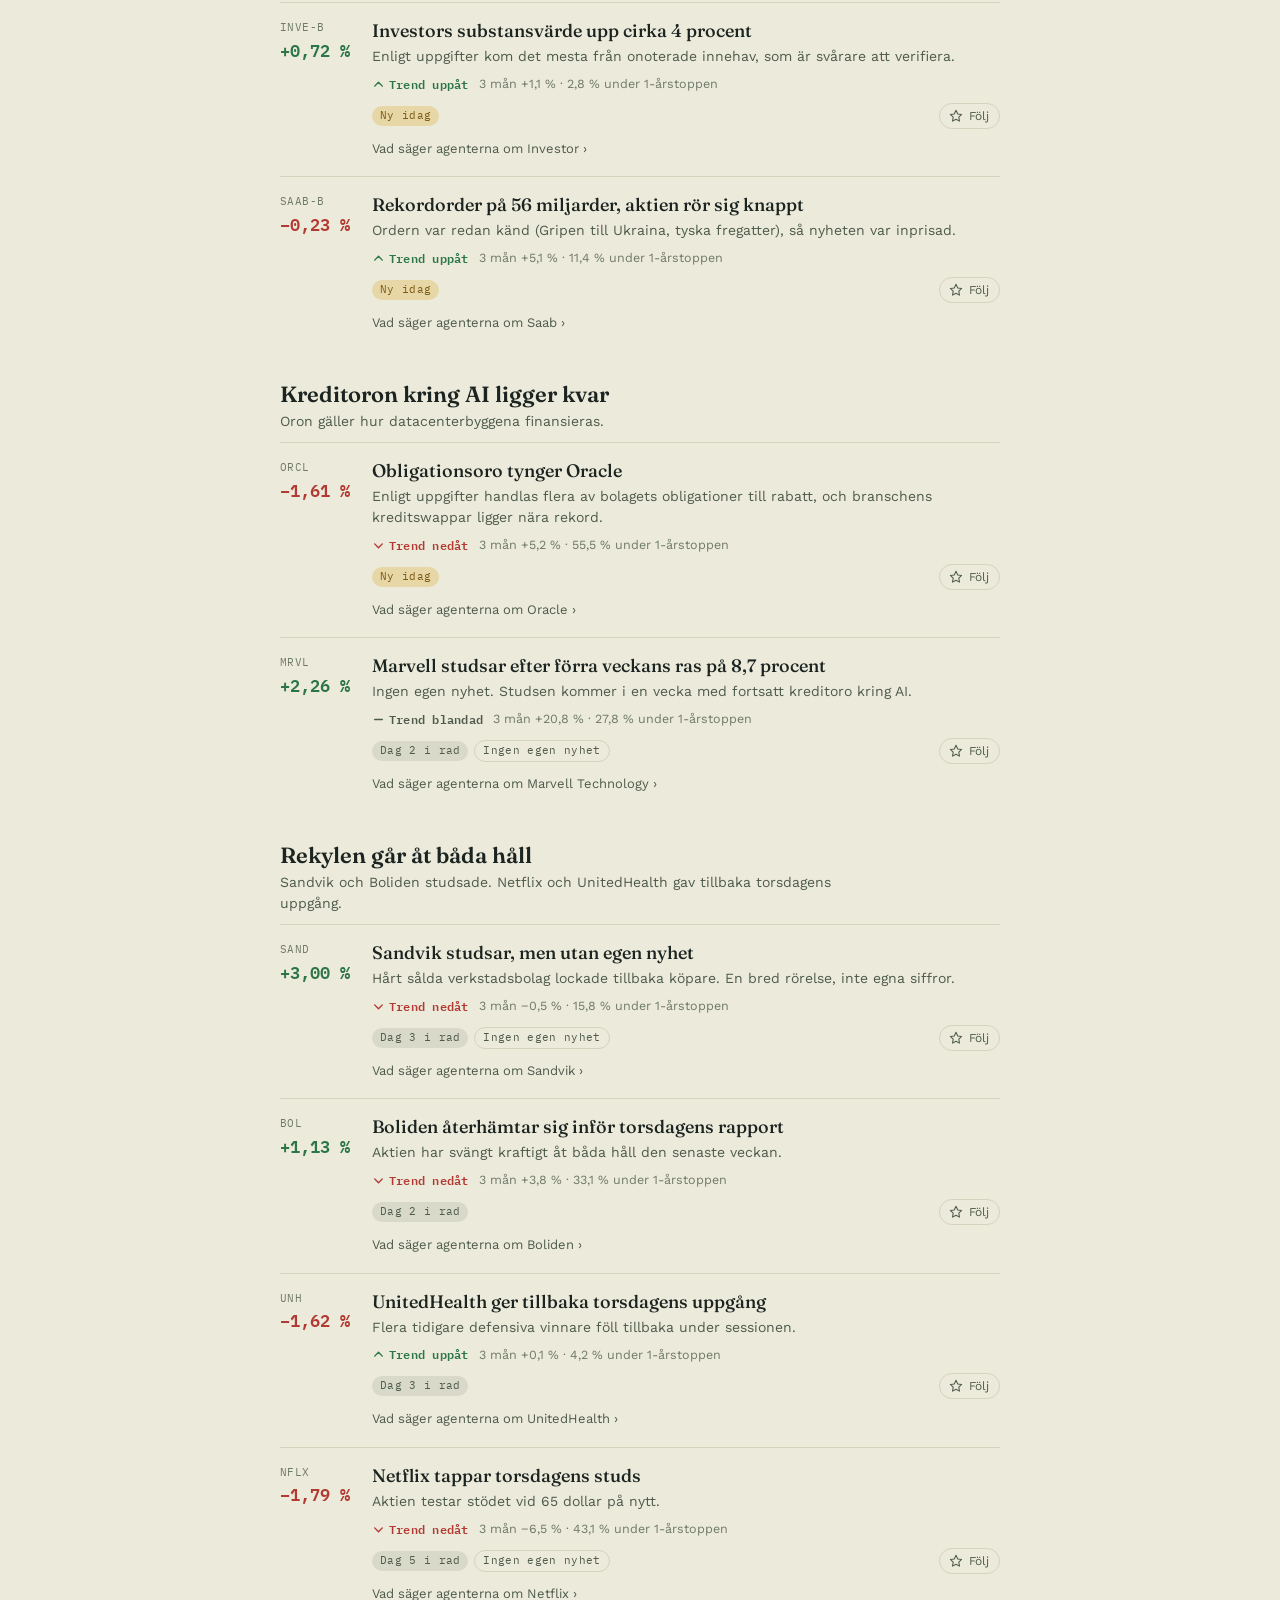
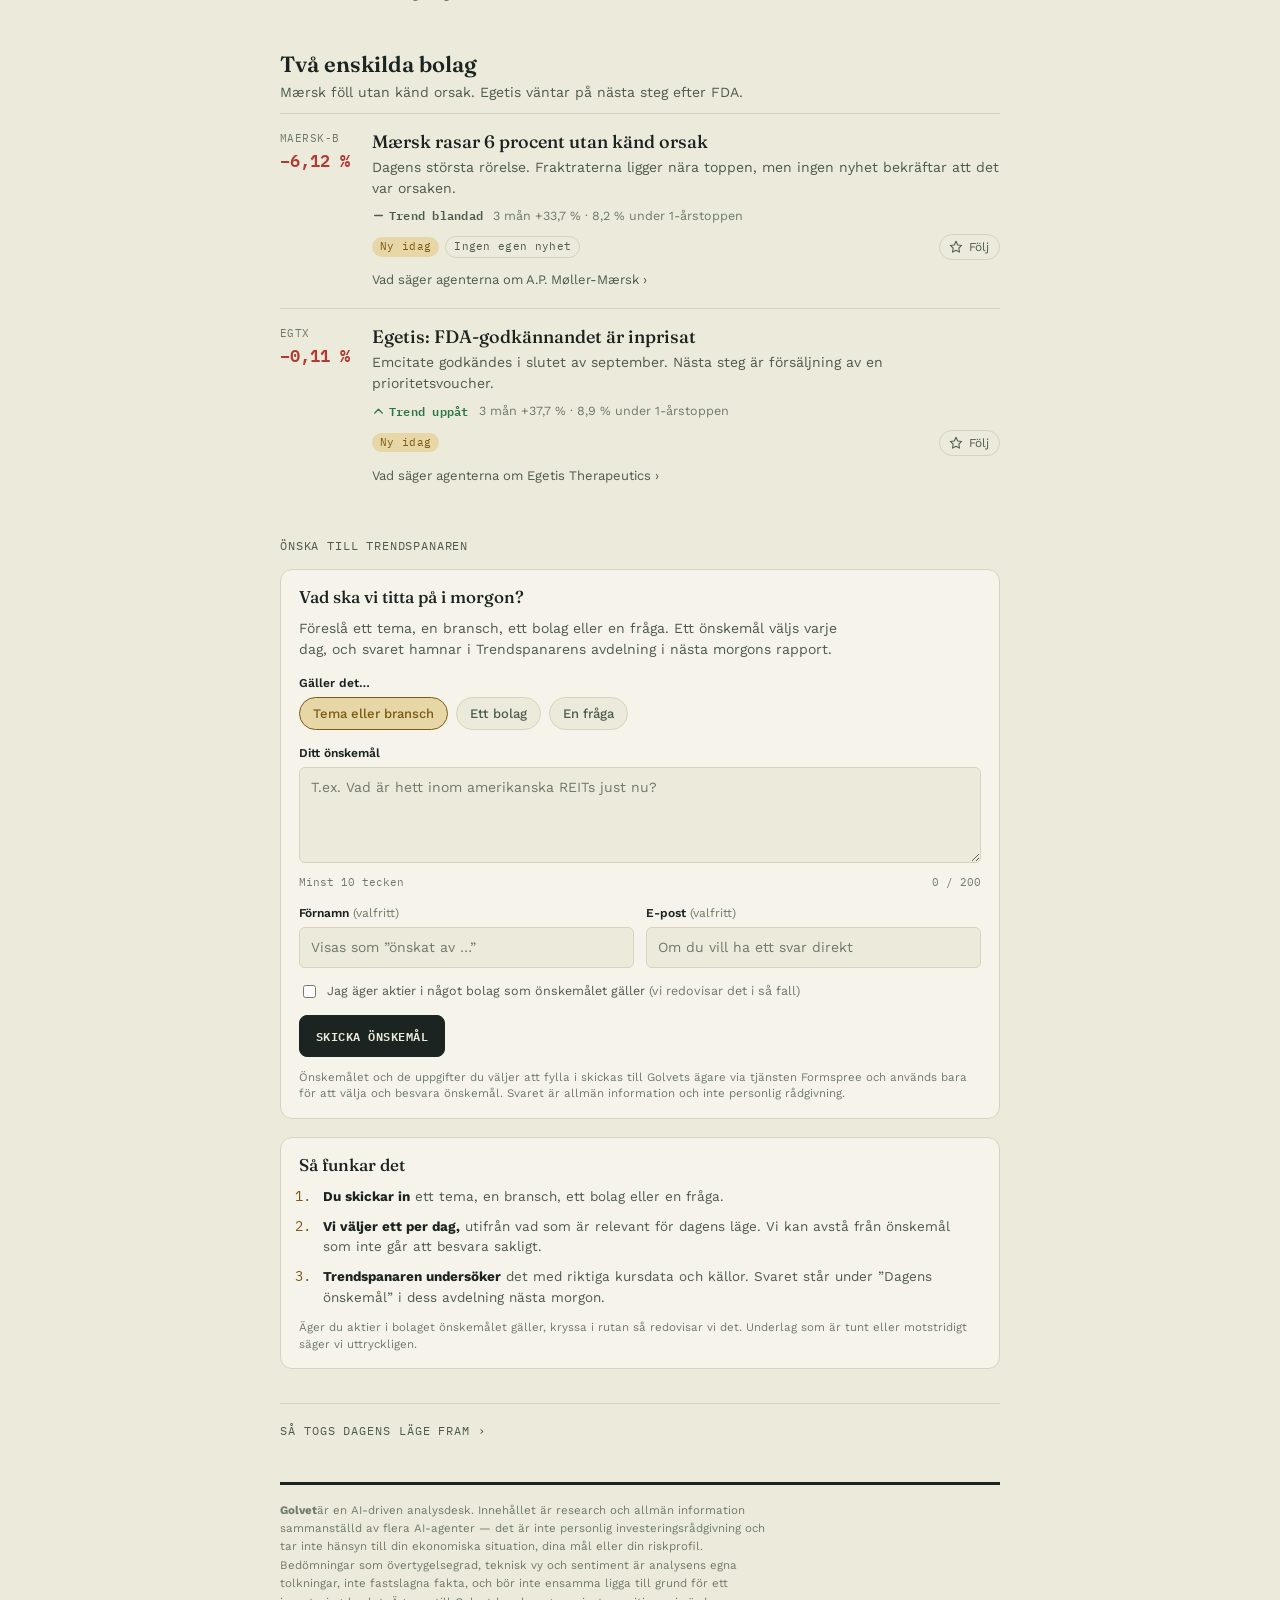
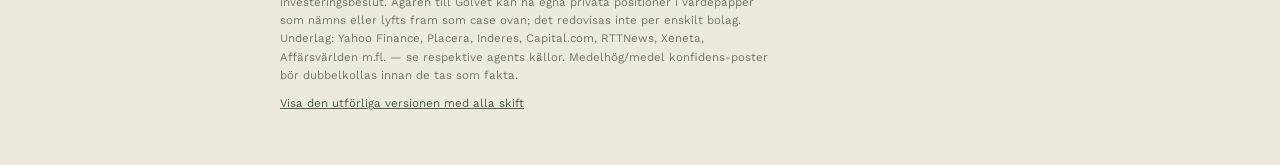
==== commit fd03545c: "Ny layout pa forstasidan, gamla layouten kvar pa /klassisk/" ====
--- a/idag/index.html
+++ b/idag/index.html
@@ -1,150 +1 @@
-<!doctype html><html lang="sv"><head><meta charset="utf-8"><meta name="viewport" content="width=device-width,initial-scale=1"><meta name="robots" content="noindex"></head><body>
-<title>Golvet Idag</title>
-<link rel="preconnect" href="https://fonts.gstatic.com" crossorigin>
-<link rel="stylesheet" href="https://fonts.googleapis.com/css2?family=Fraunces:opsz,wght@9..144,500;9..144,600&family=Work+Sans:wght@400;500;600&family=IBM+Plex+Mono:wght@400;500;600&display=swap">
-<style>
-:root{
-  --paper:#ECEADB; --surface:#F6F4EA; --ink:#1B2420; --ink-soft:#4E5B4C; --ink-faint:#7C8776; --line:#D5D3BD;
-  --desk:#1F2E28; --desk-ink:#ECE8D6; --desk-soft:#B7BFA9; --glance:#D9B65F;
-  --brass:#7A5A14; --brass-soft:#E7D6A6; --up:#2B7547; --down:#B23A32;
-  --f-display:'Fraunces', Georgia, serif; --f-body:'Work Sans', system-ui, sans-serif; --f-mono:'IBM Plex Mono', ui-monospace, monospace;
-  color-scheme:light;
-}
-@media (prefers-color-scheme: dark){ :root:not([data-theme="light"]){
-  --paper:#13160E; --surface:#1A1E14; --ink:#E7E4D2; --ink-soft:#AEB39C; --ink-faint:#6E7362; --line:#2B3024;
-  --desk:#222E26; --desk-ink:#EFEBD8; --desk-soft:#9BA48D; --brass:#D9A53F; --brass-soft:#3B2E14; --up:#4CAF6E; --down:#E2645F; color-scheme:dark; } }
-:root[data-theme="dark"]{
-  --paper:#13160E; --surface:#1A1E14; --ink:#E7E4D2; --ink-soft:#AEB39C; --ink-faint:#6E7362; --line:#2B3024;
-  --desk:#222E26; --desk-ink:#EFEBD8; --desk-soft:#9BA48D; --brass:#D9A53F; --brass-soft:#3B2E14; --up:#4CAF6E; --down:#E2645F; color-scheme:dark; }
-*{box-sizing:border-box}
-body{margin:0;background:var(--paper);color:var(--ink);font-family:var(--f-body);font-size:15px;line-height:1.5}
-.page{max-width:760px;margin:0 auto;padding-inline:20px;padding-block:22px 56px}
-h1,h2,h3,p,ul{margin:0}
-ul{padding:0;list-style:none}
-.mast{display:flex;justify-content:space-between;align-items:baseline;gap:12px;flex-wrap:wrap;padding-bottom:12px;border-bottom:1px solid var(--ink)}
-.word{font-family:var(--f-display);font-weight:600;font-size:30px;letter-spacing:-.01em}
-.date{font-family:var(--f-mono);font-size:12px;color:var(--ink-soft);letter-spacing:.04em}
-.edition{display:flex;gap:16px;flex-wrap:wrap;padding-block:10px 0;font-family:var(--f-mono);font-size:11.5px;color:var(--ink-soft);letter-spacing:.03em;text-transform:uppercase}
-.edition b{color:var(--brass);font-weight:600}
-.lead{padding-block:26px 18px}
-.eyebrow{font-family:var(--f-mono);font-size:11px;letter-spacing:.1em;text-transform:uppercase;color:var(--brass);margin-bottom:10px}
-h1{font-family:var(--f-display);font-weight:600;font-size:clamp(25px,6.4vw,35px);line-height:1.15;text-wrap:balance}
-.glance{background:var(--desk);color:var(--desk-ink);border-radius:12px;padding:6px 20px;margin-block:4px 0}
-.g{display:grid;grid-template-columns:116px 1fr;gap:14px;padding-block:14px;border-top:1px solid rgba(236,232,214,.14)}
-.g:first-child{border-top:none}
-.gl{font-family:var(--f-mono);font-size:10.5px;letter-spacing:.1em;text-transform:uppercase;color:var(--glance);padding-top:3px}
-.gt{font-size:15px;line-height:1.5}
-.mine{margin-block:14px 0;padding:10px 14px;border:1px dashed var(--line);border-radius:8px;font-size:13px;color:var(--ink-soft)}
-.mine .chips{display:flex;gap:8px;flex-wrap:wrap;margin-top:8px}
-.chip{display:inline-flex;gap:8px;align-items:baseline;padding:4px 10px;border:1px solid var(--line);border-radius:999px;background:var(--surface);font-family:var(--f-mono);font-size:12px}
-.chip .up{color:var(--up)}.chip .down{color:var(--down)}
-.group{padding-block:30px 0}
-h2{font-family:var(--f-display);font-weight:600;font-size:22px;line-height:1.2;text-wrap:balance}
-.gsum{font-size:14px;color:var(--ink-soft);margin-top:4px;max-width:62ch}
-.rows{margin-top:10px}
-.row{display:grid;grid-template-columns:78px 1fr;gap:14px;padding-block:16px;border-top:1px solid var(--line)}
-.num{display:flex;flex-direction:column;gap:2px}
-.tick{font-family:var(--f-mono);font-size:11px;color:var(--ink-faint);letter-spacing:.04em}
-.move{font-family:var(--f-mono);font-weight:600;font-size:17px;font-variant-numeric:tabular-nums;white-space:nowrap}
-.move.up{color:var(--up)}.move.down{color:var(--down)}
-h3{font-family:var(--f-display);font-weight:500;font-size:18px;line-height:1.28;text-wrap:balance}
-.why{font-size:14px;color:var(--ink-soft);margin-top:4px}
-.tags{display:flex;flex-wrap:wrap;gap:6px;align-items:center;margin-top:9px}
-.tag{font-family:var(--f-mono);font-size:10.5px;letter-spacing:.03em;padding:2px 8px;border-radius:999px;background:color-mix(in srgb,var(--ink-soft) 12%,transparent);color:var(--ink-soft)}
-.tag.new{background:var(--brass-soft);color:var(--brass)}
-.tag.quiet{background:transparent;border:1px solid var(--line)}
-.follow{margin-left:auto;display:inline-flex;gap:5px;align-items:center;background:none;border:1px solid var(--line);border-radius:999px;padding:3px 10px 3px 8px;font:inherit;font-size:12px;color:var(--ink-soft);cursor:pointer}
-.follow svg{fill:none;stroke:currentColor}
-.follow[aria-pressed="true"]{color:var(--brass);border-color:var(--brass)}
-.follow[aria-pressed="true"] svg{fill:currentColor}
-.follow:hover{border-color:var(--ink-faint)}
-:focus-visible{outline:2px solid var(--brass);outline-offset:2px}
-details{margin-top:8px}
-summary{cursor:pointer;font-size:13px;color:var(--ink-soft);list-style:none;display:inline-block;padding-block:2px}
-summary::-webkit-details-marker{display:none}
-summary::after{content:" \203A";}
-details[open] summary::after{content:" \2039";}
-.det{margin-top:8px;padding:12px 14px;background:var(--surface);border-radius:8px;display:flex;flex-direction:column;gap:8px;font-size:13.5px}
-.det b{color:var(--ink)}
-.src{font-family:var(--f-mono);font-size:11px;color:var(--ink-faint)}
-.week{padding-block:34px 0}
-.cal{margin-top:10px}
-.cal li{display:grid;grid-template-columns:92px 1fr;gap:12px;padding-block:9px;border-top:1px solid var(--line);font-size:14px}
-.cd{font-family:var(--f-mono);font-size:12px;color:var(--brass);padding-top:2px}
-.back{margin-top:34px;border-top:1px solid var(--line);padding-top:6px}
-.back summary{font-family:var(--f-mono);font-size:11.5px;letter-spacing:.08em;text-transform:uppercase;padding-block:12px}
-.lens{display:flex;flex-direction:column;gap:10px;margin-top:6px;font-size:13.5px;color:var(--ink-soft)}
-.lens b{color:var(--ink);display:block;font-weight:600}
-footer{margin-top:30px;padding-top:16px;border-top:3px solid var(--ink)}
-footer p{font-size:11.5px;color:var(--ink-faint);line-height:1.6;max-width:70ch}
-.trend{display:flex;flex-wrap:wrap;gap:3px 10px;align-items:center;margin-top:8px}
-.tl{display:inline-flex;gap:4px;align-items:center;font-family:var(--f-mono);font-size:11.5px;font-weight:600;letter-spacing:.02em}
-.tl svg{fill:none;stroke:currentColor;stroke-width:2.6;stroke-linecap:round;stroke-linejoin:round}
-.tl.up{color:var(--up)}.tl.down{color:var(--down)}.tl.mid{color:var(--ink-soft)}
-.tm{font-size:12.5px;color:var(--ink-faint)}
-.berors{display:flex;flex-wrap:wrap;gap:6px;align-items:center;margin-top:6px;font-size:12.5px;color:var(--ink-soft)}
-.chip2{text-decoration:none;color:var(--ink);padding:2px 10px;border:1px solid var(--line);border-radius:999px;background:var(--surface);font-size:12.5px}
-.chip2:hover{border-color:var(--brass)}
-.legend{font-size:12.5px;color:var(--ink-faint);margin-top:12px;max-width:70ch}
-.row{scroll-margin-top:16px}
-.agents{display:flex;flex-direction:column;gap:10px;padding-bottom:10px;border-bottom:1px solid var(--line)}
-.ag{display:grid;grid-template-columns:96px 1fr;gap:12px}
-.al{font-family:var(--f-mono);font-size:10.5px;letter-spacing:.06em;text-transform:uppercase;color:var(--brass);padding-top:3px}
-.qt{color:var(--ink-faint);font-style:italic}
-@media (max-width:480px){.ag{grid-template-columns:1fr;gap:2px}}
-@media (max-width:480px){
-  .g{grid-template-columns:1fr;gap:4px}
-  .row{grid-template-columns:64px 1fr;gap:12px}
-  .move{font-size:15px}
-  h3{font-size:17px}
-}
-</style>
-<div class="page">
-<header><div class="mast"><span class="word">Golvet</span><span class="date">Måndag 26 oktober 2026</span></div><div class="edition"><span>Fredagens handel</span><span>12 bolag</span><span><b>6 nya</b> sedan sist</span><span>3 min läsning</span></div></header>
-<section class="lead"><p class="eyebrow">Dagens läge</p><h1>Ojämn stabilisering efter räntechocken: gruv och verkstad vänder upp, bankerna faller vidare</h1></section>
-<div class="glance"><div class="g"><span class="gl">Marknaden</span><span class="gt">Rekyl efter förra veckans fall. Sandvik, Boliden och Marvell studsade, SEB, ABB och Volvo föll vidare. Ingen enskild nyhet förklarar rörelsen.</span></div><div class="g"><span class="gl">Störst rörelse</span><span class="gt">Mærsk föll 6,1 procent utan bekräftad nyhet.</span></div><div class="g"><span class="gl">Trendbild</span><span class="gt">Av 12 bolag har 5 kursen under både 50- och 200-dagarssnittet, 4 över båda och 3 däremellan.</span></div></div>
-<div class="mine" id="mine"></div>
-<section class="week"><h2>Veckan framåt</h2><p class="gsum">Händelser som kan svänga marknaden, och bolagen i dagens lista som är känsliga för dem.</p><ul class="cal"><li><span class="cd">27–28 okt</span><div><span>Fed-besked (FOMC). Marknaden räknar med oförändrad ränta.</span><div class="berors"><span>Berörs:</span><a class="chip2" href="#c-SEB-A">SEB</a><a class="chip2" href="#c-ORCL">Oracle</a><a class="chip2" href="#c-MRVL">Marvell Technology</a></div></div></li><li><span class="cd">29 okt</span><div><span>Boliden rapporterar niomånaders. ECB lämnar räntebesked.</span><div class="berors"><span>Berörs:</span><a class="chip2" href="#c-BOL">Boliden</a><a class="chip2" href="#c-SEB-A">SEB</a></div></div></li><li><span class="cd">30 okt</span><div><span>Bank of Japan lämnar besked.</span></div></li><li><span class="cd">3 nov</span><div><span>Mellanval i USA. Dragkampen om tullar pågår.</span><div class="berors"><span>Berörs:</span><a class="chip2" href="#c-MAERSK-B">A.P. Møller-Mærsk</a></div></div></li><li><span class="cd">4 nov</span><div><span>Riksbankens räntebesked.</span><div class="berors"><span>Berörs:</span><a class="chip2" href="#c-SEB-A">SEB</a></div></div></li><li><span class="cd">6 nov</span><div><span>Amerikansk arbetsmarknadsrapport för oktober.</span></div></li></ul><p class="legend">Kopplingarna är vår bedömning av vilka bolag som är känsliga, inte en prognos.</p></section>
-<p class="legend" style="margin-top:34px">Trend visar hur kursen betett sig mot sina 50- och 200-dagars medelvärden. Det är historik, inte en prognos eller en rekommendation.</p>
-<section class="group"><h2>Rapportsäsongen: bra siffror, svag reaktion</h2><p class="gsum">Starka siffror hos ABB och Saab räckte inte för att lyfta aktierna.</p><ul class="rows"><li class="row" id="c-SEB-A" data-t="SEB-A" data-mv="−1,23 %" data-co="SEB"><div class="num"><span class="tick">SEB-A</span><span class="move down">−1,23 %</span></div><div class="body"><h3>SEB fortsätter ner efter rapporten</h3><p class="why">Tredje dagen i rad. Marknaden verkar fortfarande smälta rapporten.</p><div class="trend"><span class="tl mid"><svg viewBox="0 0 24 24" width="13" height="13" aria-hidden="true"><path d="M5 12h14"/></svg>Trend blandad</span><span class="tm">3 mån −8,3 % · 14,8 % under 1-årstoppen</span></div><div class="tags"><span class="tag">Dag 4 i rad</span><button class="follow" type="button" aria-pressed="false" aria-label="Följ SEB"><svg viewBox="0 0 24 24" width="16" height="16" aria-hidden="true"><path d="M12 3.5l2.6 5.4 5.9.8-4.3 4.1 1 5.9L12 16.9l-5.2 2.8 1-5.9-4.3-4.1 5.9-.8z" stroke-width="1.6" stroke-linejoin="round"/></svg><span>Följ</span></button></div><details><summary>Vad säger agenterna om SEB</summary><div class="det"><div class="agents"><div class="ag"><span class="al">Bolag och analytiker</span><span class="at">SEB föll ytterligare dagen efter sin rapport och Volvo Group samt ABB gav tillbaka mer mark.</span></div><div class="ag"><span class="al">Sentiment</span><span class="at">SEB fortsatte att tyngas av osäkerheten kring sitt rapportutfall.</span></div><div class="ag"><span class="al">Riskgranskare</span><span class="at"><b>Bull:</b> ett fortsatt fall utan ny nyhet kan vara en sen överreaktion på förra veckans rapport. <b>Bear:</b> att nedgången fortsätter flera dagar efter rapporten tyder på att marknaden fortfarande smälter något negativt i den.</span></div><div class="ag"><span class="al">Omvärld</span><span class="at">Räntebesked från Fed (28 okt) och ECB (29 okt), och sedan Riksbanken 4 nov, kan styra hur bankerna handlas.</span></div></div><p><b>Så rörde sig aktien.</b> SEB föll ytterligare 1,23 procent till 201,10 kronor (dagsintervall 200,70–204,80 kronor, volym 6 109 999 aktier), tredje handelsdagen i rad med nedgång efter bankens kvartalsrapport förra veckan. Att fallet fortsätter flera dagar efter rapporten, snarare än att stanna på rapportdagen, tyder på att marknaden fortfarande smälter detaljer i resultatet eller ledningens kommentarer.</p><p><b>Trend.</b> Pris 201,10, 50-dagars medelvärde 224,88, 200-dagars 200,96. Över båda räknas som uppåt, under båda som nedåt. Det beskriver hur kursen betett sig, inte en prognos.</p><p class="src">Påverkan: Negativ. Källa: Yahoo Finance (23/10).</p></div></details></div></li><li class="row" id="c-ABB" data-t="ABB" data-mv="−1,04 %" data-co="ABB"><div class="num"><span class="tick">ABB</span><span class="move down">−1,04 %</span></div><div class="body"><h3>ABB faller trots 40 procents orderökning</h3><p class="why">Ett starkt kvartal överskuggas av den räntedrivna börsnedgången.</p><div class="trend"><span class="tl down"><svg viewBox="0 0 24 24" width="13" height="13" aria-hidden="true"><path d="M5 9l7 7 7-7"/></svg>Trend nedåt</span><span class="tm">3 mån −11,1 % · 22,6 % under 1-årstoppen</span></div><div class="tags"><span class="tag new">Ny idag</span><button class="follow" type="button" aria-pressed="false" aria-label="Följ ABB"><svg viewBox="0 0 24 24" width="16" height="16" aria-hidden="true"><path d="M12 3.5l2.6 5.4 5.9.8-4.3 4.1 1 5.9L12 16.9l-5.2 2.8 1-5.9-4.3-4.1 5.9-.8z" stroke-width="1.6" stroke-linejoin="round"/></svg><span>Följ</span></button></div><details><summary>Vad säger agenterna om ABB</summary><div class="det"><div class="agents"><div class="ag"><span class="al">Bolag och analytiker</span><span class="at">SEB föll ytterligare dagen efter sin rapport och Volvo Group samt ABB gav tillbaka mer mark.</span></div><div class="ag"><span class="al">Sentiment</span><span class="at">Starka siffror överskuggas av bredare ränteoro. Orderingången steg 40 procent och det operativa EBITA-resultatet uppgick till 2 026 miljoner dollar med en marginal på 20,8 procent, men aktien har ändå fallit sedan rapporten.</span></div><div class="ag"><span class="al">Riskgranskare</span><span class="at"><b>Bull:</b> ett starkt kvartalsresultat med 40 procents orderökning borde på sikt stödja aktien. <b>Bear:</b> aktien har fortsatt falla efter rapporten, vilket visar att den breda ränteoron väger tyngre än bolagets egna siffror just nu.</span></div><div class="ag"><span class="al">Omvärld</span><span class="at">Veckans räntebesked kan fortsätta överskugga bolagets starka rapport.</span></div></div><p><b>Så rörde sig aktien.</b> ABB föll 1,04 procent till 817,00 kronor (dagsintervall 811,80–837,80 kronor, volym 833 475 aktier), trots att bolaget tidigare i veckan redovisade ett starkt tredje kvartal med 40 procents orderökning till 12,1 miljarder dollar och 14 procents intäktstillväxt, driven av efterfrågan från datacenter och elektrifiering. Aktien har fortsatt att falla efter rapporten i takt med den bredare räntedrivna börsnedgången.</p><p><b>Trend.</b> Pris 817,00, 50-dagars medelvärde 938,38, 200-dagars 899,07. Över båda räknas som uppåt, under båda som nedåt. Det beskriver hur kursen betett sig, inte en prognos.</p><p class="src">Påverkan: Blandad. Källa: Yahoo Finance (23/10), ABB (Q3-rapport, 20/10).</p></div></details></div></li><li class="row" id="c-INVE-B" data-t="INVE-B" data-mv="+0,72 %" data-co="Investor"><div class="num"><span class="tick">INVE-B</span><span class="move up">+0,72 %</span></div><div class="body"><h3>Investors substansvärde upp cirka 4 procent</h3><p class="why">Enligt uppgifter kom det mesta från onoterade innehav, som är svårare att verifiera.</p><div class="trend"><span class="tl up"><svg viewBox="0 0 24 24" width="13" height="13" aria-hidden="true"><path d="M5 15l7-7 7 7"/></svg>Trend uppåt</span><span class="tm">3 mån +1,1 % · 2,8 % under 1-årstoppen</span></div><div class="tags"><span class="tag new">Ny idag</span><button class="follow" type="button" aria-pressed="false" aria-label="Följ Investor"><svg viewBox="0 0 24 24" width="16" height="16" aria-hidden="true"><path d="M12 3.5l2.6 5.4 5.9.8-4.3 4.1 1 5.9L12 16.9l-5.2 2.8 1-5.9-4.3-4.1 5.9-.8z" stroke-width="1.6" stroke-linejoin="round"/></svg><span>Följ</span></button></div><details><summary>Vad säger agenterna om Investor</summary><div class="det"><div class="agents"><div class="ag"><span class="al">Bolag och analytiker</span><span class="at">Investor AB:s niomånadersrapport visade enligt uppgifter ett substansvärde som stigit cirka 4 procent till runt 411 kronor per aktie, med merparten av ökningen i de onoterade innehaven i Patricia Industries snarare än i de börsnoterade bolagen.</span></div><div class="ag"><span class="al">Sentiment</span><span class="at">Investor AB:s starka substansvärdestillväxt, driven av de onoterade innehaven snarare än de börsnoterade, möttes av en förhållandevis odramatisk kursreaktion (+0,72%) — ett tecken på att marknaden redan väntat sig styrka i Patricia Industries.</span></div><div class="ag"><span class="al">Riskgranskare</span><span class="at"><b>Bull:</b> en starkare substansvärdestillväxt än väntat, driven av Patricia Industries, ger en tydlig fundamental grund. <b>Bear:</b> den modesta kursreaktionen tyder på att marknaden redan prisat in styrkan, vilket begränsar uppsidan på kort sikt.</span></div><div class="ag"><span class="al">Omvärld</span><span class="at">Mölnlycke väntas delas i två fristående bolag, enligt uppgifter.</span></div></div><p><b>Så rörde sig aktien.</b> Investor B steg 0,72 procent till 412,00 kronor (dagsintervall 407,55–412,00 kronor, volym 2 566 866 aktier) sedan bolaget enligt uppgifter redovisat ett substansvärde som stigit cirka 4 procent under tredje kvartalet till runt 411 kronor per aktie. Merparten av ökningen, uppskattningsvis omkring 34 miljarder kronor, kom från de onoterade innehaven i Patricia Industries snarare än från de börsnoterade bolagen, som enligt samma uppgifter bara gav en avkastning på runt 1 procent.</p><p><b>Trend.</b> Pris 412,00, 50-dagars medelvärde 409,64, 200-dagars 383,43. Över båda räknas som uppåt, under båda som nedåt. Det beskriver hur kursen betett sig, inte en prognos.</p><p class="src">Påverkan: Positiv. Källa: Yahoo Finance (23/10), Investor AB (delårsredogörelse, 16/10).</p></div></details></div></li><li class="row" id="c-SAAB-B" data-t="SAAB-B" data-mv="−0,23 %" data-co="Saab"><div class="num"><span class="tick">SAAB-B</span><span class="move down">−0,23 %</span></div><div class="body"><h3>Rekordorder på 56 miljarder, aktien rör sig knappt</h3><p class="why">Ordern var redan känd (Gripen till Ukraina, tyska fregatter), så nyheten var inprisad.</p><div class="trend"><span class="tl up"><svg viewBox="0 0 24 24" width="13" height="13" aria-hidden="true"><path d="M5 15l7-7 7 7"/></svg>Trend uppåt</span><span class="tm">3 mån +5,1 % · 11,4 % under 1-årstoppen</span></div><div class="tags"><span class="tag new">Ny idag</span><button class="follow" type="button" aria-pressed="false" aria-label="Följ Saab"><svg viewBox="0 0 24 24" width="16" height="16" aria-hidden="true"><path d="M12 3.5l2.6 5.4 5.9.8-4.3 4.1 1 5.9L12 16.9l-5.2 2.8 1-5.9-4.3-4.1 5.9-.8z" stroke-width="1.6" stroke-linejoin="round"/></svg><span>Följ</span></button></div><details><summary>Vad säger agenterna om Saab</summary><div class="det"><div class="agents"><div class="ag"><span class="al">Bolag och analytiker</span><span class="at">Saab publicerade sin rapport på fredagen med en exceptionellt hög orderingång kopplad till redan kända Gripen- och fregattordrar, men aktien rörde sig knappt.</span></div><div class="ag"><span class="al">Sentiment</span><span class="at">Rekordorder redan inprisad, fokus skiftar till leverans. Analytiker hade inför rapporten lyft fram leveranstakt och kassaflöde som viktigare än orderingången, eftersom de stora systemordrarna redan var kända.</span></div><div class="ag"><span class="al">Riskgranskare</span><span class="at"><b>Bull:</b> en exceptionellt hög orderingång stärker intäktssynligheten flera år framåt. <b>Bear:</b> aktiens uteblivna reaktion visar att förväntningarna redan var högt ställda efter sommarens kontraktsnyheter.</span></div><div class="ag"><span class="al">Omvärld</span><span class="at">Gripen-ordern till Ukraina och de tyska fregattbeställningarna är redan kända. Fokus flyttas till leveranserna.</span></div></div><p><b>Så rörde sig aktien.</b> Saab föll marginellt, 0,23 procent till 646,50 kronor (dagsintervall 624,00–652,80 kronor, volym 1 977 286 aktier), trots att bolaget i sin niomånadersrapport på fredagen enligt analytikerförväntningar redovisade en exceptionellt hög orderingång på omkring 56 miljarder kronor, driven av redan kända Gripen-order till Ukraina och tyska fregattbeställningar.</p><p><b>Trend.</b> Pris 646,50, 50-dagars medelvärde 619,57, 200-dagars 607,52. Över båda räknas som uppåt, under båda som nedåt. Det beskriver hur kursen betett sig, inte en prognos.</p><p class="src">Påverkan: Blandad. Källa: Yahoo Finance (23/10), Inderes (förhandskommentar, 19/10).</p></div></details></div></li></ul></section><section class="group"><h2>Kreditoron kring AI ligger kvar</h2><p class="gsum">Oron gäller hur datacenterbyggena finansieras.</p><ul class="rows"><li class="row" id="c-ORCL" data-t="ORCL" data-mv="−1,61 %" data-co="Oracle"><div class="num"><span class="tick">ORCL</span><span class="move down">−1,61 %</span></div><div class="body"><h3>Obligationsoro tynger Oracle</h3><p class="why">Enligt uppgifter handlas flera av bolagets obligationer till rabatt, och branschens kreditswappar ligger nära rekord.</p><div class="trend"><span class="tl down"><svg viewBox="0 0 24 24" width="13" height="13" aria-hidden="true"><path d="M5 9l7 7 7-7"/></svg>Trend nedåt</span><span class="tm">3 mån +5,2 % · 55,5 % under 1-årstoppen</span></div><div class="tags"><span class="tag new">Ny idag</span><button class="follow" type="button" aria-pressed="false" aria-label="Följ Oracle"><svg viewBox="0 0 24 24" width="16" height="16" aria-hidden="true"><path d="M12 3.5l2.6 5.4 5.9.8-4.3 4.1 1 5.9L12 16.9l-5.2 2.8 1-5.9-4.3-4.1 5.9-.8z" stroke-width="1.6" stroke-linejoin="round"/></svg><span>Följ</span></button></div><details><summary>Vad säger agenterna om Oracle</summary><div class="det"><div class="agents"><div class="ag"><span class="al">Bolag och analytiker</span><span class="at"><span class="qt">Ingen kommentar idag.</span></span></div><div class="ag"><span class="al">Sentiment</span><span class="at">Kreditoron kring AI-bolagens datacenterfinansiering fortsatte att tynga sentimentet för Oracle, vars obligationer handlats med rabatt de senaste veckorna.</span></div><div class="ag"><span class="al">Riskgranskare</span><span class="at"><b>Bull:</b> bolaget har fortfarande investment-grade-tillgång till kapital till skillnad från mer skuldtyngda AI-infrastrukturbolag. <b>Bear:</b> obligationer som handlas med rabatt är ett tidigt varningstecken som historiskt ofta föregått vidare kursfall.</span></div><div class="ag"><span class="al">Omvärld</span><span class="at">Obligationsmarknadens oro kring AI-datacenter, och Fed-beskedet 28 okt.</span></div></div><p><b>Så rörde sig aktien.</b> Oracle föll 1,61 procent till 126,16 dollar (dagsintervall 124,40–128,33 dollar, volym 19 159 076 aktier), i en fortsatt svag session för bolag kopplade till AI-infrastrukturens finansiering. Flera av Oracles längre obligationer har enligt uppgifter handlats till rabatt de senaste veckorna, och kreditswappar för branschen ligger kvar nära rekordnivåer.</p><p><b>Trend.</b> Pris 126,16, 50-dagars medelvärde 142,89, 200-dagars 158,55. Över båda räknas som uppåt, under båda som nedåt. Det beskriver hur kursen betett sig, inte en prognos.</p><p class="src">Påverkan: Negativ. Källa: Yahoo Finance (23/10), businessday.co.za (15/10), letsdatascience.com (18/10).</p></div></details></div></li><li class="row" id="c-MRVL" data-t="MRVL" data-mv="+2,26 %" data-co="Marvell Technology"><div class="num"><span class="tick">MRVL</span><span class="move up">+2,26 %</span></div><div class="body"><h3>Marvell studsar efter förra veckans ras på 8,7 procent</h3><p class="why">Ingen egen nyhet. Studsen kommer i en vecka med fortsatt kreditoro kring AI.</p><div class="trend"><span class="tl mid"><svg viewBox="0 0 24 24" width="13" height="13" aria-hidden="true"><path d="M5 12h14"/></svg>Trend blandad</span><span class="tm">3 mån +20,8 % · 27,8 % under 1-årstoppen</span></div><div class="tags"><span class="tag">Dag 2 i rad</span><span class="tag quiet">Ingen egen nyhet</span><button class="follow" type="button" aria-pressed="false" aria-label="Följ Marvell Technology"><svg viewBox="0 0 24 24" width="16" height="16" aria-hidden="true"><path d="M12 3.5l2.6 5.4 5.9.8-4.3 4.1 1 5.9L12 16.9l-5.2 2.8 1-5.9-4.3-4.1 5.9-.8z" stroke-width="1.6" stroke-linejoin="round"/></svg><span>Följ</span></button></div><details><summary>Vad säger agenterna om Marvell Technology</summary><div class="det"><div class="agents"><div class="ag"><span class="al">Bolag och analytiker</span><span class="at"><span class="qt">Ingen kommentar idag.</span></span></div><div class="ag"><span class="al">Sentiment</span><span class="at">Marvell istället sågs som en möjlig överreaktion från förra veckans kraftiga ras och återhämtade sig.</span></div><div class="ag"><span class="al">Riskgranskare</span><span class="at"><b>Bull:</b> studsen efter förra veckans kraftiga ras talar för en överreaktion som rättas till. <b>Bear:</b> kreditoron kring AI-datacenterbyggande som utlöste raset är inte löst, bara tillfälligt lugnare.</span></div><div class="ag"><span class="al">Omvärld</span><span class="at">Samma kreditoro kring AI-datacenter, och Fed-beskedet 28 okt.</span></div></div><p><b>Så rörde sig aktien.</b> Marvell Technology steg 2,26 procent till 228,51 dollar (dagsintervall 221,38–231,62 dollar, volym 13 039 757 aktier) och återhämtade därmed en del av förra veckans kraftiga ras på 8,70 procent, utan någon ny bolagsspecifik nyhet. Uppgången kommer i en vecka då kreditoron kring AI-datacenterbyggande fortsatt ligger nära rekordnivåer för branschen i stort.</p><p><b>Trend.</b> Pris 228,51, 50-dagars medelvärde 242,95, 200-dagars 179,55. Över båda räknas som uppåt, under båda som nedåt. Det beskriver hur kursen betett sig, inte en prognos.</p><p class="src">Påverkan: Positiv. Källa: Yahoo Finance (23/10).</p></div></details></div></li></ul></section><section class="group"><h2>Rekylen går åt båda håll</h2><p class="gsum">Sandvik och Boliden studsade. Netflix och UnitedHealth gav tillbaka torsdagens uppgång.</p><ul class="rows"><li class="row" id="c-SAND" data-t="SAND" data-mv="+3,00 %" data-co="Sandvik"><div class="num"><span class="tick">SAND</span><span class="move up">+3,00 %</span></div><div class="body"><h3>Sandvik studsar, men utan egen nyhet</h3><p class="why">Hårt sålda verkstadsbolag lockade tillbaka köpare. En bred rörelse, inte egna siffror.</p><div class="trend"><span class="tl down"><svg viewBox="0 0 24 24" width="13" height="13" aria-hidden="true"><path d="M5 9l7 7 7-7"/></svg>Trend nedåt</span><span class="tm">3 mån −0,5 % · 15,8 % under 1-årstoppen</span></div><div class="tags"><span class="tag">Dag 3 i rad</span><span class="tag quiet">Ingen egen nyhet</span><button class="follow" type="button" aria-pressed="false" aria-label="Följ Sandvik"><svg viewBox="0 0 24 24" width="16" height="16" aria-hidden="true"><path d="M12 3.5l2.6 5.4 5.9.8-4.3 4.1 1 5.9L12 16.9l-5.2 2.8 1-5.9-4.3-4.1 5.9-.8z" stroke-width="1.6" stroke-linejoin="round"/></svg><span>Följ</span></button></div><details><summary>Vad säger agenterna om Sandvik</summary><div class="det"><div class="agents"><div class="ag"><span class="al">Bolag och analytiker</span><span class="at">Sandvik och Boliden återhämtade en del av sina kraftiga fall från i veckan.</span></div><div class="ag"><span class="al">Sentiment</span><span class="at">Sandvik och Boliden drog nytta av att investerare sökte efter överreaktioner att köpa tillbaka.</span></div><div class="ag"><span class="al">Riskgranskare</span><span class="at"><b>Bull:</b> studsen efter förra veckans ras tyder på en överreaktion som nu rättas till. <b>Bear:</b> ingen ny bolagsspecifik nyhet bekräftar vändningen, vilket gör den känslig för nya makrochocker.</span></div><div class="ag"><span class="al">Omvärld</span><span class="at">Räntedrivet säljtryck kan återvända under veckans tre centralbanksbesked: Fed 28 okt, ECB 29 okt och Bank of Japan 30 okt.</span></div></div><p><b>Så rörde sig aktien.</b> Sandvik steg 3,00 procent till 346,60 kronor (dagsintervall 339,50–348,00 kronor, volym 2 407 301 aktier) och återtog därmed en del av förra veckans kraftiga ras, i en session där flera tidigare hårt sålda verkstadsbolag lockade tillbaka köpare. Ingen ny bolagsspecifik nyhet hittades för fredagen, vilket tyder på att uppgången var en bred marknadsrörelse snarare än en reaktion på egna siffror.</p><p><b>Trend.</b> Pris 346,60, 50-dagars medelvärde 371,84, 200-dagars 371,41. Över båda räknas som uppåt, under båda som nedåt. Det beskriver hur kursen betett sig, inte en prognos.</p><p class="src">Påverkan: Positiv. Källa: Yahoo Finance (23/10).</p></div></details></div></li><li class="row" id="c-BOL" data-t="BOL" data-mv="+1,13 %" data-co="Boliden"><div class="num"><span class="tick">BOL</span><span class="move up">+1,13 %</span></div><div class="body"><h3>Boliden återhämtar sig inför torsdagens rapport</h3><p class="why">Aktien har svängt kraftigt åt båda håll den senaste veckan.</p><div class="trend"><span class="tl down"><svg viewBox="0 0 24 24" width="13" height="13" aria-hidden="true"><path d="M5 9l7 7 7-7"/></svg>Trend nedåt</span><span class="tm">3 mån +3,8 % · 33,1 % under 1-årstoppen</span></div><div class="tags"><span class="tag">Dag 2 i rad</span><button class="follow" type="button" aria-pressed="false" aria-label="Följ Boliden"><svg viewBox="0 0 24 24" width="16" height="16" aria-hidden="true"><path d="M12 3.5l2.6 5.4 5.9.8-4.3 4.1 1 5.9L12 16.9l-5.2 2.8 1-5.9-4.3-4.1 5.9-.8z" stroke-width="1.6" stroke-linejoin="round"/></svg><span>Följ</span></button></div><details><summary>Vad säger agenterna om Boliden</summary><div class="det"><div class="agents"><div class="ag"><span class="al">Bolag och analytiker</span><span class="at">Sandvik och Boliden återhämtade en del av sina kraftiga fall från i veckan.</span></div><div class="ag"><span class="al">Sentiment</span><span class="at">Sandvik och Boliden drog nytta av att investerare sökte efter överreaktioner att köpa tillbaka.</span></div><div class="ag"><span class="al">Riskgranskare</span><span class="at"><b>Bull:</b> ett stabilt kopparpris och en stundande rapport kan ge ytterligare stöd. <b>Bear:</b> aktien har redan svängt kraftigt utan tydlig nyhet den senaste veckan, vilket ökar risken för besvikelse på torsdag.</span></div><div class="ag"><span class="al">Omvärld</span><span class="at">Rapport torsdag 29 okt. Samma dag lämnar ECB räntebesked.</span></div></div><p><b>Så rörde sig aktien.</b> Boliden steg 1,13 procent till 483,20 kronor (dagsintervall 476,20–487,20 kronor, volym 1 369 868 aktier) och återhämtade därmed en del av förra veckans kraftiga nedgång, inför bolagets niomånadersrapport som väntas presenteras torsdagen den 29 oktober.</p><p><b>Trend.</b> Pris 483,20, 50-dagars medelvärde 535,37, 200-dagars 555,01. Över båda räknas som uppåt, under båda som nedåt. Det beskriver hur kursen betett sig, inte en prognos.</p><p class="src">Påverkan: Positiv. Källa: Yahoo Finance (23/10), Boliden (rapportinbjudan, 9/10).</p></div></details></div></li><li class="row" id="c-NFLX" data-t="NFLX" data-mv="−1,79 %" data-co="Netflix"><div class="num"><span class="tick">NFLX</span><span class="move down">−1,79 %</span></div><div class="body"><h3>Netflix tappar torsdagens studs</h3><p class="why">Aktien testar stödet vid 65 dollar på nytt.</p><div class="trend"><span class="tl down"><svg viewBox="0 0 24 24" width="13" height="13" aria-hidden="true"><path d="M5 9l7 7 7-7"/></svg>Trend nedåt</span><span class="tm">3 mån −6,5 % · 43,1 % under 1-årstoppen</span></div><div class="tags"><span class="tag">Dag 5 i rad</span><span class="tag quiet">Ingen egen nyhet</span><button class="follow" type="button" aria-pressed="false" aria-label="Följ Netflix"><svg viewBox="0 0 24 24" width="16" height="16" aria-hidden="true"><path d="M12 3.5l2.6 5.4 5.9.8-4.3 4.1 1 5.9L12 16.9l-5.2 2.8 1-5.9-4.3-4.1 5.9-.8z" stroke-width="1.6" stroke-linejoin="round"/></svg><span>Följ</span></button></div><details><summary>Vad säger agenterna om Netflix</summary><div class="det"><div class="agents"><div class="ag"><span class="al">Bolag och analytiker</span><span class="at"><span class="qt">Ingen kommentar idag.</span></span></div><div class="ag"><span class="al">Sentiment</span><span class="at">Torsdagens studs delvis uppäten redan på fredagen. Ingen ny negativ nyhet hittades; rörelsen kan spegla vinsthemtagning efter torsdagens kraftiga uppgång snarare än en ny oro.</span></div><div class="ag"><span class="al">Riskgranskare</span><span class="at"><b>Bull:</b> det långsiktiga tekniska stödet har ännu inte brutits, bara testats. <b>Bear:</b> att ge tillbaka hela förra veckans studs redan efter en dag väcker frågor om hur hållbar vändningen egentligen var.</span></div><div class="ag"><span class="al">Omvärld</span><span class="at"><span class="qt">Inget känt i dagens underlag.</span></span></div></div><p><b>Så rörde sig aktien.</b> Netflix föll 1,79 procent till 65,85 dollar (dagsintervall 65,78–67,82 dollar, volym 37 861 543 aktier) och gav därmed tillbaka en del av torsdagens kraftiga studs från det bevakade stödet vid 65 dollar. Ingen ny bolagsspecifik nyhet hittades för fredagen.</p><p><b>Trend.</b> Pris 65,85, 50-dagars medelvärde 74,27, 200-dagars 82,27. Över båda räknas som uppåt, under båda som nedåt. Det beskriver hur kursen betett sig, inte en prognos.</p><p class="src">Påverkan: Blandad. Källa: Yahoo Finance (23/10).</p></div></details></div></li><li class="row" id="c-UNH" data-t="UNH" data-mv="−1,62 %" data-co="UnitedHealth"><div class="num"><span class="tick">UNH</span><span class="move down">−1,62 %</span></div><div class="body"><h3>UnitedHealth ger tillbaka torsdagens uppgång</h3><p class="why">Flera tidigare defensiva vinnare föll tillbaka under sessionen.</p><div class="trend"><span class="tl up"><svg viewBox="0 0 24 24" width="13" height="13" aria-hidden="true"><path d="M5 15l7-7 7 7"/></svg>Trend uppåt</span><span class="tm">3 mån +0,1 % · 4,2 % under 1-årstoppen</span></div><div class="tags"><span class="tag">Dag 3 i rad</span><button class="follow" type="button" aria-pressed="false" aria-label="Följ UnitedHealth"><svg viewBox="0 0 24 24" width="16" height="16" aria-hidden="true"><path d="M12 3.5l2.6 5.4 5.9.8-4.3 4.1 1 5.9L12 16.9l-5.2 2.8 1-5.9-4.3-4.1 5.9-.8z" stroke-width="1.6" stroke-linejoin="round"/></svg><span>Följ</span></button></div><details><summary>Vad säger agenterna om UnitedHealth</summary><div class="det"><div class="agents"><div class="ag"><span class="al">Bolag och analytiker</span><span class="at"><span class="qt">Ingen kommentar idag.</span></span></div><div class="ag"><span class="al">Sentiment</span><span class="at">Defensiv styrka pausar efter flera dagars uppgång. Ingen ny negativ nyhet hittades; nedgången kan spegla en naturlig paus efter den gradvisa återhämtningen sedan rapporten den 13 oktober.</span></div><div class="ag"><span class="al">Riskgranskare</span><span class="at"><b>Bull:</b> bolaget är fortfarande i en flerårig återhämtning med stöd av positiva analytikerreaktioner. <b>Bear:</b> att ge tillbaka hela förra veckans uppgång visar att den defensiva styrkan är känslig för att riskaptiten återvänder.</span></div><div class="ag"><span class="al">Omvärld</span><span class="at"><span class="qt">Inget känt i dagens underlag.</span></span></div></div><p><b>Så rörde sig aktien.</b> UnitedHealth föll 1,62 procent till 418,09 dollar (dagsintervall 416,37–425,25 dollar, volym 3 887 329 aktier) och gav därmed tillbaka torsdagens uppgång, i en session där flera tidigare defensiva vinnare istället föll tillbaka.</p><p><b>Trend.</b> Pris 418,09, 50-dagars medelvärde 388,57, 200-dagars 361,03. Över båda räknas som uppåt, under båda som nedåt. Det beskriver hur kursen betett sig, inte en prognos.</p><p class="src">Påverkan: Blandad. Källa: Yahoo Finance (23/10).</p></div></details></div></li></ul></section><section class="group"><h2>Två enskilda bolag</h2><p class="gsum">Mærsk föll utan känd orsak. Egetis väntar på nästa steg efter FDA.</p><ul class="rows"><li class="row" id="c-EGTX" data-t="EGTX" data-mv="−0,11 %" data-co="Egetis Therapeutics"><div class="num"><span class="tick">EGTX</span><span class="move down">−0,11 %</span></div><div class="body"><h3>Egetis: FDA-godkännandet är inprisat</h3><p class="why">Emcitate godkändes i slutet av september. Nästa steg är försäljning av en prioritetsvoucher.</p><div class="trend"><span class="tl up"><svg viewBox="0 0 24 24" width="13" height="13" aria-hidden="true"><path d="M5 15l7-7 7 7"/></svg>Trend uppåt</span><span class="tm">3 mån +37,7 % · 8,9 % under 1-årstoppen</span></div><div class="tags"><span class="tag new">Ny idag</span><button class="follow" type="button" aria-pressed="false" aria-label="Följ Egetis Therapeutics"><svg viewBox="0 0 24 24" width="16" height="16" aria-hidden="true"><path d="M12 3.5l2.6 5.4 5.9.8-4.3 4.1 1 5.9L12 16.9l-5.2 2.8 1-5.9-4.3-4.1 5.9-.8z" stroke-width="1.6" stroke-linejoin="round"/></svg><span>Följ</span></button></div><details><summary>Vad säger agenterna om Egetis Therapeutics</summary><div class="det"><div class="agents"><div class="ag"><span class="al">Bolag och analytiker</span><span class="at">Den mindre hälsovårdsaktien Egetis Therapeutics väntas sälja en prioritetsvoucher kopplad till sitt amerikanska godkännande för Emcitate under fjärde kvartalet.</span></div><div class="ag"><span class="al">Sentiment</span><span class="at">Godkännandet redan inprisat, väntar på voucherförsäljning. Aktien steg omkring 13 procent och nådde en 52-veckorshögsta direkt efter FDA-godkännandet i slutet av september; sedan har kursen varit stillastående.</span></div><div class="ag"><span class="al">Riskgranskare</span><span class="at"><b>Bull:</b> ett nytt FDA-godkännande och en väntad voucherförsäljning i fjärde kvartalet ger en konkret kurstrigger. <b>Bear:</b> aktien har inte rört sig nämnvärt sedan godkännandet, vilket kan betyda att marknaden väntar på att se faktiska voucher-intäkter innan den omvärderar bolaget.</span></div><div class="ag"><span class="al">Omvärld</span><span class="at">Försäljning av prioritetsvouchern kopplad till FDA-godkännandet väntas under fjärde kvartalet.</span></div></div><p><b>Så rörde sig aktien.</b> Egetis Therapeutics handlades i princip oförändrat, -0,11 procent till 9,06 kronor (dagsintervall 8,96–9,22 kronor, volym 1 510 430 aktier), efter att den amerikanska läkemedelsmyndigheten FDA i slutet av september godkänt bolagets läkemedel Emcitate mot den sällsynta sjukdomen MCT8-brist — det första godkända behandlingsalternativet för sjukdomen i USA.</p><p><b>Trend.</b> Pris 9,06, 50-dagars medelvärde 8,33, 200-dagars 6,33. Över båda räknas som uppåt, under båda som nedåt. Det beskriver hur kursen betett sig, inte en prognos.</p><p class="src">Påverkan: Positiv. Källa: Yahoo Finance (23/10), RTTNews (29/9), mfn.se (Egetis, 31/7).</p></div></details></div></li><li class="row" id="c-MAERSK-B" data-t="MAERSK-B" data-mv="−6,12 %" data-co="A.P. Møller-Mærsk"><div class="num"><span class="tick">MAERSK-B</span><span class="move down">−6,12 %</span></div><div class="body"><h3>Mærsk rasar 6 procent utan känd orsak</h3><p class="why">Dagens största rörelse. Fraktraterna ligger nära toppen, men ingen nyhet bekräftar att det var orsaken.</p><div class="trend"><span class="tl mid"><svg viewBox="0 0 24 24" width="13" height="13" aria-hidden="true"><path d="M5 12h14"/></svg>Trend blandad</span><span class="tm">3 mån +33,7 % · 8,2 % under 1-årstoppen</span></div><div class="tags"><span class="tag new">Ny idag</span><span class="tag quiet">Ingen egen nyhet</span><button class="follow" type="button" aria-pressed="false" aria-label="Följ A.P. Møller-Mærsk"><svg viewBox="0 0 24 24" width="16" height="16" aria-hidden="true"><path d="M12 3.5l2.6 5.4 5.9.8-4.3 4.1 1 5.9L12 16.9l-5.2 2.8 1-5.9-4.3-4.1 5.9-.8z" stroke-width="1.6" stroke-linejoin="round"/></svg><span>Följ</span></button></div><details><summary>Vad säger agenterna om A.P. Møller-Mærsk</summary><div class="det"><div class="agents"><div class="ag"><span class="al">Bolag och analytiker</span><span class="at">A.P. Møller-Mærsk föll kraftigt utan någon bekräftad enskild nyhet, i en vecka då containerfraktraterna enligt branschanalytiker ligger nära sin topp.</span></div><div class="ag"><span class="al">Sentiment</span><span class="at">Kraftig nedgång utan egen bekräftad nyhet. Ingen analytikerkommentar eller bolagsnyhet specifik för Mærsk hittades för fredagen; nedgången kan spegla att marknaden redan börjar prisa in fallande fraktrater.</span></div><div class="ag"><span class="al">Riskgranskare</span><span class="at"><b>Bull:</b> ett kraftigt fall utan bekräftad nyhet kan vara en överreaktion på redan väntade, normaliserande fraktrater. <b>Bear:</b> en nedgång av den storleken utan nyhet är ovanlig och kan dölja information om fjärde kvartalet som ännu inte är offentlig.</span></div><div class="ag"><span class="al">Omvärld</span><span class="at">Containerraterna väntas enligt Xeneta falla med runt en tredjedel på tre månader. Tullstriderna i USA och mellanvalet 3 nov kan påverka handelsklimatet.</span></div></div><p><b>Så rörde sig aktien.</b> A.P. Møller-Mærsk föll kraftigt, 6,12 procent till 22 870 danska kronor (dagsintervall 22 400–22 920 danska kronor, volym 10 854 aktier), dagens klart största rörelse bland bevakade bolag. Ingen bolagsspecifik nyhet hittades som förklarar fallet, men det kommer i en vecka då containerfraktraterna enligt branschanalytiker ligger nära sin topp efter höstens oro kring Hormuzsundet och väntas falla tillbaka de kommande månaderna.</p><p><b>Trend.</b> Pris 22 870,00, 50-dagars medelvärde 22 926,20, 200-dagars 17 772,60. Över båda räknas som uppåt, under båda som nedåt. Det beskriver hur kursen betett sig, inte en prognos.</p><p class="src">Påverkan: Negativ. Källa: Yahoo Finance (23/10), Xeneta (hellenicshippingnews.com, 1/10).</p></div></details></div></li></ul></section>
-<details class="back"><summary>Så togs dagens läge fram</summary><ul class="lens"><li><b>Geopolitik &amp; handel</b> Amerikanska tullintäkter nådde i oktober ett nytt månadsrekord på 31,4 miljarder dollar, samtidigt som domstolar fortsätter pröva giltigheten i flera av tullarna som infördes med stöd av undantagslagstiftning — ett utfall som kan forma handelsklimatet långt in i nästa år.</li><li><b>Makro &amp; räntor</b> Tre centralbanker lämnar räntebesked inom loppet av fyra dagar — Fed på onsdag, ECB på torsdag och Bank of Japan på fredag — där marknaden enligt de senaste prognoserna väntar sig att Fed håller räntan oförändrad.</li><li><b>Sektorrotation</b> Fredagens handel blev en ojämn rekyl efter förra veckans breda nedgång: tidigare hårt sålda cykliska bolag som Sandvik och Boliden återhämtade sig, medan banker och viss verkstad fortsatte falla och förra veckans två defensiva vinnare vände ner.</li><li><b>Teknik &amp; innovation</b> Kreditoron kring AI-bolagens datacenterbyggande ligger kvar nära rekordnivåer — Oracles obligationer har handlats med rabatt och kreditswapparna för branschen är fortsatt kraftigt förhöjda, vilket pressade Oracle-aktien ytterligare på fredagen.</li><li><b>Norden &amp; small-cap</b> Investor AB:s substansvärde steg enligt uppgifter cirka 4 procent i tredje kvartalet, mest tack vare de onoterade innehaven i Patricia Industries, och Saab redovisade en exceptionellt hög orderingång i sin niomånadersrapport på fredagen utan att aktien rörde sig nämnvärt.</li><li><b>Råvaror &amp; energi</b> Containerfraktraterna ligger enligt Xeneta på sin topp efter höstens Hormuz-oro och väntas falla tillbaka med runt en tredjedel de kommande tre månaderna — ett tema som redan pressade rederijätten A.P. Møller-Mærsk kraftigt på fredagen.</li></ul><p class="gsum">Inget nytt idag: Reglering &amp; politik, Demografi &amp; struktur.</p></details>
-<footer><p>Golvet är en AI-driven analysdesk. Innehållet är research och allmän information sammanställd av flera AI-agenter — det är inte personlig investeringsrådgivning och tar inte hänsyn till din ekonomiska situation, dina mål eller din riskprofil. Bedömningar som övertygelsegrad, teknisk vy och sentiment är analysens egna tolkningar, inte fastslagna fakta, och bör inte ensamma ligga till grund för ett investeringsbeslut. Ägaren till Golvet kan ha egna privata positioner i värdepapper som nämns eller lyfts fram som case ovan; det redovisas inte per enskilt bolag. Underlag: Yahoo Finance, Placera, Inderes, Capital.com, RTTNews, Xeneta, Affärsvärlden m.fl. — se respektive agents källor. Medelhög/medel konfidens-poster bör dubbelkollas innan de tas som fakta.</p></footer>
-</div>
-<script>
-(function(){
-  var KEY='golvet_follow';
-  function load(){ try{ return JSON.parse(localStorage.getItem(KEY)||'[]'); }catch(e){ return []; } }
-  function save(a){ try{ localStorage.setItem(KEY, JSON.stringify(a)); }catch(e){} }
-  var rows=[].slice.call(document.querySelectorAll('.row'));
-  var mine=document.getElementById('mine');
-  function render(){
-    var f=load();
-    rows.forEach(function(r){
-      var on=f.indexOf(r.getAttribute('data-t'))>-1;
-      var b=r.querySelector('.follow');
-      b.setAttribute('aria-pressed', on?'true':'false');
-      b.querySelector('span').textContent=on?'Följer':'Följ';
-    });
-    var hits=rows.filter(function(r){ return f.indexOf(r.getAttribute('data-t'))>-1; });
-    if(!hits.length){
-      mine.innerHTML='<b>Dina bolag.</b> Tryck på Följ vid ett bolag. De bolag du följer samlas här de dagar de finns med.';
-    } else {
-      var h='<b>Dina bolag idag.</b><div class="chips">';
-      hits.forEach(function(r){
-        var m=r.getAttribute('data-mv'); var cls=m.charAt(0)==='+'?'up':'down';
-        h+='<span class="chip">'+r.getAttribute('data-co')+' <span class="'+cls+'">'+m+'</span></span>';
-      });
-      mine.innerHTML=h+'</div>';
-    }
-  }
-  rows.forEach(function(r){
-    r.querySelector('.follow').addEventListener('click', function(){
-      var f=load(), t=r.getAttribute('data-t'), i=f.indexOf(t);
-      if(i>-1) f.splice(i,1); else f.push(t);
-      save(f); render();
-    });
-  });
-  render();
-})();
-</script>
-</body></html>
+<!doctype html><html lang="sv"><head><meta charset="utf-8"><meta name="robots" content="noindex"><meta http-equiv="refresh" content="0;url=/"><title>Golvet</title></head><body><a href="/">Till Golvet</a></body></html>
